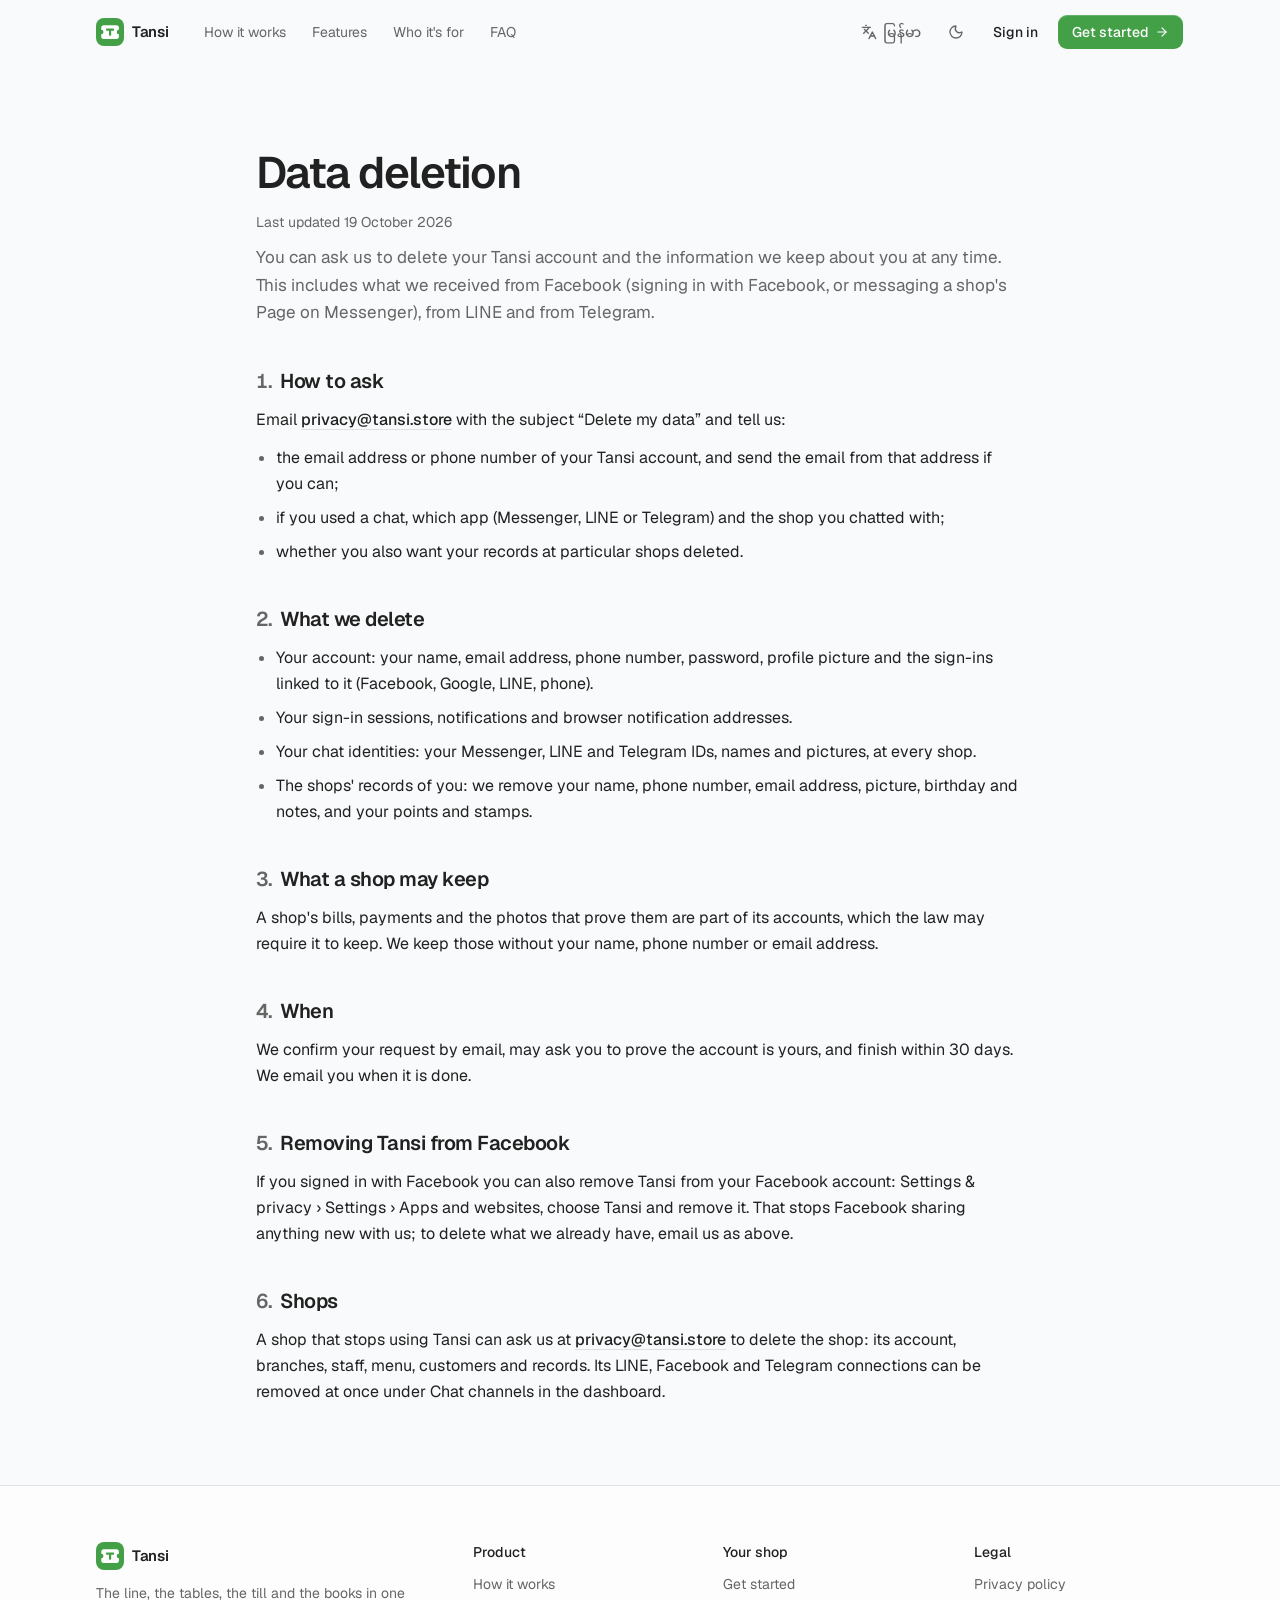
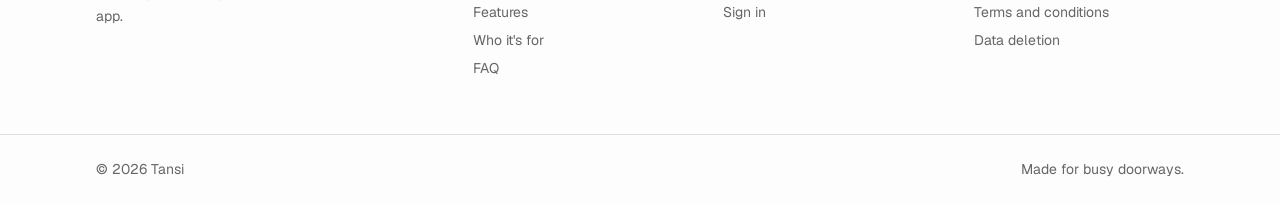
==== data-deletion/index.html @ 790dafb2 "Deploy 7ba7763 from release/production Built from the Queue monorepo. This repo holds output only; d" ====
<!doctype html>
<html lang="en" class="font-sans antialiased">
  <head>
    <meta charset="UTF-8" />
    <meta name="viewport" content="width=device-width, initial-scale=1, viewport-fit=cover" />
    <title>Data deletion · Tansi</title>
    <meta name="description" content="How to have Tansi delete your account and the information about you, including what came from Facebook, LINE or Telegram." />
    <meta name="robots" content="index, follow" />
    <link rel="canonical" href="https://tansi.store/data-deletion" />
    <link rel="alternate" hreflang="en" href="https://tansi.store/data-deletion" />
    <link rel="alternate" hreflang="my" href="https://tansi.store/my/data-deletion" />
    <link rel="alternate" hreflang="x-default" href="https://tansi.store/data-deletion" />
    <meta property="og:type" content="article" />
    <meta property="og:site_name" content="Tansi" />
    <meta property="og:locale" content="en_US" />
    <meta property="og:title" content="Data deletion · Tansi" />
    <meta property="og:description" content="How to have Tansi delete your account and the information about you, including what came from Facebook, LINE or Telegram." />
    <meta property="og:url" content="https://tansi.store/data-deletion" />
    <meta property="og:image" content="https://tansi.store/og.png" />
    <link rel="icon" href="/favicon.ico" sizes="any" />
    <link rel="icon" href="/icons/icon.svg" type="image/svg+xml" />
    <link rel="apple-touch-icon" href="/icons/apple-touch-icon.png" />
    <meta name="theme-color" content="#f3f3f3" />
    <script>
      // Before the first paint: a visitor who picked dark gets dark from the first frame. Light is the default,
      // as in the app.
      try {
        if (localStorage.getItem("queue-site-theme") === "dark") {
          document.documentElement.classList.add("dark")
          document.querySelector('meta[name="theme-color"]').setAttribute("content", "#141414")
        }
      } catch (e) {}
    </script>
    <script type="module" crossorigin src="/assets/index-BDz1uRjf.js"></script>
    <link rel="stylesheet" crossorigin href="/assets/index-Cgw68640.css">
  </head>
  <body>
    <div id="root" data-page="deletion" data-lang="en"><div id="top" class="flex min-h-svh flex-col"><a href="#main" class="sr-only z-50 rounded-md bg-foreground px-3 py-2 text-sm text-background focus:not-sr-only focus:fixed focus:top-3 focus:left-3">Skip to content</a><header class="sticky top-0 z-40 border-b border-transparent pt-[env(safe-area-inset-top)] transition-colors duration-200 data-[scrolled]:border-border data-[scrolled]:bg-background/80 data-[scrolled]:backdrop-blur-md"><div class="mx-auto flex h-16 w-full max-w-6xl items-center gap-6 px-5 sm:px-6 lg:px-8"><a href="/" class="rounded-md outline-none focus-visible:ring-3 focus-visible:ring-ring/50"><span class="flex items-center gap-2 text-[15px] font-semibold tracking-tight"><span data-slot="brand-tile" class="flex size-7 shrink-0 items-center justify-center rounded-md bg-primary text-primary-foreground"><svg data-slot="brand-mark" viewBox="8 8 32 32" fill="currentColor" aria-hidden="true" class="size-[72%]"><path fill-rule="evenodd" d="M14 13h20a4 4 0 0 1 4 4v3.5a3.5 3.5 0 0 0 0 7V31a4 4 0 0 1-4 4H14a4 4 0 0 1-4-4v-3.5a3.5 3.5 0 0 0 0-7V17a4 4 0 0 1 4-4zM18.7 18.5h10.6a1.2 1.2 0 0 1 1.2 1.2v1.1a1.2 1.2 0 0 1-1.2 1.2h-3.55v6.8a1.2 1.2 0 0 1-1.2 1.2h-1.1a1.2 1.2 0 0 1-1.2-1.2V22H18.7a1.2 1.2 0 0 1-1.2-1.2v-1.1a1.2 1.2 0 0 1 1.2-1.2z"></path></svg></span>Tansi</span></a><nav aria-label="Sections" class="hidden items-center gap-0.5 md:flex"><a href="/#how" class="rounded-md px-3 py-2 text-sm text-muted-foreground transition-colors outline-none hover:bg-muted hover:text-foreground focus-visible:ring-3 focus-visible:ring-ring/50">How it works</a><a href="/#features" class="rounded-md px-3 py-2 text-sm text-muted-foreground transition-colors outline-none hover:bg-muted hover:text-foreground focus-visible:ring-3 focus-visible:ring-ring/50">Features</a><a href="/#businesses" class="rounded-md px-3 py-2 text-sm text-muted-foreground transition-colors outline-none hover:bg-muted hover:text-foreground focus-visible:ring-3 focus-visible:ring-ring/50">Who it&#x27;s for</a><a href="/#faq" class="rounded-md px-3 py-2 text-sm text-muted-foreground transition-colors outline-none hover:bg-muted hover:text-foreground focus-visible:ring-3 focus-visible:ring-ring/50">FAQ</a></nav><div class="ml-auto flex items-center gap-1.5"><a href="/my/data-deletion" hrefLang="my" lang="my" aria-label="Language: မြန်မာ" data-slot="button" data-variant="ghost" data-size="default" class="group/button inline-flex shrink-0 items-center justify-center rounded-lg border border-transparent bg-clip-padding font-medium whitespace-nowrap transition-all outline-none select-none focus-visible:border-ring focus-visible:ring-3 focus-visible:ring-ring/50 active:not-aria-[haspopup]:translate-y-px disabled:pointer-events-none disabled:opacity-50 aria-invalid:border-destructive aria-invalid:ring-3 aria-invalid:ring-destructive/20 dark:aria-invalid:border-destructive/50 dark:aria-invalid:ring-destructive/40 [&amp;_svg]:pointer-events-none [&amp;_svg]:shrink-0 [&amp;_svg:not([class*=&#x27;size-&#x27;])]:size-4 hover:bg-muted hover:text-foreground aria-expanded:bg-muted aria-expanded:text-foreground dark:hover:bg-muted/50 has-data-[icon=inline-end]:pr-2 has-data-[icon=inline-start]:pl-2 h-9 gap-1.5 px-2.5 text-sm text-muted-foreground"><svg xmlns="http://www.w3.org/2000/svg" width="24" height="24" viewBox="0 0 24 24" fill="none" stroke="currentColor" stroke-width="2" stroke-linecap="round" stroke-linejoin="round" class="lucide lucide-languages" aria-hidden="true"><path d="m5 8 6 6"></path><path d="m4 14 6-6 2-3"></path><path d="M2 5h12"></path><path d="M7 2h1"></path><path d="m22 22-5-10-5 10"></path><path d="M14 18h6"></path></svg>မြန်မာ</a><button data-slot="button" data-variant="ghost" data-size="icon" class="group/button inline-flex shrink-0 items-center justify-center rounded-lg border border-transparent bg-clip-padding text-sm font-medium whitespace-nowrap transition-all outline-none select-none focus-visible:border-ring focus-visible:ring-3 focus-visible:ring-ring/50 active:not-aria-[haspopup]:translate-y-px disabled:pointer-events-none disabled:opacity-50 aria-invalid:border-destructive aria-invalid:ring-3 aria-invalid:ring-destructive/20 dark:aria-invalid:border-destructive/50 dark:aria-invalid:ring-destructive/40 [&amp;_svg]:pointer-events-none [&amp;_svg]:shrink-0 [&amp;_svg:not([class*=&#x27;size-&#x27;])]:size-4 hover:bg-muted hover:text-foreground aria-expanded:bg-muted aria-expanded:text-foreground dark:hover:bg-muted/50 size-9 text-muted-foreground" aria-pressed="false"><svg xmlns="http://www.w3.org/2000/svg" width="24" height="24" viewBox="0 0 24 24" fill="none" stroke="currentColor" stroke-width="2" stroke-linecap="round" stroke-linejoin="round" class="lucide lucide-moon dark:hidden" aria-hidden="true"><path d="M20.985 12.486a9 9 0 1 1-9.473-9.472c.405-.022.617.46.402.803a6 6 0 0 0 8.268 8.268c.344-.215.825-.004.803.401"></path></svg><svg xmlns="http://www.w3.org/2000/svg" width="24" height="24" viewBox="0 0 24 24" fill="none" stroke="currentColor" stroke-width="2" stroke-linecap="round" stroke-linejoin="round" class="lucide lucide-sun hidden dark:block" aria-hidden="true"><circle cx="12" cy="12" r="4"></circle><path d="M12 2v2"></path><path d="M12 20v2"></path><path d="m4.93 4.93 1.41 1.41"></path><path d="m17.66 17.66 1.41 1.41"></path><path d="M2 12h2"></path><path d="M20 12h2"></path><path d="m6.34 17.66-1.41 1.41"></path><path d="m19.07 4.93-1.41 1.41"></path></svg><span class="sr-only">Dark theme</span></button><a href="https://app.tansi.store/login?next=%2Fdashboard" data-slot="button" data-variant="ghost" data-size="default" class="group/button shrink-0 items-center justify-center rounded-lg border border-transparent bg-clip-padding font-medium whitespace-nowrap transition-all outline-none select-none focus-visible:border-ring focus-visible:ring-3 focus-visible:ring-ring/50 active:not-aria-[haspopup]:translate-y-px disabled:pointer-events-none disabled:opacity-50 aria-invalid:border-destructive aria-invalid:ring-3 aria-invalid:ring-destructive/20 dark:aria-invalid:border-destructive/50 dark:aria-invalid:ring-destructive/40 [&amp;_svg]:pointer-events-none [&amp;_svg]:shrink-0 [&amp;_svg:not([class*=&#x27;size-&#x27;])]:size-4 hover:bg-muted hover:text-foreground aria-expanded:bg-muted aria-expanded:text-foreground dark:hover:bg-muted/50 gap-1.5 has-data-[icon=inline-end]:pr-2 has-data-[icon=inline-start]:pl-2 hidden h-9 px-3 text-sm sm:inline-flex">Sign in</a><a href="https://app.tansi.store/login?next=%2Fdashboard" data-slot="button" data-variant="default" data-size="default" class="group/button shrink-0 items-center justify-center border border-transparent bg-clip-padding font-medium whitespace-nowrap transition-all outline-none select-none focus-visible:border-ring focus-visible:ring-3 focus-visible:ring-ring/50 active:not-aria-[haspopup]:translate-y-px disabled:pointer-events-none disabled:opacity-50 aria-invalid:border-destructive aria-invalid:ring-3 aria-invalid:ring-destructive/20 dark:aria-invalid:border-destructive/50 dark:aria-invalid:ring-destructive/40 [&amp;_svg]:pointer-events-none [&amp;_svg]:shrink-0 [&amp;_svg:not([class*=&#x27;size-&#x27;])]:size-4 bg-primary text-primary-foreground hover:bg-primary/80 has-data-[icon=inline-end]:pr-2 has-data-[icon=inline-start]:pl-2 gap-1.5 shadow-[inset_0_1px_0_rgb(255_255_255/0.18)] h-9 rounded-lg px-3.5 text-sm hidden sm:inline-flex">Get started<svg xmlns="http://www.w3.org/2000/svg" width="24" height="24" viewBox="0 0 24 24" fill="none" stroke="currentColor" stroke-width="2" stroke-linecap="round" stroke-linejoin="round" class="lucide lucide-arrow-right size-3.5" aria-hidden="true"><path d="M5 12h14"></path><path d="m12 5 7 7-7 7"></path></svg></a><button data-slot="sheet-trigger" data-variant="outline" data-size="icon" class="group/button inline-flex shrink-0 items-center justify-center rounded-lg border bg-clip-padding text-sm font-medium whitespace-nowrap transition-all outline-none select-none focus-visible:border-ring focus-visible:ring-3 focus-visible:ring-ring/50 active:not-aria-[haspopup]:translate-y-px disabled:pointer-events-none disabled:opacity-50 aria-invalid:border-destructive aria-invalid:ring-3 aria-invalid:ring-destructive/20 dark:aria-invalid:border-destructive/50 dark:aria-invalid:ring-destructive/40 [&amp;_svg]:pointer-events-none [&amp;_svg]:shrink-0 [&amp;_svg:not([class*=&#x27;size-&#x27;])]:size-4 border-border bg-background hover:bg-muted hover:text-foreground aria-expanded:bg-muted aria-expanded:text-foreground dark:border-input dark:bg-input/30 dark:hover:bg-input/50 size-9 md:hidden" aria-label="Menu" type="button" aria-haspopup="dialog" aria-expanded="false" data-state="closed"><svg xmlns="http://www.w3.org/2000/svg" width="24" height="24" viewBox="0 0 24 24" fill="none" stroke="currentColor" stroke-width="2" stroke-linecap="round" stroke-linejoin="round" class="lucide lucide-menu" aria-hidden="true"><path d="M4 5h16"></path><path d="M4 12h16"></path><path d="M4 19h16"></path></svg></button></div></div></header><main id="main" class="flex-1"><div class="mx-auto w-full max-w-6xl px-5 sm:px-6 lg:px-8 py-14 sm:py-20"><article class="mx-auto flex max-w-3xl flex-col gap-10"><header class="flex flex-col gap-3"><h1 class="text-[clamp(2rem,5vw,2.75rem)] leading-tight font-semibold tracking-[-0.035em] text-balance">Data deletion</h1><p class="text-sm text-muted-foreground">Last updated 19 October 2026</p><p class="text-[17px] leading-relaxed text-pretty text-muted-foreground">You can ask us to delete your Tansi account and the information we keep about you at any time. This includes what we received from Facebook (signing in with Facebook, or messaging a shop&#x27;s Page on Messenger), from LINE and from Telegram.</p></header><section class="flex flex-col gap-3"><h2 class="text-xl font-semibold tracking-tight"><span class="mr-2 text-muted-foreground tabular">1<!-- -->.</span>How to ask</h2><p class="leading-relaxed text-pretty">Email <a href="mailto:privacy@tansi.store" class="font-medium text-foreground underline underline-offset-4 decoration-border hover:decoration-foreground">privacy@tansi.store</a> with the subject “Delete my data” and tell us:</p><ul class="flex list-disc flex-col gap-2 pl-5 leading-relaxed marker:text-muted-foreground"><li class="text-pretty">the email address or phone number of your Tansi account, and send the email from that address if you can;</li><li class="text-pretty">if you used a chat, which app (Messenger, LINE or Telegram) and the shop you chatted with;</li><li class="text-pretty">whether you also want your records at particular shops deleted.</li></ul></section><section class="flex flex-col gap-3"><h2 class="text-xl font-semibold tracking-tight"><span class="mr-2 text-muted-foreground tabular">2<!-- -->.</span>What we delete</h2><ul class="flex list-disc flex-col gap-2 pl-5 leading-relaxed marker:text-muted-foreground"><li class="text-pretty">Your account: your name, email address, phone number, password, profile picture and the sign-ins linked to it (Facebook, Google, LINE, phone).</li><li class="text-pretty">Your sign-in sessions, notifications and browser notification addresses.</li><li class="text-pretty">Your chat identities: your Messenger, LINE and Telegram IDs, names and pictures, at every shop.</li><li class="text-pretty">The shops&#x27; records of you: we remove your name, phone number, email address, picture, birthday and notes, and your points and stamps.</li></ul></section><section class="flex flex-col gap-3"><h2 class="text-xl font-semibold tracking-tight"><span class="mr-2 text-muted-foreground tabular">3<!-- -->.</span>What a shop may keep</h2><p class="leading-relaxed text-pretty">A shop&#x27;s bills, payments and the photos that prove them are part of its accounts, which the law may require it to keep. We keep those without your name, phone number or email address.</p></section><section class="flex flex-col gap-3"><h2 class="text-xl font-semibold tracking-tight"><span class="mr-2 text-muted-foreground tabular">4<!-- -->.</span>When</h2><p class="leading-relaxed text-pretty">We confirm your request by email, may ask you to prove the account is yours, and finish within 30 days. We email you when it is done.</p></section><section class="flex flex-col gap-3"><h2 class="text-xl font-semibold tracking-tight"><span class="mr-2 text-muted-foreground tabular">5<!-- -->.</span>Removing Tansi from Facebook</h2><p class="leading-relaxed text-pretty">If you signed in with Facebook you can also remove Tansi from your Facebook account: Settings &amp; privacy › Settings › Apps and websites, choose Tansi and remove it. That stops Facebook sharing anything new with us; to delete what we already have, email us as above.</p></section><section class="flex flex-col gap-3"><h2 class="text-xl font-semibold tracking-tight"><span class="mr-2 text-muted-foreground tabular">6<!-- -->.</span>Shops</h2><p class="leading-relaxed text-pretty">A shop that stops using Tansi can ask us at <a href="mailto:privacy@tansi.store" class="font-medium text-foreground underline underline-offset-4 decoration-border hover:decoration-foreground">privacy@tansi.store</a> to delete the shop: its account, branches, staff, menu, customers and records. Its LINE, Facebook and Telegram connections can be removed at once under Chat channels in the dashboard.</p></section></article></div></main><footer class="border-t bg-card/60"><div class="mx-auto w-full max-w-6xl px-5 sm:px-6 lg:px-8 grid gap-10 py-14 sm:grid-cols-2 lg:grid-cols-[1.6fr_1fr_1fr_1fr]"><div class="flex flex-col gap-3"><span class="flex items-center gap-2 text-[15px] font-semibold tracking-tight"><span data-slot="brand-tile" class="flex size-7 shrink-0 items-center justify-center rounded-md bg-primary text-primary-foreground"><svg data-slot="brand-mark" viewBox="8 8 32 32" fill="currentColor" aria-hidden="true" class="size-[72%]"><path fill-rule="evenodd" d="M14 13h20a4 4 0 0 1 4 4v3.5a3.5 3.5 0 0 0 0 7V31a4 4 0 0 1-4 4H14a4 4 0 0 1-4-4v-3.5a3.5 3.5 0 0 0 0-7V17a4 4 0 0 1 4-4zM18.7 18.5h10.6a1.2 1.2 0 0 1 1.2 1.2v1.1a1.2 1.2 0 0 1-1.2 1.2h-3.55v6.8a1.2 1.2 0 0 1-1.2 1.2h-1.1a1.2 1.2 0 0 1-1.2-1.2V22H18.7a1.2 1.2 0 0 1-1.2-1.2v-1.1a1.2 1.2 0 0 1 1.2-1.2z"></path></svg></span>Tansi</span><p class="max-w-xs text-sm leading-relaxed text-muted-foreground">The line, the tables, the till and the books in one app.</p></div><div class="flex flex-col gap-3"><h3 class="text-sm font-medium">Product</h3><ul class="flex flex-col gap-2 text-sm"><li><a href="/#how" class="text-muted-foreground transition-colors hover:text-foreground">How it works</a></li><li><a href="/#features" class="text-muted-foreground transition-colors hover:text-foreground">Features</a></li><li><a href="/#businesses" class="text-muted-foreground transition-colors hover:text-foreground">Who it&#x27;s for</a></li><li><a href="/#faq" class="text-muted-foreground transition-colors hover:text-foreground">FAQ</a></li></ul></div><div class="flex flex-col gap-3"><h3 class="text-sm font-medium">Your shop</h3><ul class="flex flex-col gap-2 text-sm"><li><a href="https://app.tansi.store/login?next=%2Fdashboard" class="text-muted-foreground transition-colors hover:text-foreground">Get started</a></li><li><a href="https://app.tansi.store/login?next=%2Fdashboard" class="text-muted-foreground transition-colors hover:text-foreground">Sign in</a></li></ul></div><div class="flex flex-col gap-3"><h3 class="text-sm font-medium">Legal</h3><ul class="flex flex-col gap-2 text-sm"><li><a href="/privacy-policy" class="text-muted-foreground transition-colors hover:text-foreground">Privacy policy</a></li><li><a href="/terms-and-conditions" class="text-muted-foreground transition-colors hover:text-foreground">Terms and conditions</a></li><li><a href="/data-deletion" class="text-muted-foreground transition-colors hover:text-foreground">Data deletion</a></li></ul></div></div><div class="border-t"><div class="mx-auto w-full max-w-6xl px-5 sm:px-6 lg:px-8 flex flex-wrap items-center justify-between gap-2 py-6 text-sm text-muted-foreground"><span>© <!-- -->2026<!-- --> <!-- -->Tansi</span><span>Made for busy doorways.</span></div></div></footer></div></div>
  </body>
</html>
---- assets/index-Cgw68640.css ----
@font-face{font-family:Geist Variable;font-style:normal;font-display:swap;font-weight:100 900;src:url(/assets/geist-cyrillic-ext-wght-normal-DjL33-gN.woff2)format("woff2-variations");unicode-range:U+460-52F,U+1C80-1C8A,U+20B4,U+2DE0-2DFF,U+A640-A69F,U+FE2E-FE2F}@font-face{font-family:Geist Variable;font-style:normal;font-display:swap;font-weight:100 900;src:url(/assets/geist-cyrillic-wght-normal-BEAKL7Jp.woff2)format("woff2-variations");unicode-range:U+301,U+400-45F,U+490-491,U+4B0-4B1,U+2116}@font-face{font-family:Geist Variable;font-style:normal;font-display:swap;font-weight:100 900;src:url(/assets/geist-vietnamese-wght-normal-6IgcOCM7.woff2)format("woff2-variations");unicode-range:U+102-103,U+110-111,U+128-129,U+168-169,U+1A0-1A1,U+1AF-1B0,U+300-301,U+303-304,U+308-309,U+323,U+329,U+1EA0-1EF9,U+20AB}@font-face{font-family:Geist Variable;font-style:normal;font-display:swap;font-weight:100 900;src:url(/assets/geist-latin-ext-wght-normal-DC-KSUi6.woff2)format("woff2-variations");unicode-range:U+100-2BA,U+2BD-2C5,U+2C7-2CC,U+2CE-2D7,U+2DD-2FF,U+304,U+308,U+329,U+1D00-1DBF,U+1E00-1E9F,U+1EF2-1EFF,U+2020,U+20A0-20AB,U+20AD-20C0,U+2113,U+2C60-2C7F,U+A720-A7FF}@font-face{font-family:Geist Variable;font-style:normal;font-display:swap;font-weight:100 900;src:url(/assets/geist-latin-wght-normal-BgDaEnEv.woff2)format("woff2-variations");unicode-range:U+??,U+131,U+152-153,U+2BB-2BC,U+2C6,U+2DA,U+2DC,U+304,U+308,U+329,U+2000-206F,U+20AC,U+2122,U+2191,U+2193,U+2212,U+2215,U+FEFF,U+FFFD}@font-face{font-family:Geist Mono Variable;font-style:normal;font-display:swap;font-weight:100 900;src:url(/assets/geist-mono-cyrillic-ext-wght-normal-X_5orZeX.woff2)format("woff2-variations");unicode-range:U+460-52F,U+1C80-1C8A,U+20B4,U+2DE0-2DFF,U+A640-A69F,U+FE2E-FE2F}@font-face{font-family:Geist Mono Variable;font-style:normal;font-display:swap;font-weight:100 900;src:url(/assets/geist-mono-cyrillic-wght-normal-DiZS0aHC.woff2)format("woff2-variations");unicode-range:U+301,U+400-45F,U+490-491,U+4B0-4B1,U+2116}@font-face{font-family:Geist Mono Variable;font-style:normal;font-display:swap;font-weight:100 900;src:url(/assets/geist-mono-symbols2-wght-normal-CO5SzqOn.woff2)format("woff2-variations");unicode-range:U+2000-2001,U+2004-2008,U+200A,U+23B8-23BD,U+2500-259F}@font-face{font-family:Geist Mono Variable;font-style:normal;font-display:swap;font-weight:100 900;src:url(/assets/geist-mono-vietnamese-wght-normal-DadHysG0.woff2)format("woff2-variations");unicode-range:U+102-103,U+110-111,U+128-129,U+168-169,U+1A0-1A1,U+1AF-1B0,U+300-301,U+303-304,U+308-309,U+323,U+329,U+1EA0-1EF9,U+20AB}@font-face{font-family:Geist Mono Variable;font-style:normal;font-display:swap;font-weight:100 900;src:url(/assets/geist-mono-latin-ext-wght-normal-Bwz-egvJ.woff2)format("woff2-variations");unicode-range:U+100-2BA,U+2BD-2C5,U+2C7-2CC,U+2CE-2D7,U+2DD-2FF,U+304,U+308,U+329,U+1D00-1DBF,U+1E00-1E9F,U+1EF2-1EFF,U+2020,U+20A0-20AB,U+20AD-20C0,U+2113,U+2C60-2C7F,U+A720-A7FF}@font-face{font-family:Geist Mono Variable;font-style:normal;font-display:swap;font-weight:100 900;src:url(/assets/geist-mono-latin-wght-normal-XN7g48iV.woff2)format("woff2-variations");unicode-range:U+??,U+131,U+152-153,U+2BB-2BC,U+2C6,U+2DA,U+2DC,U+304,U+308,U+329,U+2000-206F,U+20AC,U+2122,U+2191,U+2193,U+2212,U+2215,U+FEFF,U+FFFD}@font-face{font-family:Noto Sans Myanmar;font-style:normal;font-display:swap;font-weight:400;src:url(/assets/noto-sans-myanmar-myanmar-400-normal-C_Ri2PLj.woff2)format("woff2"),url(/assets/noto-sans-myanmar-myanmar-400-normal-Di6U4opH.woff)format("woff");unicode-range:U+1000-109F,U+200C-200D,U+25CC,U+A92E,U+A9E0-A9FE,U+AA60-AA7F,U+116D0-116E3}@font-face{font-family:Noto Sans Myanmar;font-style:normal;font-display:swap;font-weight:400;src:url(/assets/noto-sans-myanmar-latin-ext-400-normal-Bh89aKMz.woff2)format("woff2"),url(/assets/noto-sans-myanmar-latin-ext-400-normal-DRGWNQyd.woff)format("woff");unicode-range:U+100-2BA,U+2BD-2C5,U+2C7-2CC,U+2CE-2D7,U+2DD-2FF,U+304,U+308,U+329,U+1D00-1DBF,U+1E00-1E9F,U+1EF2-1EFF,U+2020,U+20A0-20AB,U+20AD-20C0,U+2113,U+2C60-2C7F,U+A720-A7FF}@font-face{font-family:Noto Sans Myanmar;font-style:normal;font-display:swap;font-weight:400;src:url(/assets/noto-sans-myanmar-latin-400-normal-Dt7kQkP-.woff2)format("woff2"),url(/assets/noto-sans-myanmar-latin-400-normal-wRn4g6YM.woff)format("woff");unicode-range:U+??,U+131,U+152-153,U+2BB-2BC,U+2C6,U+2DA,U+2DC,U+304,U+308,U+329,U+2000-206F,U+20AC,U+2122,U+2191,U+2193,U+2212,U+2215,U+FEFF,U+FFFD}@font-face{font-family:Noto Sans Myanmar;font-style:normal;font-display:swap;font-weight:500;src:url(/assets/noto-sans-myanmar-myanmar-500-normal-Cg_TpY_u.woff2)format("woff2"),url(/assets/noto-sans-myanmar-myanmar-500-normal-_5y196_p.woff)format("woff");unicode-range:U+1000-109F,U+200C-200D,U+25CC,U+A92E,U+A9E0-A9FE,U+AA60-AA7F,U+116D0-116E3}@font-face{font-family:Noto Sans Myanmar;font-style:normal;font-display:swap;font-weight:500;src:url(/assets/noto-sans-myanmar-latin-ext-500-normal-B_NdMHYb.woff2)format("woff2"),url(/assets/noto-sans-myanmar-latin-ext-500-normal-Biw8ZUAO.woff)format("woff");unicode-range:U+100-2BA,U+2BD-2C5,U+2C7-2CC,U+2CE-2D7,U+2DD-2FF,U+304,U+308,U+329,U+1D00-1DBF,U+1E00-1E9F,U+1EF2-1EFF,U+2020,U+20A0-20AB,U+20AD-20C0,U+2113,U+2C60-2C7F,U+A720-A7FF}@font-face{font-family:Noto Sans Myanmar;font-style:normal;font-display:swap;font-weight:500;src:url(/assets/noto-sans-myanmar-latin-500-normal-CtEQ9t-X.woff2)format("woff2"),url(/assets/noto-sans-myanmar-latin-500-normal-DnQsXWbc.woff)format("woff");unicode-range:U+??,U+131,U+152-153,U+2BB-2BC,U+2C6,U+2DA,U+2DC,U+304,U+308,U+329,U+2000-206F,U+20AC,U+2122,U+2191,U+2193,U+2212,U+2215,U+FEFF,U+FFFD}@font-face{font-family:Noto Sans Myanmar;font-style:normal;font-display:swap;font-weight:600;src:url(/assets/noto-sans-myanmar-myanmar-600-normal-Cju0GbT9.woff2)format("woff2"),url(/assets/noto-sans-myanmar-myanmar-600-normal-DDwfN3_5.woff)format("woff");unicode-range:U+1000-109F,U+200C-200D,U+25CC,U+A92E,U+A9E0-A9FE,U+AA60-AA7F,U+116D0-116E3}@font-face{font-family:Noto Sans Myanmar;font-style:normal;font-display:swap;font-weight:600;src:url(/assets/noto-sans-myanmar-latin-ext-600-normal-CHsBsS8r.woff2)format("woff2"),url(/assets/noto-sans-myanmar-latin-ext-600-normal-Ul_FWO-3.woff)format("woff");unicode-range:U+100-2BA,U+2BD-2C5,U+2C7-2CC,U+2CE-2D7,U+2DD-2FF,U+304,U+308,U+329,U+1D00-1DBF,U+1E00-1E9F,U+1EF2-1EFF,U+2020,U+20A0-20AB,U+20AD-20C0,U+2113,U+2C60-2C7F,U+A720-A7FF}@font-face{font-family:Noto Sans Myanmar;font-style:normal;font-display:swap;font-weight:600;src:url(/assets/noto-sans-myanmar-latin-600-normal-zzKSSZfK.woff2)format("woff2"),url(/assets/noto-sans-myanmar-latin-600-normal-ZOQIvjx5.woff)format("woff");unicode-range:U+??,U+131,U+152-153,U+2BB-2BC,U+2C6,U+2DA,U+2DC,U+304,U+308,U+329,U+2000-206F,U+20AC,U+2122,U+2191,U+2193,U+2212,U+2215,U+FEFF,U+FFFD}@layer properties{@supports (((-webkit-hyphens:none)) and (not (margin-trim:inline))) or ((-moz-orient:inline) and (not (color:rgb(from red r g b)))){:root,:host{--shimmer-angle:20deg}*,:before,:after,::backdrop{--tw-translate-x:0;--tw-translate-y:0;--tw-translate-z:0;--tw-rotate-x:initial;--tw-rotate-y:initial;--tw-rotate-z:initial;--tw-skew-x:initial;--tw-skew-y:initial;--tw-space-x-reverse:0;--tw-divide-y-reverse:0;--tw-border-style:solid;--tw-gradient-position:initial;--tw-gradient-from:#0000;--tw-gradient-via:#0000;--tw-gradient-to:#0000;--tw-gradient-stops:initial;--tw-gradient-via-stops:initial;--tw-gradient-from-position:0%;--tw-gradient-via-position:50%;--tw-gradient-to-position:100%;--tw-leading:initial;--tw-font-weight:initial;--tw-tracking:initial;--tw-shadow:0 0 #0000;--tw-shadow-color:initial;--tw-shadow-alpha:100%;--tw-inset-shadow:0 0 #0000;--tw-inset-shadow-color:initial;--tw-inset-shadow-alpha:100%;--tw-ring-color:initial;--tw-ring-shadow:0 0 #0000;--tw-inset-ring-color:initial;--tw-inset-ring-shadow:0 0 #0000;--tw-ring-inset:initial;--tw-ring-offset-width:0px;--tw-ring-offset-color:#fff;--tw-ring-offset-shadow:0 0 #0000;--tw-outline-style:solid;--tw-backdrop-blur:initial;--tw-backdrop-brightness:initial;--tw-backdrop-contrast:initial;--tw-backdrop-grayscale:initial;--tw-backdrop-hue-rotate:initial;--tw-backdrop-invert:initial;--tw-backdrop-opacity:initial;--tw-backdrop-saturate:initial;--tw-backdrop-sepia:initial;--tw-duration:initial;--tw-ease:initial;--tw-content:"";--tw-animation-delay:0s;--tw-animation-direction:normal;--tw-animation-duration:initial;--tw-animation-fill-mode:none;--tw-animation-iteration-count:1;--tw-enter-blur:0;--tw-enter-opacity:1;--tw-enter-rotate:0;--tw-enter-scale:1;--tw-enter-translate-x:0;--tw-enter-translate-y:0;--tw-exit-blur:0;--tw-exit-opacity:1;--tw-exit-rotate:0;--tw-exit-scale:1;--tw-exit-translate-x:0;--tw-exit-translate-y:0;--scroll-fade-t:0px;--scroll-fade-b:0px;--scroll-fade-s:0px;--scroll-fade-e:0px;--scroll-fade-mask:initial;--shimmer-image:initial;--shimmer-text-fill:initial}}}@layer theme{:root,:host{--font-sans:var(--font-sans);--font-mono:ui-monospace, SFMono-Regular, Menlo, Monaco, Consolas, "Liberation Mono", "Courier New", monospace;--color-neutral-800:oklch(26.9% 0 none);--color-neutral-900:oklch(20.5% 0 none);--color-black:#000;--color-white:#fff;--spacing:.25rem;--container-xs:20rem;--container-sm:24rem;--container-lg:32rem;--container-xl:36rem;--container-2xl:42rem;--container-3xl:48rem;--container-6xl:72rem;--text-xs:.75rem;--text-xs--line-height:calc(1 / .75);--text-sm:.875rem;--text-sm--line-height:calc(1.25 / .875);--text-base:1rem;--text-base--line-height:calc(1.5 / 1);--text-lg:1.125rem;--text-lg--line-height:calc(1.75 / 1.125);--text-xl:1.25rem;--text-xl--line-height:calc(1.75 / 1.25);--text-2xl:1.5rem;--text-2xl--line-height:calc(2 / 1.5);--text-3xl:1.875rem;--text-3xl--line-height:calc(2.25 / 1.875);--font-weight-normal:400;--font-weight-medium:500;--font-weight-semibold:600;--font-weight-bold:700;--tracking-tight:-.025em;--tracking-wider:.05em;--tracking-widest:.1em;--leading-tight:1.25;--leading-snug:1.375;--leading-relaxed:1.625;--radius-md:calc(var(--radius) * .8);--ease-in-out:cubic-bezier(.4, 0, .2, 1);--blur-xs:4px;--blur-md:12px;--aspect-video:16 / 9;--default-transition-duration:.15s;--default-transition-timing-function:cubic-bezier(.4, 0, .2, 1);--default-font-family:var(--font-sans);--default-mono-font-family:var(--font-mono)}}@layer base{*,:after,:before,::backdrop{box-sizing:border-box;border:0 solid;margin:0;padding:0}::file-selector-button{box-sizing:border-box;border:0 solid;margin:0;padding:0}html,:host{-webkit-text-size-adjust:100%;tab-size:4;line-height:1.5;font-family:var(--default-font-family,-apple-system, BlinkMacSystemFont, "Segoe UI", Roboto, "Helvetica Neue", "Noto Sans", Arial, sans-serif, "Apple Color Emoji", "Segoe UI Emoji", "Segoe UI Symbol", "Noto Color Emoji");font-feature-settings:var(--default-font-feature-settings,normal);font-variation-settings:var(--default-font-variation-settings,normal);-webkit-tap-highlight-color:transparent}hr{height:0;color:inherit;border-top-width:1px}abbr:where([title]){-webkit-text-decoration:underline dotted;text-decoration:underline dotted}h1,h2,h3,h4,h5,h6{font-size:inherit;font-weight:inherit}a{color:inherit;-webkit-text-decoration:inherit;-webkit-text-decoration:inherit;-webkit-text-decoration:inherit;-webkit-text-decoration:inherit;text-decoration:inherit}b,strong{font-weight:bolder}code,kbd,samp,pre{font-family:var(--default-mono-font-family,ui-monospace, SFMono-Regular, Menlo, Monaco, Consolas, "Liberation Mono", "Courier New", monospace);font-feature-settings:var(--default-mono-font-feature-settings,normal);font-variation-settings:var(--default-mono-font-variation-settings,normal);font-size:1em}small{font-size:80%}sub,sup{vertical-align:baseline;font-size:75%;line-height:0;position:relative}sub{bottom:-.25em}sup{top:-.5em}table{text-indent:0;border-color:inherit;border-collapse:collapse}:-moz-focusring:where(:not(iframe)){outline:auto}progress{vertical-align:baseline}summary{display:list-item}ol,ul,menu{list-style:none}img,svg,video,canvas,audio,iframe,embed,object{vertical-align:middle;display:block}img,video{max-width:100%;height:auto}button,input,select,optgroup,textarea{font:inherit;font-feature-settings:inherit;font-variation-settings:inherit;letter-spacing:inherit;color:inherit;opacity:1;background-color:#0000;border-radius:0}::file-selector-button{font:inherit;font-feature-settings:inherit;font-variation-settings:inherit;letter-spacing:inherit;color:inherit;opacity:1;background-color:#0000;border-radius:0}:where(select:is([multiple],[size])) optgroup{font-weight:bolder}:where(select:is([multiple],[size])) optgroup option{padding-inline-start:20px}::file-selector-button{margin-inline-end:4px}::placeholder{opacity:1}@supports (not ((-webkit-appearance:-apple-pay-button))) or (contain-intrinsic-size:1px){::placeholder{color:currentColor}@supports (color:color-mix(in lab, red, red)){::placeholder{color:color-mix(in oklab, currentcolor 50%, transparent)}}}textarea{resize:vertical}::-webkit-search-decoration{-webkit-appearance:none}::-webkit-date-and-time-value{min-height:1lh;text-align:inherit}::-webkit-datetime-edit{display:inline-flex}::-webkit-datetime-edit-fields-wrapper{padding:0}::-webkit-datetime-edit{padding-block:0}::-webkit-datetime-edit-year-field{padding-block:0}::-webkit-datetime-edit-month-field{padding-block:0}::-webkit-datetime-edit-day-field{padding-block:0}::-webkit-datetime-edit-hour-field{padding-block:0}::-webkit-datetime-edit-minute-field{padding-block:0}::-webkit-datetime-edit-second-field{padding-block:0}::-webkit-datetime-edit-millisecond-field{padding-block:0}::-webkit-datetime-edit-meridiem-field{padding-block:0}::-webkit-calendar-picker-indicator{line-height:1}:-moz-ui-invalid{box-shadow:none}button,input:where([type=button],[type=reset],[type=submit]){appearance:button}::file-selector-button{appearance:button}::-webkit-inner-spin-button{height:auto}::-webkit-outer-spin-button{height:auto}[hidden]:where(:not([hidden=until-found])){display:none!important}*{border-color:var(--border);outline-color:var(--ring)}@supports (color:color-mix(in lab, red, red)){*{outline-color:color-mix(in oklab, var(--ring) 50%, transparent)}}body{background-color:var(--background);color:var(--foreground)}:root{--font-sans:var(--font-geist), var(--font-noto-thai), var(--font-noto-myanmar), ui-sans-serif, system-ui, sans-serif}}@layer components{table:has(>tbody>tr>td:last-child [data-row-actions])>tbody>tr>td:last-child:not([colspan]){z-index:1;background-color:var(--card);transition:background-color .15s cubic-bezier(.4,0,.2,1);position:sticky;right:0}table:has(>tbody>tr>td:last-child [data-row-actions])>thead>tr>th:last-child{z-index:1;background-color:var(--card);transition:background-color .15s cubic-bezier(.4,0,.2,1);position:sticky;right:0}table:has(>tbody>tr>td:last-child [data-row-actions])>tbody>tr:is(:hover,:has([aria-expanded=true]))>td:last-child:not([colspan]){background-color:var(--muted)}@supports (color:color-mix(in lab, red, red)){table:has(>tbody>tr>td:last-child [data-row-actions])>tbody>tr:is(:hover,:has([aria-expanded=true]))>td:last-child:not([colspan]){background-color:color-mix(in srgb, var(--muted) 50%, var(--card))}}table:has(>tbody>tr>td:last-child [data-row-actions])>tbody>tr[data-state=selected]>td:last-child:not([colspan]){background-color:var(--muted)}table:has(>tbody>tr>td:last-child [data-row-actions])>tbody>tr>td:last-child:not([colspan]):before{content:"";pointer-events:none;opacity:0;inset-block:0;background:linear-gradient(270deg,oklch(0% 0 0/.08),#0000);width:12px;position:absolute;left:-12px}table:has(>tbody>tr>td:last-child [data-row-actions])>thead>tr>th:last-child:before{content:"";pointer-events:none;opacity:0;inset-block:0;background:linear-gradient(270deg,oklch(0% 0 0/.08),#0000);width:12px;position:absolute;left:-12px}.dark table:has(>tbody>tr>td:last-child [data-row-actions])>tbody>tr>td:last-child:not([colspan]):before{background:linear-gradient(270deg,oklch(0% 0 0/.4),#0000)}.dark table:has(>tbody>tr>td:last-child [data-row-actions])>thead>tr>th:last-child:before{background:linear-gradient(270deg,oklch(0% 0 0/.4),#0000)}@supports (animation-timeline:scroll()){table:has(>tbody>tr>td:last-child [data-row-actions])>tbody>tr>td:last-child:not([colspan]):before{animation:linear both row-actions-float;animation-timeline:scroll(inline)}table:has(>tbody>tr>td:last-child [data-row-actions])>thead>tr>th:last-child:before{animation:linear both row-actions-float;animation-timeline:scroll(inline)}}table[data-pin-first]>:is(thead,tbody,tfoot)>tr>:first-child:not([colspan]){z-index:1;background-color:var(--card);transition:background-color .15s cubic-bezier(.4,0,.2,1);position:sticky;left:0}table[data-pin-first]>tfoot>tr>:first-child:not([colspan]),table[data-pin-first]>tbody>tr:is(:hover,:has([aria-expanded=true]))>td:first-child:not([colspan]){background-color:var(--muted)}@supports (color:color-mix(in lab, red, red)){table[data-pin-first]>tbody>tr:is(:hover,:has([aria-expanded=true]))>td:first-child:not([colspan]){background-color:color-mix(in srgb, var(--muted) 50%, var(--card))}}table[data-pin-first]>tbody>tr[data-state=selected]>td:first-child:not([colspan]){background-color:var(--muted)}table[data-pin-first]>:is(thead,tbody,tfoot)>tr>:first-child:not([colspan]):after{content:"";pointer-events:none;opacity:0;inset-block:0;background:linear-gradient(90deg,oklch(0% 0 0/.08),#0000);width:12px;position:absolute;right:-12px}.dark table[data-pin-first]>:is(thead,tbody,tfoot)>tr>:first-child:not([colspan]):after{background:linear-gradient(90deg,oklch(0% 0 0/.4),#0000)}@supports (animation-timeline:scroll()){table[data-pin-first]>:is(thead,tbody,tfoot)>tr>:first-child:not([colspan]):after{animation:linear both pin-first-float;animation-timeline:scroll(inline)}}}@layer utilities{.\@container,.\[container-type\:inline-size\]{container-type:inline-size}.pointer-events-none{pointer-events:none}.sr-only{clip-path:inset(50%);white-space:nowrap;border-width:0;width:1px;height:1px;margin:-1px;padding:0;position:absolute;overflow:hidden}.absolute{position:absolute}.fixed{position:fixed}.relative{position:relative}.static{position:static}.sticky{position:sticky}.inset-0{inset:0}.inset-x-0{inset-inline:0}.top-0{top:0}.top-3{top:calc(var(--spacing) * 3)}.top-\[15px\]{top:15px}.right-0{right:0}.right-3{right:calc(var(--spacing) * 3)}.bottom-0{bottom:0}.left-1\/2{left:50%}.z-40{z-index:40}.z-50{z-index:50}.mx-auto{margin-inline:auto}.-mt-1{margin-top:calc(var(--spacing) * -1)}.-mt-16{margin-top:calc(var(--spacing) * -16)}.mt-0\.5{margin-top:calc(var(--spacing) * .5)}.mt-1{margin-top:var(--spacing)}.mt-12{margin-top:calc(var(--spacing) * 12)}.mt-auto{margin-top:auto}.mr-2{margin-right:calc(var(--spacing) * 2)}.-mb-px{margin-bottom:-1px}.ml-0\.5{margin-left:calc(var(--spacing) * .5)}.ml-auto{margin-left:auto}.block{display:block}.flex{display:flex}.grid{display:grid}.hidden{display:none}.inline{display:inline}.inline-flex{display:inline-flex}.table{display:table}.aspect-\[9\/19\.2\]{aspect-ratio:9/19.2}.aspect-square{aspect-ratio:1}.aspect-video{aspect-ratio:var(--aspect-video)}.size-1\.5{width:calc(var(--spacing) * 1.5);height:calc(var(--spacing) * 1.5)}.size-2{width:calc(var(--spacing) * 2);height:calc(var(--spacing) * 2)}.size-2\.5{width:calc(var(--spacing) * 2.5);height:calc(var(--spacing) * 2.5)}.size-3{width:calc(var(--spacing) * 3);height:calc(var(--spacing) * 3)}.size-3\.5{width:calc(var(--spacing) * 3.5);height:calc(var(--spacing) * 3.5)}.size-4{width:calc(var(--spacing) * 4);height:calc(var(--spacing) * 4)}.size-5{width:calc(var(--spacing) * 5);height:calc(var(--spacing) * 5)}.size-6{width:calc(var(--spacing) * 6);height:calc(var(--spacing) * 6)}.size-7{width:calc(var(--spacing) * 7);height:calc(var(--spacing) * 7)}.size-8{width:calc(var(--spacing) * 8);height:calc(var(--spacing) * 8)}.size-9{width:calc(var(--spacing) * 9);height:calc(var(--spacing) * 9)}.size-10{width:calc(var(--spacing) * 10);height:calc(var(--spacing) * 10)}.size-\[4\.5em\]{width:4.5em;height:4.5em}.size-\[18px\]{width:18px;height:18px}.size-\[72\%\]{width:72%;height:72%}.size-full{width:100%;height:100%}.h-0\.5{height:calc(var(--spacing) * .5)}.h-1{height:var(--spacing)}.h-1\.5{height:calc(var(--spacing) * 1.5)}.h-4{height:calc(var(--spacing) * 4)}.h-5{height:calc(var(--spacing) * 5)}.h-6{height:calc(var(--spacing) * 6)}.h-7{height:calc(var(--spacing) * 7)}.h-8{height:calc(var(--spacing) * 8)}.h-9{height:calc(var(--spacing) * 9)}.h-10{height:calc(var(--spacing) * 10)}.h-11{height:calc(var(--spacing) * 11)}.h-12{height:calc(var(--spacing) * 12)}.h-16{height:calc(var(--spacing) * 16)}.h-\[21px\]{height:21px}.h-full{height:100%}.h-px{height:1px}.min-h-0{min-height:0}.min-h-\[60svh\]{min-height:60svh}.min-h-svh{min-height:100svh}.w-3{width:calc(var(--spacing) * 3)}.w-16{width:calc(var(--spacing) * 16)}.w-40{width:calc(var(--spacing) * 40)}.w-\[13rem\]{width:13rem}.w-\[14\.5rem\]{width:14.5rem}.w-\[15\.5rem\]{width:15.5rem}.w-\[16\.5rem\]{width:16.5rem}.w-\[17rem\]{width:17rem}.w-\[76px\]{width:76px}.w-\[85\%\]{width:85%}.w-\[90\%\]{width:90%}.w-fit{width:fit-content}.w-full{width:100%}.max-w-2xl{max-width:var(--container-2xl)}.max-w-3xl{max-width:var(--container-3xl)}.max-w-6xl{max-width:var(--container-6xl)}.max-w-\[22rem\]{max-width:22rem}.max-w-\[34rem\]{max-width:34rem}.max-w-\[38rem\]{max-width:38rem}.max-w-lg{max-width:var(--container-lg)}.max-w-sm{max-width:var(--container-sm)}.max-w-xl{max-width:var(--container-xl)}.max-w-xs{max-width:var(--container-xs)}.min-w-0{min-width:0}.flex-1{flex:1}.shrink-0{flex-shrink:0}.-translate-x-1\/2{--tw-translate-x:calc(calc(1 / 2 * 100%) * -1);translate:var(--tw-translate-x) var(--tw-translate-y)}.transform{transform:var(--tw-rotate-x,) var(--tw-rotate-y,) var(--tw-rotate-z,) var(--tw-skew-x,) var(--tw-skew-y,)}.animate-in{animation:enter var(--tw-animation-duration,var(--tw-duration,.15s))var(--tw-ease,ease)var(--tw-animation-delay,0s)var(--tw-animation-iteration-count,1)var(--tw-animation-direction,normal)var(--tw-animation-fill-mode,none)}.cursor-pointer{cursor:pointer}.\[scrollbar-width\:none\]{scrollbar-width:none}.list-disc{list-style-type:disc}.list-none{list-style-type:none}.grid-cols-1{grid-template-columns:repeat(1,minmax(0,1fr))}.grid-cols-2{grid-template-columns:repeat(2,minmax(0,1fr))}.grid-cols-3{grid-template-columns:repeat(3,minmax(0,1fr))}.grid-cols-6{grid-template-columns:repeat(6,minmax(0,1fr))}.grid-cols-10{grid-template-columns:repeat(10,minmax(0,1fr))}.grid-cols-\[1fr_1fr_1fr_0\.85fr\]{grid-template-columns:1fr 1fr 1fr .85fr}.grid-cols-\[1fr_auto\]{grid-template-columns:1fr auto}.grid-cols-\[auto_1fr_auto\]{grid-template-columns:auto 1fr auto}.flex-col{flex-direction:column}.flex-wrap{flex-wrap:wrap}.items-baseline{align-items:baseline}.items-center{align-items:center}.items-end{align-items:flex-end}.items-start{align-items:flex-start}.justify-between{justify-content:space-between}.justify-center{justify-content:center}.gap-0{gap:0}.gap-0\.5{gap:calc(var(--spacing) * .5)}.gap-1{gap:var(--spacing)}.gap-1\.5{gap:calc(var(--spacing) * 1.5)}.gap-2{gap:calc(var(--spacing) * 2)}.gap-2\.5{gap:calc(var(--spacing) * 2.5)}.gap-3{gap:calc(var(--spacing) * 3)}.gap-3\.5{gap:calc(var(--spacing) * 3.5)}.gap-4{gap:calc(var(--spacing) * 4)}.gap-5{gap:calc(var(--spacing) * 5)}.gap-6{gap:calc(var(--spacing) * 6)}.gap-7{gap:calc(var(--spacing) * 7)}.gap-8{gap:calc(var(--spacing) * 8)}.gap-10{gap:calc(var(--spacing) * 10)}.gap-14{gap:calc(var(--spacing) * 14)}.gap-16{gap:calc(var(--spacing) * 16)}.gap-\[0\.4em\]{gap:.4em}.gap-\[2\%\]{gap:2%}.gap-\[3\%\]{gap:3%}.gap-\[5\%\]{gap:5%}.gap-\[6\%\]{gap:6%}.gap-x-3{column-gap:calc(var(--spacing) * 3)}.gap-x-6{column-gap:calc(var(--spacing) * 6)}:where(.-space-x-1\.5>:not(:last-child)){--tw-space-x-reverse:0;margin-inline-start:calc(calc(var(--spacing) * -1.5) * var(--tw-space-x-reverse));margin-inline-end:calc(calc(var(--spacing) * -1.5) * calc(1 - var(--tw-space-x-reverse)))}.gap-y-1{row-gap:var(--spacing)}.gap-y-4{row-gap:calc(var(--spacing) * 4)}:where(.divide-y>:not(:last-child)){--tw-divide-y-reverse:0;border-bottom-style:var(--tw-border-style);border-top-style:var(--tw-border-style);border-top-width:calc(1px * var(--tw-divide-y-reverse));border-bottom-width:calc(1px * calc(1 - var(--tw-divide-y-reverse)))}.truncate{text-overflow:ellipsis;white-space:nowrap;overflow:hidden}.overflow-hidden{overflow:hidden}.overflow-x-auto{overflow-x:auto}.overflow-x-hidden{overflow-x:hidden}.rounded-2xl{border-radius:calc(var(--radius) * 1.8)}.rounded-3xl{border-radius:calc(var(--radius) * 2.2)}.rounded-4xl{border-radius:calc(var(--radius) * 2.6)}.rounded-\[0\.5em\]{border-radius:.5em}.rounded-\[0\.7em\]{border-radius:.7em}.rounded-\[0\.7rem\]{border-radius:.7rem}.rounded-\[0\.9em\]{border-radius:.9em}.rounded-\[2\.2rem\]{border-radius:2.2rem}.rounded-\[2\.6rem\]{border-radius:2.6rem}.rounded-\[min\(var\(--radius-md\)\,10px\)\]{border-radius:min(var(--radius-md), 10px)}.rounded-\[min\(var\(--radius-md\)\,12px\)\]{border-radius:min(var(--radius-md), 12px)}.rounded-full{border-radius:2147483647px}.rounded-lg{border-radius:var(--radius)}.rounded-md{border-radius:calc(var(--radius) * .8)}.rounded-none{border-radius:0}.rounded-sm{border-radius:calc(var(--radius) * .6)}.rounded-xl{border-radius:calc(var(--radius) * 1.4)}.rounded-br-md{border-bottom-right-radius:calc(var(--radius) * .8)}.rounded-bl-md{border-bottom-left-radius:calc(var(--radius) * .8)}.border{border-style:var(--tw-border-style);border-width:1px}.border-0{border-style:var(--tw-border-style);border-width:0}.border-y{border-block-style:var(--tw-border-style);border-block-width:1px}.border-t{border-top-style:var(--tw-border-style);border-top-width:1px}.border-r{border-right-style:var(--tw-border-style);border-right-width:1px}.border-b{border-bottom-style:var(--tw-border-style);border-bottom-width:1px}.border-b-2{border-bottom-style:var(--tw-border-style);border-bottom-width:2px}.border-dashed{--tw-border-style:dashed;border-style:dashed}.border-\[\#0084FF\]\/40{border-color:oklab(62.3562% -.0529378 -.199366/.4)}.border-border{border-color:var(--border)}.border-foreground{border-color:var(--foreground)}.border-info\/40{border-color:var(--info)}@supports (color:color-mix(in lab, red, red)){.border-info\/40{border-color:color-mix(in oklab, var(--info) 40%, transparent)}}.border-primary,.border-primary\/40{border-color:var(--primary)}@supports (color:color-mix(in lab, red, red)){.border-primary\/40{border-color:color-mix(in oklab, var(--primary) 40%, transparent)}}.border-success\/30{border-color:var(--success)}@supports (color:color-mix(in lab, red, red)){.border-success\/30{border-color:color-mix(in oklab, var(--success) 30%, transparent)}}.border-success\/50{border-color:var(--success)}@supports (color:color-mix(in lab, red, red)){.border-success\/50{border-color:color-mix(in oklab, var(--success) 50%, transparent)}}.border-transparent{border-color:#0000}.border-warning\/30{border-color:var(--warning)}@supports (color:color-mix(in lab, red, red)){.border-warning\/30{border-color:color-mix(in oklab, var(--warning) 30%, transparent)}}.border-warning\/40{border-color:var(--warning)}@supports (color:color-mix(in lab, red, red)){.border-warning\/40{border-color:color-mix(in oklab, var(--warning) 40%, transparent)}}.border-warning\/50{border-color:var(--warning)}@supports (color:color-mix(in lab, red, red)){.border-warning\/50{border-color:color-mix(in oklab, var(--warning) 50%, transparent)}}.bg-\[\#06C755\]{background-color:#06c755}.bg-\[\#0084FF\]{background-color:#0084ff}.bg-\[\#229ED9\]{background-color:#229ed9}.bg-\[\#3390EC\]{background-color:#3390ec}.bg-background{background-color:var(--background)}.bg-black\/10{background-color:#0000001a}@supports (color:color-mix(in lab, red, red)){.bg-black\/10{background-color:color-mix(in oklab, var(--color-black) 10%, transparent)}}.bg-border{background-color:var(--border)}.bg-card,.bg-card\/60{background-color:var(--card)}@supports (color:color-mix(in lab, red, red)){.bg-card\/60{background-color:color-mix(in oklab, var(--card) 60%, transparent)}}.bg-card\/70{background-color:var(--card)}@supports (color:color-mix(in lab, red, red)){.bg-card\/70{background-color:color-mix(in oklab, var(--card) 70%, transparent)}}.bg-card\/80{background-color:var(--card)}@supports (color:color-mix(in lab, red, red)){.bg-card\/80{background-color:color-mix(in oklab, var(--card) 80%, transparent)}}.bg-card\/95{background-color:var(--card)}@supports (color:color-mix(in lab, red, red)){.bg-card\/95{background-color:color-mix(in oklab, var(--card) 95%, transparent)}}.bg-chart-1\/80{background-color:var(--chart-1)}@supports (color:color-mix(in lab, red, red)){.bg-chart-1\/80{background-color:color-mix(in oklab, var(--chart-1) 80%, transparent)}}.bg-destructive\/10{background-color:var(--destructive)}@supports (color:color-mix(in lab, red, red)){.bg-destructive\/10{background-color:color-mix(in oklab, var(--destructive) 10%, transparent)}}.bg-foreground,.bg-foreground\/15{background-color:var(--foreground)}@supports (color:color-mix(in lab, red, red)){.bg-foreground\/15{background-color:color-mix(in oklab, var(--foreground) 15%, transparent)}}.bg-foreground\/40{background-color:var(--foreground)}@supports (color:color-mix(in lab, red, red)){.bg-foreground\/40{background-color:color-mix(in oklab, var(--foreground) 40%, transparent)}}.bg-info{background-color:var(--info)}.bg-muted,.bg-muted\/50{background-color:var(--muted)}@supports (color:color-mix(in lab, red, red)){.bg-muted\/50{background-color:color-mix(in oklab, var(--muted) 50%, transparent)}}.bg-muted\/60{background-color:var(--muted)}@supports (color:color-mix(in lab, red, red)){.bg-muted\/60{background-color:color-mix(in oklab, var(--muted) 60%, transparent)}}.bg-muted\/70{background-color:var(--muted)}@supports (color:color-mix(in lab, red, red)){.bg-muted\/70{background-color:color-mix(in oklab, var(--muted) 70%, transparent)}}.bg-neutral-800{background-color:var(--color-neutral-800)}.bg-neutral-900{background-color:var(--color-neutral-900)}.bg-popover{background-color:var(--popover)}.bg-primary{background-color:var(--primary)}.bg-primary-foreground{background-color:var(--primary-foreground)}.bg-primary\/10{background-color:var(--primary)}@supports (color:color-mix(in lab, red, red)){.bg-primary\/10{background-color:color-mix(in oklab, var(--primary) 10%, transparent)}}.bg-primary\/15{background-color:var(--primary)}@supports (color:color-mix(in lab, red, red)){.bg-primary\/15{background-color:color-mix(in oklab, var(--primary) 15%, transparent)}}.bg-primary\/95{background-color:var(--primary)}@supports (color:color-mix(in lab, red, red)){.bg-primary\/95{background-color:color-mix(in oklab, var(--primary) 95%, transparent)}}.bg-secondary{background-color:var(--secondary)}.bg-success\/10{background-color:var(--success)}@supports (color:color-mix(in lab, red, red)){.bg-success\/10{background-color:color-mix(in oklab, var(--success) 10%, transparent)}}.bg-warning\/5{background-color:var(--warning)}@supports (color:color-mix(in lab, red, red)){.bg-warning\/5{background-color:color-mix(in oklab, var(--warning) 5%, transparent)}}.bg-warning\/10{background-color:var(--warning)}@supports (color:color-mix(in lab, red, red)){.bg-warning\/10{background-color:color-mix(in oklab, var(--warning) 10%, transparent)}}.bg-white{background-color:var(--color-white)}.bg-gradient-to-r{--tw-gradient-position:to right in oklab;background-image:linear-gradient(var(--tw-gradient-stops))}.bg-\[radial-gradient\(var\(--border\)_1px\,transparent_1px\)\]{background-image:radial-gradient(var(--border) 1px,transparent 1px)}.from-transparent{--tw-gradient-from:transparent;--tw-gradient-stops:var(--tw-gradient-via-stops,var(--tw-gradient-position), var(--tw-gradient-from) var(--tw-gradient-from-position), var(--tw-gradient-to) var(--tw-gradient-to-position))}.via-border{--tw-gradient-via:var(--border);--tw-gradient-via-stops:var(--tw-gradient-position), var(--tw-gradient-from) var(--tw-gradient-from-position), var(--tw-gradient-via) var(--tw-gradient-via-position), var(--tw-gradient-to) var(--tw-gradient-to-position);--tw-gradient-stops:var(--tw-gradient-via-stops)}.to-transparent{--tw-gradient-to:transparent;--tw-gradient-stops:var(--tw-gradient-via-stops,var(--tw-gradient-position), var(--tw-gradient-from) var(--tw-gradient-from-position), var(--tw-gradient-to) var(--tw-gradient-to-position))}.\[mask-image\:radial-gradient\(ellipse_70\%_60\%_at_50\%_0\%\,black\,transparent\)\]{-webkit-mask-image:radial-gradient(70% 60% at 50% 0,#000,#0000);mask-image:radial-gradient(70% 60% at 50% 0,#000,#0000)}.\[background-size\:22px_22px\]{background-size:22px 22px}.bg-clip-padding{background-clip:padding-box}.p-0{padding:0}.p-1{padding:var(--spacing)}.p-1\.5{padding:calc(var(--spacing) * 1.5)}.p-2{padding:calc(var(--spacing) * 2)}.p-2\.5{padding:calc(var(--spacing) * 2.5)}.p-3{padding:calc(var(--spacing) * 3)}.p-3\.5{padding:calc(var(--spacing) * 3.5)}.p-4{padding:calc(var(--spacing) * 4)}.p-5{padding:calc(var(--spacing) * 5)}.p-6{padding:calc(var(--spacing) * 6)}.p-\[3\.5\%\]{padding:3.5%}.p-\[6\%\]{padding:6%}.p-\[7px\]{padding:7px}.p-\[8\%\]{padding:8%}.px-1{padding-inline:var(--spacing)}.px-1\.5{padding-inline:calc(var(--spacing) * 1.5)}.px-2{padding-inline:calc(var(--spacing) * 2)}.px-2\.5{padding-inline:calc(var(--spacing) * 2.5)}.px-3{padding-inline:calc(var(--spacing) * 3)}.px-3\.5{padding-inline:calc(var(--spacing) * 3.5)}.px-4{padding-inline:calc(var(--spacing) * 4)}.px-5{padding-inline:calc(var(--spacing) * 5)}.px-6{padding-inline:calc(var(--spacing) * 6)}.px-7{padding-inline:calc(var(--spacing) * 7)}.py-0\.5{padding-block:calc(var(--spacing) * .5)}.py-1{padding-block:var(--spacing)}.py-1\.5{padding-block:calc(var(--spacing) * 1.5)}.py-2{padding-block:calc(var(--spacing) * 2)}.py-2\.5{padding-block:calc(var(--spacing) * 2.5)}.py-3{padding-block:calc(var(--spacing) * 3)}.py-3\.5{padding-block:calc(var(--spacing) * 3.5)}.py-4{padding-block:calc(var(--spacing) * 4)}.py-5{padding-block:calc(var(--spacing) * 5)}.py-6{padding-block:calc(var(--spacing) * 6)}.py-14{padding-block:calc(var(--spacing) * 14)}.py-16{padding-block:calc(var(--spacing) * 16)}.py-20{padding-block:calc(var(--spacing) * 20)}.pt-0\.5{padding-top:calc(var(--spacing) * .5)}.pt-1{padding-top:var(--spacing)}.pt-2{padding-top:calc(var(--spacing) * 2)}.pt-2\.5{padding-top:calc(var(--spacing) * 2.5)}.pt-3{padding-top:calc(var(--spacing) * 3)}.pt-4{padding-top:calc(var(--spacing) * 4)}.pt-5{padding-top:calc(var(--spacing) * 5)}.pt-6{padding-top:calc(var(--spacing) * 6)}.pt-10{padding-top:calc(var(--spacing) * 10)}.pt-\[env\(safe-area-inset-top\)\]{padding-top:env(safe-area-inset-top)}.pr-3{padding-right:calc(var(--spacing) * 3)}.pr-10{padding-right:calc(var(--spacing) * 10)}.pb-0\.5{padding-bottom:calc(var(--spacing) * .5)}.pb-2{padding-bottom:calc(var(--spacing) * 2)}.pb-3\.5{padding-bottom:calc(var(--spacing) * 3.5)}.pb-4{padding-bottom:calc(var(--spacing) * 4)}.pb-6{padding-bottom:calc(var(--spacing) * 6)}.pb-20{padding-bottom:calc(var(--spacing) * 20)}.pl-1\.5{padding-left:calc(var(--spacing) * 1.5)}.pl-5{padding-left:calc(var(--spacing) * 5)}.text-center{text-align:center}.text-left{text-align:left}.text-right{text-align:right}.font-heading{font-family:var(--font-sans)}.font-mono{font-family:var(--font-mono)}.font-sans{font-family:var(--font-sans)}.text-2xl{font-size:var(--text-2xl);line-height:var(--tw-leading,var(--text-2xl--line-height))}.text-3xl{font-size:var(--text-3xl);line-height:var(--tw-leading,var(--text-3xl--line-height))}.text-base{font-size:var(--text-base);line-height:var(--tw-leading,var(--text-base--line-height))}.text-lg{font-size:var(--text-lg);line-height:var(--tw-leading,var(--text-lg--line-height))}.text-sm{font-size:var(--text-sm);line-height:var(--tw-leading,var(--text-sm--line-height))}.text-xl{font-size:var(--text-xl);line-height:var(--tw-leading,var(--text-xl--line-height))}.text-xs{font-size:var(--text-xs);line-height:var(--tw-leading,var(--text-xs--line-height))}.text-\[0\.7em\]{font-size:.7em}.text-\[0\.8em\]{font-size:.8em}.text-\[0\.8rem\]{font-size:.8rem}.text-\[0\.9em\]{font-size:.9em}.text-\[0\.85em\]{font-size:.85em}.text-\[1\.6em\]{font-size:1.6em}.text-\[1\.8em\]{font-size:1.8em}.text-\[1\.9em\]{font-size:1.9em}.text-\[1em\]{font-size:1em}.text-\[2\.6em\]{font-size:2.6em}.text-\[2em\]{font-size:2em}.text-\[3\.4rem\]{font-size:3.4rem}.text-\[9\.5px\]{font-size:9.5px}.text-\[9em\]{font-size:9em}.text-\[10\.5px\]{font-size:10.5px}.text-\[10px\]{font-size:10px}.text-\[11px\]{font-size:11px}.text-\[12px\]{font-size:12px}.text-\[13px\]{font-size:13px}.text-\[15px\]{font-size:15px}.text-\[17px\]{font-size:17px}.text-\[clamp\(1\.875rem\,3\.6vw\,2\.75rem\)\]{font-size:clamp(1.875rem,3.6vw,2.75rem)}.text-\[clamp\(1\.875rem\,4vw\,3rem\)\]{font-size:clamp(1.875rem,4vw,3rem)}.text-\[clamp\(2\.5rem\,6\.2vw\,4\.35rem\)\]{font-size:clamp(2.5rem,6.2vw,4.35rem)}.text-\[clamp\(2rem\,5vw\,2\.75rem\)\]{font-size:clamp(2rem,5vw,2.75rem)}.text-\[clamp\(2rem\,5vw\,3rem\)\]{font-size:clamp(2rem,5vw,3rem)}.text-\[clamp\(5px\,1\.6cqw\,13px\)\]{font-size:clamp(5px,1.6cqw,13px)}.leading-\[1\.02\]{--tw-leading:1.02;line-height:1.02}.leading-\[1\.05\]{--tw-leading:1.05;line-height:1.05}.leading-\[1\.08\]{--tw-leading:1.08;line-height:1.08}.leading-none{--tw-leading:1;line-height:1}.leading-relaxed{--tw-leading:var(--leading-relaxed);line-height:var(--leading-relaxed)}.leading-snug{--tw-leading:var(--leading-snug);line-height:var(--leading-snug)}.leading-tight{--tw-leading:var(--leading-tight);line-height:var(--leading-tight)}.font-bold{--tw-font-weight:var(--font-weight-bold);font-weight:var(--font-weight-bold)}.font-medium{--tw-font-weight:var(--font-weight-medium);font-weight:var(--font-weight-medium)}.font-normal{--tw-font-weight:var(--font-weight-normal);font-weight:var(--font-weight-normal)}.font-semibold{--tw-font-weight:var(--font-weight-semibold);font-weight:var(--font-weight-semibold)}.tracking-\[-0\.04em\]{--tw-tracking:-.04em;letter-spacing:-.04em}.tracking-\[-0\.035em\]{--tw-tracking:-.035em;letter-spacing:-.035em}.tracking-\[-0\.045em\]{--tw-tracking:-.045em;letter-spacing:-.045em}.tracking-tight{--tw-tracking:var(--tracking-tight);letter-spacing:var(--tracking-tight)}.tracking-wider{--tw-tracking:var(--tracking-wider);letter-spacing:var(--tracking-wider)}.tracking-widest{--tw-tracking:var(--tracking-widest);letter-spacing:var(--tracking-widest)}.text-balance{text-wrap:balance}.text-pretty{text-wrap:pretty}.text-wrap{text-wrap:wrap}.whitespace-nowrap{white-space:nowrap}.text-\[\#06C755\]{color:#06c755}.text-\[\#0084FF\]{color:#0084ff}.text-\[\#229ED9\]{color:#229ed9}.text-\[\#1877F2\]{color:#1877f2}.text-\[\#3390EC\]{color:#3390ec}.text-background{color:var(--background)}.text-destructive{color:var(--destructive)}.text-foreground{color:var(--foreground)}.text-info{color:var(--info)}.text-muted-foreground{color:var(--muted-foreground)}.text-neutral-900{color:var(--color-neutral-900)}.text-popover-foreground{color:var(--popover-foreground)}.text-primary{color:var(--primary)}.text-primary-foreground,.text-primary-foreground\/80{color:var(--primary-foreground)}@supports (color:color-mix(in lab, red, red)){.text-primary-foreground\/80{color:color-mix(in oklab, var(--primary-foreground) 80%, transparent)}}.text-primary-foreground\/85{color:var(--primary-foreground)}@supports (color:color-mix(in lab, red, red)){.text-primary-foreground\/85{color:color-mix(in oklab, var(--primary-foreground) 85%, transparent)}}.text-secondary-foreground{color:var(--secondary-foreground)}.text-success{color:var(--success)}.text-warning{color:var(--warning)}.text-white{color:var(--color-white)}.uppercase{text-transform:uppercase}.tabular{font-variant-numeric:tabular-nums}.line-through{text-decoration-line:line-through}.underline{text-decoration-line:underline}.decoration-border{-webkit-text-decoration-color:var(--border);-webkit-text-decoration-color:var(--border);-webkit-text-decoration-color:var(--border);text-decoration-color:var(--border)}.decoration-success\/60{-webkit-text-decoration-color:var(--success);-webkit-text-decoration-color:var(--success);-webkit-text-decoration-color:var(--success);text-decoration-color:var(--success)}@supports (color:color-mix(in lab, red, red)){.decoration-success\/60{-webkit-text-decoration-color:color-mix(in oklab, var(--success) 60%, transparent);-webkit-text-decoration-color:color-mix(in oklab, var(--success) 60%, transparent);-webkit-text-decoration-color:color-mix(in oklab, var(--success) 60%, transparent);text-decoration-color:color-mix(in oklab, var(--success) 60%, transparent)}}.underline-offset-4{text-underline-offset:4px}.antialiased{-webkit-font-smoothing:antialiased;-moz-osx-font-smoothing:grayscale}.opacity-60{opacity:.6}.opacity-75{opacity:.75}.opacity-80{opacity:.8}.shadow-\[0_18px_40px_-14px_rgb\(0_0_0\/0\.35\)\]{--tw-shadow:0 18px 40px -14px var(--tw-shadow-color,#00000059);box-shadow:var(--tw-inset-shadow), var(--tw-inset-ring-shadow), var(--tw-ring-offset-shadow), var(--tw-ring-shadow), var(--tw-shadow)}.shadow-\[0_40px_80px_-36px_rgb\(0_0_0\/0\.45\)\]{--tw-shadow:0 40px 80px -36px var(--tw-shadow-color,#00000073);box-shadow:var(--tw-inset-shadow), var(--tw-inset-ring-shadow), var(--tw-ring-offset-shadow), var(--tw-ring-shadow), var(--tw-shadow)}.shadow-\[inset_0_1px_0_rgb\(255_255_255\/0\.18\)\]{--tw-shadow:inset 0 1px 0 var(--tw-shadow-color,#ffffff2e);box-shadow:var(--tw-inset-shadow), var(--tw-inset-ring-shadow), var(--tw-ring-offset-shadow), var(--tw-ring-shadow), var(--tw-shadow)}.shadow-lg{--tw-shadow:0 10px 15px -3px var(--tw-shadow-color,#0000001a), 0 4px 6px -4px var(--tw-shadow-color,#0000001a);box-shadow:var(--tw-inset-shadow), var(--tw-inset-ring-shadow), var(--tw-ring-offset-shadow), var(--tw-ring-shadow), var(--tw-shadow)}.shadow-xs{--tw-shadow:0 1px 2px 0 var(--tw-shadow-color,#0000000d);box-shadow:var(--tw-inset-shadow), var(--tw-inset-ring-shadow), var(--tw-ring-offset-shadow), var(--tw-ring-shadow), var(--tw-shadow)}.ring-0{--tw-ring-shadow:var(--tw-ring-inset,) 0 0 0 calc(0px + var(--tw-ring-offset-width)) var(--tw-ring-color,currentcolor);box-shadow:var(--tw-inset-shadow), var(--tw-inset-ring-shadow), var(--tw-ring-offset-shadow), var(--tw-ring-shadow), var(--tw-shadow)}.ring-1{--tw-ring-shadow:var(--tw-ring-inset,) 0 0 0 calc(1px + var(--tw-ring-offset-width)) var(--tw-ring-color,currentcolor);box-shadow:var(--tw-inset-shadow), var(--tw-inset-ring-shadow), var(--tw-ring-offset-shadow), var(--tw-ring-shadow), var(--tw-shadow)}.ring-2{--tw-ring-shadow:var(--tw-ring-inset,) 0 0 0 calc(2px + var(--tw-ring-offset-width)) var(--tw-ring-color,currentcolor);box-shadow:var(--tw-inset-shadow), var(--tw-inset-ring-shadow), var(--tw-ring-offset-shadow), var(--tw-ring-shadow), var(--tw-shadow)}.ring-black\/10{--tw-ring-color:#0000001a}@supports (color:color-mix(in lab, red, red)){.ring-black\/10{--tw-ring-color:color-mix(in oklab, var(--color-black) 10%, transparent)}}.ring-card{--tw-ring-color:var(--card)}.outline{outline-style:var(--tw-outline-style);outline-width:1px}.backdrop-blur{--tw-backdrop-blur:blur(8px);-webkit-backdrop-filter:var(--tw-backdrop-blur,) var(--tw-backdrop-brightness,) var(--tw-backdrop-contrast,) var(--tw-backdrop-grayscale,) var(--tw-backdrop-hue-rotate,) var(--tw-backdrop-invert,) var(--tw-backdrop-opacity,) var(--tw-backdrop-saturate,) var(--tw-backdrop-sepia,);backdrop-filter:var(--tw-backdrop-blur,) var(--tw-backdrop-brightness,) var(--tw-backdrop-contrast,) var(--tw-backdrop-grayscale,) var(--tw-backdrop-hue-rotate,) var(--tw-backdrop-invert,) var(--tw-backdrop-opacity,) var(--tw-backdrop-saturate,) var(--tw-backdrop-sepia,)}.transition{transition-property:color,background-color,border-color,outline-color,text-decoration-color,fill,stroke,--tw-gradient-from,--tw-gradient-via,--tw-gradient-to,opacity,box-shadow,transform,translate,scale,rotate,filter,-webkit-backdrop-filter,backdrop-filter,display,content-visibility,overlay,pointer-events;transition-timing-function:var(--tw-ease,var(--default-transition-timing-function));transition-duration:var(--tw-duration,var(--default-transition-duration))}.transition-all{transition-property:all;transition-timing-function:var(--tw-ease,var(--default-transition-timing-function));transition-duration:var(--tw-duration,var(--default-transition-duration))}.transition-colors{transition-property:color,background-color,border-color,outline-color,text-decoration-color,fill,stroke,--tw-gradient-from,--tw-gradient-via,--tw-gradient-to;transition-timing-function:var(--tw-ease,var(--default-transition-timing-function));transition-duration:var(--tw-duration,var(--default-transition-duration))}.transition-transform{transition-property:transform,translate,scale,rotate;transition-timing-function:var(--tw-ease,var(--default-transition-timing-function));transition-duration:var(--tw-duration,var(--default-transition-duration))}.duration-100{--tw-duration:.1s;transition-duration:.1s}.duration-200{--tw-duration:.2s;transition-duration:.2s}.duration-500{--tw-duration:.5s;transition-duration:.5s}.duration-700{--tw-duration:.7s;transition-duration:.7s}.ease-in-out{--tw-ease:var(--ease-in-out);transition-timing-function:var(--ease-in-out)}.fade-in-0{--tw-enter-opacity:0}.outline-none{--tw-outline-style:none;outline-style:none}.select-none{-webkit-user-select:none;user-select:none}.paused{animation-play-state:paused}.running{animation-play-state:running}.slide-in-from-bottom-1{--tw-enter-translate-y:calc(1*var(--spacing))}.slide-in-from-bottom-2{--tw-enter-translate-y:calc(2*var(--spacing))}.group-open\:rotate-45:is(:where(.group):is([open],:popover-open,:open) *){rotate:45deg}.group-has-\[\:focus-visible\]\/field-label\:border-transparent:is(:where(.group\/field-label):has(:focus-visible) *){border-color:#0000}.group-has-\[\:focus-visible\]\/field-label\:ring-0:is(:where(.group\/field-label):has(:focus-visible) *){--tw-ring-shadow:var(--tw-ring-inset,) 0 0 0 calc(0px + var(--tw-ring-offset-width)) var(--tw-ring-color,currentcolor);box-shadow:var(--tw-inset-shadow), var(--tw-inset-ring-shadow), var(--tw-ring-offset-shadow), var(--tw-ring-shadow), var(--tw-shadow)}.group-data-\[size\=default\]\/switch\:size-4:is(:where(.group\/switch)[data-size=default] *){width:calc(var(--spacing) * 4);height:calc(var(--spacing) * 4)}.group-data-\[size\=sm\]\/switch\:size-3:is(:where(.group\/switch)[data-size=sm] *){width:calc(var(--spacing) * 3);height:calc(var(--spacing) * 3)}.marker\:text-muted-foreground ::marker{color:var(--muted-foreground)}.marker\:text-muted-foreground::marker{color:var(--muted-foreground)}.marker\:text-muted-foreground ::-webkit-details-marker{color:var(--muted-foreground)}.marker\:text-muted-foreground::-webkit-details-marker{color:var(--muted-foreground)}.after\:absolute:after{content:var(--tw-content);position:absolute}.after\:-inset-x-3:after{content:var(--tw-content);inset-inline:calc(var(--spacing) * -3)}.after\:-inset-y-2:after{content:var(--tw-content);inset-block:calc(var(--spacing) * -2)}.last\:border-0:last-child{border-style:var(--tw-border-style);border-width:0}@media (hover:hover){.hover\:bg-\[color-mix\(in_oklch\,var\(--secondary\)\,var\(--foreground\)_5\%\)\]:hover{background-color:var(--secondary)}@supports (color:color-mix(in lab, red, red)){.hover\:bg-\[color-mix\(in_oklch\,var\(--secondary\)\,var\(--foreground\)_5\%\)\]:hover{background-color:color-mix(in oklch,var(--secondary),var(--foreground) 5%)}}.hover\:bg-destructive\/20:hover{background-color:var(--destructive)}@supports (color:color-mix(in lab, red, red)){.hover\:bg-destructive\/20:hover{background-color:color-mix(in oklab, var(--destructive) 20%, transparent)}}.hover\:bg-muted:hover{background-color:var(--muted)}.hover\:bg-primary\/10:hover{background-color:var(--primary)}@supports (color:color-mix(in lab, red, red)){.hover\:bg-primary\/10:hover{background-color:color-mix(in oklab, var(--primary) 10%, transparent)}}.hover\:bg-primary\/80:hover{background-color:var(--primary)}@supports (color:color-mix(in lab, red, red)){.hover\:bg-primary\/80:hover{background-color:color-mix(in oklab, var(--primary) 80%, transparent)}}.hover\:text-foreground:hover{color:var(--foreground)}.hover\:text-muted-foreground:hover{color:var(--muted-foreground)}.hover\:underline:hover{text-decoration-line:underline}.hover\:decoration-foreground:hover{-webkit-text-decoration-color:var(--foreground);-webkit-text-decoration-color:var(--foreground);-webkit-text-decoration-color:var(--foreground);text-decoration-color:var(--foreground)}}.focus\:not-sr-only:focus{clip-path:none;white-space:normal;width:auto;height:auto;margin:0;padding:0;position:static;overflow:visible}.focus\:fixed:focus{position:fixed}.focus\:top-3:focus{top:calc(var(--spacing) * 3)}.focus\:left-3:focus{left:calc(var(--spacing) * 3)}.focus-visible\:border-destructive\/40:focus-visible{border-color:var(--destructive)}@supports (color:color-mix(in lab, red, red)){.focus-visible\:border-destructive\/40:focus-visible{border-color:color-mix(in oklab, var(--destructive) 40%, transparent)}}.focus-visible\:border-ring:focus-visible{border-color:var(--ring)}.focus-visible\:bg-muted:focus-visible{background-color:var(--muted)}.focus-visible\:underline:focus-visible{text-decoration-line:underline}.focus-visible\:ring-3:focus-visible,.focus-visible\:ring-\[3px\]:focus-visible{--tw-ring-shadow:var(--tw-ring-inset,) 0 0 0 calc(3px + var(--tw-ring-offset-width)) var(--tw-ring-color,currentcolor);box-shadow:var(--tw-inset-shadow), var(--tw-inset-ring-shadow), var(--tw-ring-offset-shadow), var(--tw-ring-shadow), var(--tw-shadow)}.focus-visible\:ring-destructive\/20:focus-visible{--tw-ring-color:var(--destructive)}@supports (color:color-mix(in lab, red, red)){.focus-visible\:ring-destructive\/20:focus-visible{--tw-ring-color:color-mix(in oklab, var(--destructive) 20%, transparent)}}.focus-visible\:ring-ring\/50:focus-visible{--tw-ring-color:var(--ring)}@supports (color:color-mix(in lab, red, red)){.focus-visible\:ring-ring\/50:focus-visible{--tw-ring-color:color-mix(in oklab, var(--ring) 50%, transparent)}}.active\:not-aria-\[haspopup\]\:translate-y-px:active:not([aria-haspopup]){--tw-translate-y:1px;translate:var(--tw-translate-x) var(--tw-translate-y)}.disabled\:pointer-events-none:disabled{pointer-events:none}.disabled\:opacity-50:disabled{opacity:.5}:where([data-slot=button-group]) .in-data-\[slot\=button-group\]\:rounded-lg{border-radius:var(--radius)}.has-data-\[icon\=inline-end\]\:pr-1\.5:has([data-icon=inline-end]){padding-right:calc(var(--spacing) * 1.5)}.has-data-\[icon\=inline-end\]\:pr-2:has([data-icon=inline-end]){padding-right:calc(var(--spacing) * 2)}.has-data-\[icon\=inline-start\]\:pl-1\.5:has([data-icon=inline-start]){padding-left:calc(var(--spacing) * 1.5)}.has-data-\[icon\=inline-start\]\:pl-2:has([data-icon=inline-start]){padding-left:calc(var(--spacing) * 2)}.aria-expanded\:bg-muted[aria-expanded=true]{background-color:var(--muted)}.aria-expanded\:bg-secondary[aria-expanded=true]{background-color:var(--secondary)}.aria-expanded\:text-foreground[aria-expanded=true]{color:var(--foreground)}.aria-expanded\:text-secondary-foreground[aria-expanded=true]{color:var(--secondary-foreground)}.aria-invalid\:border-destructive[aria-invalid=true]{border-color:var(--destructive)}.aria-invalid\:ring-3[aria-invalid=true]{--tw-ring-shadow:var(--tw-ring-inset,) 0 0 0 calc(3px + var(--tw-ring-offset-width)) var(--tw-ring-color,currentcolor);box-shadow:var(--tw-inset-shadow), var(--tw-inset-ring-shadow), var(--tw-ring-offset-shadow), var(--tw-ring-shadow), var(--tw-shadow)}.aria-invalid\:ring-destructive\/20[aria-invalid=true]{--tw-ring-color:var(--destructive)}@supports (color:color-mix(in lab, red, red)){.aria-invalid\:ring-destructive\/20[aria-invalid=true]{--tw-ring-color:color-mix(in oklab, var(--destructive) 20%, transparent)}}.data-\[scrolled\]\:border-border[data-scrolled]{border-color:var(--border)}.data-\[scrolled\]\:bg-background\/80[data-scrolled]{background-color:var(--background)}@supports (color:color-mix(in lab, red, red)){.data-\[scrolled\]\:bg-background\/80[data-scrolled]{background-color:color-mix(in oklab, var(--background) 80%, transparent)}}.data-\[scrolled\]\:backdrop-blur-md[data-scrolled]{--tw-backdrop-blur:blur(var(--blur-md));-webkit-backdrop-filter:var(--tw-backdrop-blur,) var(--tw-backdrop-brightness,) var(--tw-backdrop-contrast,) var(--tw-backdrop-grayscale,) var(--tw-backdrop-hue-rotate,) var(--tw-backdrop-invert,) var(--tw-backdrop-opacity,) var(--tw-backdrop-saturate,) var(--tw-backdrop-sepia,);backdrop-filter:var(--tw-backdrop-blur,) var(--tw-backdrop-brightness,) var(--tw-backdrop-contrast,) var(--tw-backdrop-grayscale,) var(--tw-backdrop-hue-rotate,) var(--tw-backdrop-invert,) var(--tw-backdrop-opacity,) var(--tw-backdrop-saturate,) var(--tw-backdrop-sepia,)}.data-\[side\=bottom\]\:inset-x-0[data-side=bottom]{inset-inline:0}.data-\[side\=bottom\]\:bottom-0[data-side=bottom]{bottom:0}.data-\[side\=bottom\]\:h-auto[data-side=bottom]{height:auto}.data-\[side\=bottom\]\:border-t[data-side=bottom]{border-top-style:var(--tw-border-style);border-top-width:1px}.data-\[side\=left\]\:inset-y-0[data-side=left]{inset-block:0}.data-\[side\=left\]\:left-0[data-side=left]{left:0}.data-\[side\=left\]\:h-full[data-side=left]{height:100%}.data-\[side\=left\]\:w-3\/4[data-side=left]{width:75%}.data-\[side\=left\]\:border-r[data-side=left]{border-right-style:var(--tw-border-style);border-right-width:1px}.data-\[side\=right\]\:inset-y-0[data-side=right]{inset-block:0}.data-\[side\=right\]\:right-0[data-side=right]{right:0}.data-\[side\=right\]\:h-full[data-side=right]{height:100%}.data-\[side\=right\]\:w-3\/4[data-side=right]{width:75%}.data-\[side\=right\]\:border-l[data-side=right]{border-left-style:var(--tw-border-style);border-left-width:1px}.data-\[side\=top\]\:inset-x-0[data-side=top]{inset-inline:0}.data-\[side\=top\]\:top-0[data-side=top]{top:0}.data-\[side\=top\]\:h-auto[data-side=top]{height:auto}.data-\[side\=top\]\:border-b[data-side=top]{border-bottom-style:var(--tw-border-style);border-bottom-width:1px}.data-\[size\=default\]\:h-\[18\.4px\][data-size=default]{height:18.4px}.data-\[size\=default\]\:w-\[32px\][data-size=default]{width:32px}.data-\[size\=sm\]\:h-\[14px\][data-size=sm]{height:14px}.data-\[size\=sm\]\:w-\[24px\][data-size=sm]{width:24px}@supports ((-webkit-backdrop-filter:var(--tw)) or (backdrop-filter:var(--tw))){.supports-backdrop-filter\:backdrop-blur-xs{--tw-backdrop-blur:blur(var(--blur-xs));-webkit-backdrop-filter:var(--tw-backdrop-blur,) var(--tw-backdrop-brightness,) var(--tw-backdrop-contrast,) var(--tw-backdrop-grayscale,) var(--tw-backdrop-hue-rotate,) var(--tw-backdrop-invert,) var(--tw-backdrop-opacity,) var(--tw-backdrop-saturate,) var(--tw-backdrop-sepia,);backdrop-filter:var(--tw-backdrop-blur,) var(--tw-backdrop-brightness,) var(--tw-backdrop-contrast,) var(--tw-backdrop-grayscale,) var(--tw-backdrop-hue-rotate,) var(--tw-backdrop-invert,) var(--tw-backdrop-opacity,) var(--tw-backdrop-saturate,) var(--tw-backdrop-sepia,)}}@media (width>=40rem){.sm\:absolute{position:absolute}.sm\:right-0{right:0}.sm\:bottom-0{bottom:0}.sm\:bottom-10{bottom:calc(var(--spacing) * 10)}.sm\:left-0{left:0}.sm\:col-span-2{grid-column:span 2/span 2}.sm\:mt-0{margin-top:0}.sm\:block{display:block}.sm\:flex{display:flex}.sm\:inline{display:inline}.sm\:inline-flex{display:inline-flex}.sm\:h-\[37rem\]{height:37rem}.sm\:w-\[13\.5rem\]{width:13.5rem}.sm\:w-\[14rem\]{width:14rem}.sm\:w-\[16\.5rem\]{width:16.5rem}.sm\:grid-cols-2{grid-template-columns:repeat(2,minmax(0,1fr))}.sm\:grid-cols-3{grid-template-columns:repeat(3,minmax(0,1fr))}.sm\:grid-cols-\[1\.25fr_1fr\]{grid-template-columns:1.25fr 1fr}.sm\:p-4{padding:calc(var(--spacing) * 4)}.sm\:p-8{padding:calc(var(--spacing) * 8)}.sm\:px-5{padding-inline:calc(var(--spacing) * 5)}.sm\:px-6{padding-inline:calc(var(--spacing) * 6)}.sm\:px-12{padding-inline:calc(var(--spacing) * 12)}.sm\:py-20{padding-block:calc(var(--spacing) * 20)}.sm\:py-24{padding-block:calc(var(--spacing) * 24)}.sm\:pt-14{padding-top:calc(var(--spacing) * 14)}.sm\:text-lg{font-size:var(--text-lg);line-height:var(--tw-leading,var(--text-lg--line-height))}.data-\[side\=left\]\:sm\:max-w-sm[data-side=left],.data-\[side\=right\]\:sm\:max-w-sm[data-side=right]{max-width:var(--container-sm)}}@media (width>=48rem){.md\:flex{display:flex}.md\:hidden{display:none}.md\:inline-flex{display:inline-flex}}@media (width>=64rem){.lg\:sticky{position:sticky}.lg\:top-28{top:calc(var(--spacing) * 28)}.lg\:-right-4{right:calc(var(--spacing) * -4)}.lg\:-left-6{left:calc(var(--spacing) * -6)}.lg\:row-span-2{grid-row:span 2/span 2}.lg\:mx-0{margin-inline:0}.lg\:min-h-\[40rem\]{min-height:40rem}.lg\:max-w-none{max-width:none}.lg\:grid-cols-4{grid-template-columns:repeat(4,minmax(0,1fr))}.lg\:grid-cols-\[1\.6fr_1fr_1fr_1fr\]{grid-template-columns:1.6fr 1fr 1fr 1fr}.lg\:grid-cols-\[minmax\(0\,0\.8fr\)_minmax\(0\,1\.2fr\)\]{grid-template-columns:minmax(0,.8fr) minmax(0,1.2fr)}.lg\:grid-cols-\[minmax\(0\,0\.85fr\)_minmax\(0\,1\.15fr\)\]{grid-template-columns:minmax(0,.85fr) minmax(0,1.15fr)}.lg\:grid-cols-\[minmax\(0\,1fr\)_minmax\(0\,0\.9fr\)\]{grid-template-columns:minmax(0,1fr) minmax(0,.9fr)}.lg\:grid-cols-\[minmax\(0\,1fr\)_minmax\(0\,1\.1fr\)\]{grid-template-columns:minmax(0,1fr) minmax(0,1.1fr)}.lg\:items-start{align-items:flex-start}.lg\:gap-10{gap:calc(var(--spacing) * 10)}.lg\:gap-12{gap:calc(var(--spacing) * 12)}.lg\:gap-16{gap:calc(var(--spacing) * 16)}.lg\:self-start{align-self:flex-start}.lg\:p-12{padding:calc(var(--spacing) * 12)}.lg\:px-8{padding-inline:calc(var(--spacing) * 8)}.lg\:py-28{padding-block:calc(var(--spacing) * 28)}.lg\:pt-20{padding-top:calc(var(--spacing) * 20)}.lg\:pb-28{padding-bottom:calc(var(--spacing) * 28)}}@container (width>=28rem){.\@\[28rem\]\:flex{display:flex}.\@\[28rem\]\:grid-cols-2{grid-template-columns:repeat(2,minmax(0,1fr))}}.dark\:block:is(.dark *){display:block}.dark\:hidden:is(.dark *){display:none}.dark\:border-input:is(.dark *){border-color:var(--input)}.dark\:bg-card:is(.dark *){background-color:var(--card)}.dark\:bg-destructive\/20:is(.dark *){background-color:var(--destructive)}@supports (color:color-mix(in lab, red, red)){.dark\:bg-destructive\/20:is(.dark *){background-color:color-mix(in oklab, var(--destructive) 20%, transparent)}}.dark\:bg-input\/30:is(.dark *){background-color:var(--input)}@supports (color:color-mix(in lab, red, red)){.dark\:bg-input\/30:is(.dark *){background-color:color-mix(in oklab, var(--input) 30%, transparent)}}.dark\:shadow-\[0_40px_80px_-36px_rgb\(0_0_0\/0\.9\)\]:is(.dark *){--tw-shadow:0 40px 80px -36px var(--tw-shadow-color,#000000e6);box-shadow:var(--tw-inset-shadow), var(--tw-inset-ring-shadow), var(--tw-ring-offset-shadow), var(--tw-ring-shadow), var(--tw-shadow)}.dark\:ring-white\/12:is(.dark *){--tw-ring-color:#ffffff1f}@supports (color:color-mix(in lab, red, red)){.dark\:ring-white\/12:is(.dark *){--tw-ring-color:color-mix(in oklab, var(--color-white) 12%, transparent)}}@media (hover:hover){.dark\:hover\:bg-destructive\/30:is(.dark *):hover{background-color:var(--destructive)}@supports (color:color-mix(in lab, red, red)){.dark\:hover\:bg-destructive\/30:is(.dark *):hover{background-color:color-mix(in oklab, var(--destructive) 30%, transparent)}}.dark\:hover\:bg-input\/50:is(.dark *):hover{background-color:var(--input)}@supports (color:color-mix(in lab, red, red)){.dark\:hover\:bg-input\/50:is(.dark *):hover{background-color:color-mix(in oklab, var(--input) 50%, transparent)}}.dark\:hover\:bg-muted\/50:is(.dark *):hover{background-color:var(--muted)}@supports (color:color-mix(in lab, red, red)){.dark\:hover\:bg-muted\/50:is(.dark *):hover{background-color:color-mix(in oklab, var(--muted) 50%, transparent)}}}.dark\:focus-visible\:ring-destructive\/40:is(.dark *):focus-visible{--tw-ring-color:var(--destructive)}@supports (color:color-mix(in lab, red, red)){.dark\:focus-visible\:ring-destructive\/40:is(.dark *):focus-visible{--tw-ring-color:color-mix(in oklab, var(--destructive) 40%, transparent)}}.dark\:aria-invalid\:border-destructive\/50:is(.dark *)[aria-invalid=true]{border-color:var(--destructive)}@supports (color:color-mix(in lab, red, red)){.dark\:aria-invalid\:border-destructive\/50:is(.dark *)[aria-invalid=true]{border-color:color-mix(in oklab, var(--destructive) 50%, transparent)}}.dark\:aria-invalid\:ring-destructive\/40:is(.dark *)[aria-invalid=true]{--tw-ring-color:var(--destructive)}@supports (color:color-mix(in lab, red, red)){.dark\:aria-invalid\:ring-destructive\/40:is(.dark *)[aria-invalid=true]{--tw-ring-color:color-mix(in oklab, var(--destructive) 40%, transparent)}}.data-open\:animate-in:where([data-state=open]),.data-open\:animate-in:where([data-open]:not([data-open=false])){animation:enter var(--tw-animation-duration,var(--tw-duration,.15s))var(--tw-ease,ease)var(--tw-animation-delay,0s)var(--tw-animation-iteration-count,1)var(--tw-animation-direction,normal)var(--tw-animation-fill-mode,none)}.data-open\:fade-in-0:where([data-state=open]),.data-open\:fade-in-0:where([data-open]:not([data-open=false])){--tw-enter-opacity:0}.data-\[side\=bottom\]\:data-open\:slide-in-from-bottom-10[data-side=bottom]:where([data-state=open]),.data-\[side\=bottom\]\:data-open\:slide-in-from-bottom-10[data-side=bottom]:where([data-open]:not([data-open=false])){--tw-enter-translate-y:calc(.1*100%)}.data-\[side\=left\]\:data-open\:slide-in-from-left-10[data-side=left]:where([data-state=open]),.data-\[side\=left\]\:data-open\:slide-in-from-left-10[data-side=left]:where([data-open]:not([data-open=false])){--tw-enter-translate-x:calc(.1*-100%)}.data-\[side\=right\]\:data-open\:slide-in-from-right-10[data-side=right]:where([data-state=open]),.data-\[side\=right\]\:data-open\:slide-in-from-right-10[data-side=right]:where([data-open]:not([data-open=false])){--tw-enter-translate-x:calc(.1*100%)}.data-\[side\=top\]\:data-open\:slide-in-from-top-10[data-side=top]:where([data-state=open]),.data-\[side\=top\]\:data-open\:slide-in-from-top-10[data-side=top]:where([data-open]:not([data-open=false])){--tw-enter-translate-y:calc(.1*-100%)}.data-closed\:animate-out:where([data-state=closed]),.data-closed\:animate-out:where([data-closed]:not([data-closed=false])){animation:exit var(--tw-animation-duration,var(--tw-duration,.15s))var(--tw-ease,ease)var(--tw-animation-delay,0s)var(--tw-animation-iteration-count,1)var(--tw-animation-direction,normal)var(--tw-animation-fill-mode,none)}.data-closed\:fade-out-0:where([data-state=closed]),.data-closed\:fade-out-0:where([data-closed]:not([data-closed=false])){--tw-exit-opacity:0}.data-\[side\=bottom\]\:data-closed\:slide-out-to-bottom-10[data-side=bottom]:where([data-state=closed]),.data-\[side\=bottom\]\:data-closed\:slide-out-to-bottom-10[data-side=bottom]:where([data-closed]:not([data-closed=false])){--tw-exit-translate-y:calc(.1*100%)}.data-\[side\=left\]\:data-closed\:slide-out-to-left-10[data-side=left]:where([data-state=closed]),.data-\[side\=left\]\:data-closed\:slide-out-to-left-10[data-side=left]:where([data-closed]:not([data-closed=false])){--tw-exit-translate-x:calc(.1*-100%)}.data-\[side\=right\]\:data-closed\:slide-out-to-right-10[data-side=right]:where([data-state=closed]),.data-\[side\=right\]\:data-closed\:slide-out-to-right-10[data-side=right]:where([data-closed]:not([data-closed=false])){--tw-exit-translate-x:calc(.1*100%)}.data-\[side\=top\]\:data-closed\:slide-out-to-top-10[data-side=top]:where([data-state=closed]),.data-\[side\=top\]\:data-closed\:slide-out-to-top-10[data-side=top]:where([data-closed]:not([data-closed=false])){--tw-exit-translate-y:calc(.1*-100%)}.data-checked\:bg-primary:where([data-state=checked]),.data-checked\:bg-primary:where([data-checked]:not([data-checked=false])){background-color:var(--primary)}.group-data-\[size\=default\]\/switch\:data-checked\:translate-x-\[calc\(100\%-2px\)\]:is(:where(.group\/switch)[data-size=default] *):where([data-state=checked]),.group-data-\[size\=default\]\/switch\:data-checked\:translate-x-\[calc\(100\%-2px\)\]:is(:where(.group\/switch)[data-size=default] *):where([data-checked]:not([data-checked=false])),.group-data-\[size\=sm\]\/switch\:data-checked\:translate-x-\[calc\(100\%-2px\)\]:is(:where(.group\/switch)[data-size=sm] *):where([data-state=checked]),.group-data-\[size\=sm\]\/switch\:data-checked\:translate-x-\[calc\(100\%-2px\)\]:is(:where(.group\/switch)[data-size=sm] *):where([data-checked]:not([data-checked=false])){--tw-translate-x:calc(100% - 2px);translate:var(--tw-translate-x) var(--tw-translate-y)}.dark\:data-checked\:bg-primary-foreground:is(.dark *):where([data-state=checked]),.dark\:data-checked\:bg-primary-foreground:is(.dark *):where([data-checked]:not([data-checked=false])){background-color:var(--primary-foreground)}.data-unchecked\:bg-input:where([data-state=unchecked]),.data-unchecked\:bg-input:where([data-unchecked]:not([data-unchecked=false])){background-color:var(--input)}.group-data-\[size\=default\]\/switch\:data-unchecked\:translate-x-0:is(:where(.group\/switch)[data-size=default] *):where([data-state=unchecked]),.group-data-\[size\=default\]\/switch\:data-unchecked\:translate-x-0:is(:where(.group\/switch)[data-size=default] *):where([data-unchecked]:not([data-unchecked=false])),.group-data-\[size\=sm\]\/switch\:data-unchecked\:translate-x-0:is(:where(.group\/switch)[data-size=sm] *):where([data-state=unchecked]),.group-data-\[size\=sm\]\/switch\:data-unchecked\:translate-x-0:is(:where(.group\/switch)[data-size=sm] *):where([data-unchecked]:not([data-unchecked=false])){--tw-translate-x:0px;translate:var(--tw-translate-x) var(--tw-translate-y)}.dark\:data-unchecked\:bg-foreground:is(.dark *):where([data-state=unchecked]),.dark\:data-unchecked\:bg-foreground:is(.dark *):where([data-unchecked]:not([data-unchecked=false])){background-color:var(--foreground)}.dark\:data-unchecked\:bg-input\/80:is(.dark *):where([data-state=unchecked]),.dark\:data-unchecked\:bg-input\/80:is(.dark *):where([data-unchecked]:not([data-unchecked=false])){background-color:var(--input)}@supports (color:color-mix(in lab, red, red)){.dark\:data-unchecked\:bg-input\/80:is(.dark *):where([data-state=unchecked]),.dark\:data-unchecked\:bg-input\/80:is(.dark *):where([data-unchecked]:not([data-unchecked=false])){background-color:color-mix(in oklab, var(--input) 80%, transparent)}}.data-disabled\:cursor-not-allowed:where([data-disabled=true]),.data-disabled\:cursor-not-allowed:where([data-disabled]:not([data-disabled=false])){cursor:not-allowed}.data-disabled\:opacity-50:where([data-disabled=true]),.data-disabled\:opacity-50:where([data-disabled]:not([data-disabled=false])){opacity:.5}.\[\&_svg\]\:pointer-events-none svg{pointer-events:none}.\[\&_svg\]\:shrink-0 svg{flex-shrink:0}.\[\&_svg\:not\(\[class\*\=\'size-\'\]\)\]\:size-3 svg:not([class*=size-]){width:calc(var(--spacing) * 3);height:calc(var(--spacing) * 3)}.\[\&_svg\:not\(\[class\*\=\'size-\'\]\)\]\:size-3\.5 svg:not([class*=size-]){width:calc(var(--spacing) * 3.5);height:calc(var(--spacing) * 3.5)}.\[\&_svg\:not\(\[class\*\=\'size-\'\]\)\]\:size-4 svg:not([class*=size-]){width:calc(var(--spacing) * 4);height:calc(var(--spacing) * 4)}.\[\&\:\:-webkit-details-marker\]\:hidden::-webkit-details-marker{display:none}@media (hover:hover){.\[a\]\:hover\:bg-destructive\/20:is(a):hover{background-color:var(--destructive)}@supports (color:color-mix(in lab, red, red)){.\[a\]\:hover\:bg-destructive\/20:is(a):hover{background-color:color-mix(in oklab, var(--destructive) 20%, transparent)}}.\[a\]\:hover\:bg-muted:is(a):hover{background-color:var(--muted)}.\[a\]\:hover\:bg-primary\/80:is(a):hover{background-color:var(--primary)}@supports (color:color-mix(in lab, red, red)){.\[a\]\:hover\:bg-primary\/80:is(a):hover{background-color:color-mix(in oklab, var(--primary) 80%, transparent)}}.\[a\]\:hover\:bg-secondary\/80:is(a):hover{background-color:var(--secondary)}@supports (color:color-mix(in lab, red, red)){.\[a\]\:hover\:bg-secondary\/80:is(a):hover{background-color:color-mix(in oklab, var(--secondary) 80%, transparent)}}.\[a\]\:hover\:text-muted-foreground:is(a):hover{color:var(--muted-foreground)}}.\[\&\>svg\]\:pointer-events-none>svg{pointer-events:none}.\[\&\>svg\]\:size-3\!>svg{width:calc(var(--spacing) * 3)!important;height:calc(var(--spacing) * 3)!important}}@property --tw-animation-delay{syntax:"*";inherits:false;initial-value:0s}@property --tw-animation-direction{syntax:"*";inherits:false;initial-value:normal}@property --tw-animation-duration{syntax:"*";inherits:false}@property --tw-animation-fill-mode{syntax:"*";inherits:false;initial-value:none}@property --tw-animation-iteration-count{syntax:"*";inherits:false;initial-value:1}@property --tw-enter-blur{syntax:"*";inherits:false;initial-value:0}@property --tw-enter-opacity{syntax:"*";inherits:false;initial-value:1}@property --tw-enter-rotate{syntax:"*";inherits:false;initial-value:0}@property --tw-enter-scale{syntax:"*";inherits:false;initial-value:1}@property --tw-enter-translate-x{syntax:"*";inherits:false;initial-value:0}@property --tw-enter-translate-y{syntax:"*";inherits:false;initial-value:0}@property --tw-exit-blur{syntax:"*";inherits:false;initial-value:0}@property --tw-exit-opacity{syntax:"*";inherits:false;initial-value:1}@property --tw-exit-rotate{syntax:"*";inherits:false;initial-value:0}@property --tw-exit-scale{syntax:"*";inherits:false;initial-value:1}@property --tw-exit-translate-x{syntax:"*";inherits:false;initial-value:0}@property --tw-exit-translate-y{syntax:"*";inherits:false;initial-value:0}@property --scroll-fade-t{syntax:"<length-percentage>";inherits:false;initial-value:0}@property --scroll-fade-b{syntax:"<length-percentage>";inherits:false;initial-value:0}@property --scroll-fade-s{syntax:"<length-percentage>";inherits:false;initial-value:0}@property --scroll-fade-e{syntax:"<length-percentage>";inherits:false;initial-value:0}@property --scroll-fade-mask{syntax:"*";inherits:false}@property --shimmer-angle{syntax:"<angle>";inherits:true;initial-value:20deg}@property --shimmer-image{syntax:"*";inherits:false}@property --shimmer-text-fill{syntax:"*";inherits:false}@media (prefers-reduced-motion:reduce){.shimmer{-webkit-text-fill-color:currentColor;background-image:none;animation:none}}:root{--background:oklch(98.5% .002 247.8);--foreground:oklch(24.8% 0 0);--card:oklch(100% 0 0);--card-foreground:oklch(24.8% 0 0);--popover:oklch(100% 0 0);--popover-foreground:oklch(24.8% 0 0);--primary:oklch(62.9% .154 144.2);--primary-foreground:oklch(100% 0 0);--secondary:oklch(94.9% 0 0);--secondary-foreground:oklch(24.8% 0 0);--muted:oklch(94.9% 0 0);--muted-foreground:oklch(51% 0 0);--accent:oklch(94.9% 0 0);--accent-foreground:oklch(24.8% 0 0);--destructive:oklch(55% .2 26.4);--success:oklch(50% .13 144.2);--success-foreground:oklch(100% 0 0);--warning:oklch(52.5% .12 60);--warning-foreground:oklch(99% .01 75);--info:oklch(51.3% .16 255.7);--info-foreground:oklch(100% 0 0);--border:oklch(90.7% 0 0);--input:oklch(86% 0 0);--ring:oklch(62.9% .154 144.2/.55);--chart-1:oklch(62.9% .154 144.2);--chart-2:oklch(61.8% .167 250.9);--chart-3:oklch(81.8% .171 77.9);--chart-4:oklch(49% .208 318);--chart-5:oklch(56.2% 0 0);--radius:.625rem;--sidebar:oklch(100% 0 0);--sidebar-foreground:oklch(24.8% 0 0);--sidebar-primary:oklch(62.9% .154 144.2);--sidebar-primary-foreground:oklch(100% 0 0);--sidebar-accent:oklch(94.9% 0 0);--sidebar-accent-foreground:oklch(24.8% 0 0);--sidebar-border:oklch(90.7% 0 0);--sidebar-ring:oklch(62.9% .154 144.2/.55)}.dark{--background:oklch(19% 0 0);--foreground:oklch(93% 0 0);--card:oklch(22.5% 0 0);--card-foreground:oklch(93% 0 0);--popover:oklch(24.5% 0 0);--popover-foreground:oklch(93% 0 0);--primary:oklch(71.8% .142 144.9);--primary-foreground:oklch(20% .04 145);--secondary:oklch(27% 0 0);--secondary-foreground:oklch(93% 0 0);--muted:oklch(26% 0 0);--muted-foreground:oklch(71% 0 0);--accent:oklch(28% 0 0);--accent-foreground:oklch(93% 0 0);--destructive:oklch(69% .17 24);--success:oklch(76.6% .118 145.3);--success-foreground:oklch(20% .04 145);--warning:oklch(80% .115 78);--warning-foreground:oklch(24% .04 70);--info:oklch(74.8% .123 244.7);--info-foreground:oklch(20% .035 245);--border:oklch(100% 0 0/.1);--input:oklch(100% 0 0/.15);--ring:oklch(71.8% .142 144.9/.5);--chart-1:oklch(71.8% .142 144.9);--chart-2:oklch(72% .12 245);--chart-3:oklch(82% .15 78);--chart-4:oklch(70% .15 318);--chart-5:oklch(70% 0 0);--sidebar:oklch(22.5% 0 0);--sidebar-foreground:oklch(93% 0 0);--sidebar-primary:oklch(71.8% .142 144.9);--sidebar-primary-foreground:oklch(20% .04 145);--sidebar-accent:oklch(28% 0 0);--sidebar-accent-foreground:oklch(93% 0 0);--sidebar-border:oklch(100% 0 0/.1);--sidebar-ring:oklch(71.8% .142 144.9/.5)}@keyframes row-actions-float{0%,96%{opacity:1}to{opacity:0}}@keyframes pin-first-float{0%{opacity:0}4%,to{opacity:1}}:root{--font-geist:"Geist Variable";--font-mono:"Geist Mono Variable", ui-monospace, SFMono-Regular, Menlo, monospace;--font-noto-thai:"Noto Sans Thai";--font-noto-myanmar:"Noto Sans Myanmar"}:root:lang(my){--text-xs--line-height:1.75;--text-sm--line-height:1.75;--text-base--line-height:1.75;--text-lg--line-height:1.7;--text-xl--line-height:1.65;--text-2xl--line-height:1.6}:lang(my) :is(h1,h2,h3,summary){line-height:1.45}:lang(my) h1{font-size:clamp(2rem,4.8vw,3.25rem)}:lang(my) h2{font-size:clamp(1.6rem,3vw,2.25rem)}:lang(my) :is(h1,h2,h3,summary,.leading-snug,.leading-tight){letter-spacing:normal}:lang(my) :is(.leading-snug,.leading-tight){line-height:1.6}:lang(my) [class*=tracking-]{letter-spacing:normal}html{scroll-behavior:smooth;scroll-padding-top:5rem}@media (prefers-reduced-motion:reduce){html{scroll-behavior:auto}}@keyframes tour-progress{0%{transform:scaleX(0)}to{transform:scaleX(1)}}.tour-progress{transform-origin:0;animation:6.5s linear forwards tour-progress}@media (prefers-reduced-motion:reduce){.tour-progress{animation:none;transform:scaleX(1)}}@keyframes rise-in{0%{opacity:0;transform:translateY(6px)}to{opacity:1;transform:none}}.rise-in{animation:.52s cubic-bezier(.16,1,.3,1) both rise-in}@media (prefers-reduced-motion:reduce){.rise-in{animation:none}}@keyframes called-pulse{0%,to{opacity:1}50%{opacity:.55}}.called-pulse{animation:1.6s ease-in-out infinite called-pulse}@media (prefers-reduced-motion:reduce){.called-pulse{animation:none}}@property --tw-translate-x{syntax:"*";inherits:false;initial-value:0}@property --tw-translate-y{syntax:"*";inherits:false;initial-value:0}@property --tw-translate-z{syntax:"*";inherits:false;initial-value:0}@property --tw-rotate-x{syntax:"*";inherits:false}@property --tw-rotate-y{syntax:"*";inherits:false}@property --tw-rotate-z{syntax:"*";inherits:false}@property --tw-skew-x{syntax:"*";inherits:false}@property --tw-skew-y{syntax:"*";inherits:false}@property --tw-space-x-reverse{syntax:"*";inherits:false;initial-value:0}@property --tw-divide-y-reverse{syntax:"*";inherits:false;initial-value:0}@property --tw-border-style{syntax:"*";inherits:false;initial-value:solid}@property --tw-gradient-position{syntax:"*";inherits:false}@property --tw-gradient-from{syntax:"<color>";inherits:false;initial-value:#0000}@property --tw-gradient-via{syntax:"<color>";inherits:false;initial-value:#0000}@property --tw-gradient-to{syntax:"<color>";inherits:false;initial-value:#0000}@property --tw-gradient-stops{syntax:"*";inherits:false}@property --tw-gradient-via-stops{syntax:"*";inherits:false}@property --tw-gradient-from-position{syntax:"<length-percentage>";inherits:false;initial-value:0%}@property --tw-gradient-via-position{syntax:"<length-percentage>";inherits:false;initial-value:50%}@property --tw-gradient-to-position{syntax:"<length-percentage>";inherits:false;initial-value:100%}@property --tw-leading{syntax:"*";inherits:false}@property --tw-font-weight{syntax:"*";inherits:false}@property --tw-tracking{syntax:"*";inherits:false}@property --tw-shadow{syntax:"*";inherits:false;initial-value:0 0 #0000}@property --tw-shadow-color{syntax:"*";inherits:false}@property --tw-shadow-alpha{syntax:"<percentage>";inherits:false;initial-value:100%}@property --tw-inset-shadow{syntax:"*";inherits:false;initial-value:0 0 #0000}@property --tw-inset-shadow-color{syntax:"*";inherits:false}@property --tw-inset-shadow-alpha{syntax:"<percentage>";inherits:false;initial-value:100%}@property --tw-ring-color{syntax:"*";inherits:false}@property --tw-ring-shadow{syntax:"*";inherits:false;initial-value:0 0 #0000}@property --tw-inset-ring-color{syntax:"*";inherits:false}@property --tw-inset-ring-shadow{syntax:"*";inherits:false;initial-value:0 0 #0000}@property --tw-ring-inset{syntax:"*";inherits:false}@property --tw-ring-offset-width{syntax:"<length>";inherits:false;initial-value:0}@property --tw-ring-offset-color{syntax:"*";inherits:false;initial-value:#fff}@property --tw-ring-offset-shadow{syntax:"*";inherits:false;initial-value:0 0 #0000}@property --tw-outline-style{syntax:"*";inherits:false;initial-value:solid}@property --tw-backdrop-blur{syntax:"*";inherits:false}@property --tw-backdrop-brightness{syntax:"*";inherits:false}@property --tw-backdrop-contrast{syntax:"*";inherits:false}@property --tw-backdrop-grayscale{syntax:"*";inherits:false}@property --tw-backdrop-hue-rotate{syntax:"*";inherits:false}@property --tw-backdrop-invert{syntax:"*";inherits:false}@property --tw-backdrop-opacity{syntax:"*";inherits:false}@property --tw-backdrop-saturate{syntax:"*";inherits:false}@property --tw-backdrop-sepia{syntax:"*";inherits:false}@property --tw-duration{syntax:"*";inherits:false}@property --tw-ease{syntax:"*";inherits:false}@property --tw-content{syntax:"*";inherits:false;initial-value:""}@keyframes enter{0%{opacity:var(--tw-enter-opacity,1);transform:translate3d(var(--tw-enter-translate-x,0),var(--tw-enter-translate-y,0),0)scale3d(var(--tw-enter-scale,1),var(--tw-enter-scale,1),var(--tw-enter-scale,1))rotate(var(--tw-enter-rotate,0));filter:blur(var(--tw-enter-blur,0))}}@keyframes exit{to{opacity:var(--tw-exit-opacity,1);transform:translate3d(var(--tw-exit-translate-x,0),var(--tw-exit-translate-y,0),0)scale3d(var(--tw-exit-scale,1),var(--tw-exit-scale,1),var(--tw-exit-scale,1))rotate(var(--tw-exit-rotate,0));filter:blur(var(--tw-exit-blur,0))}}
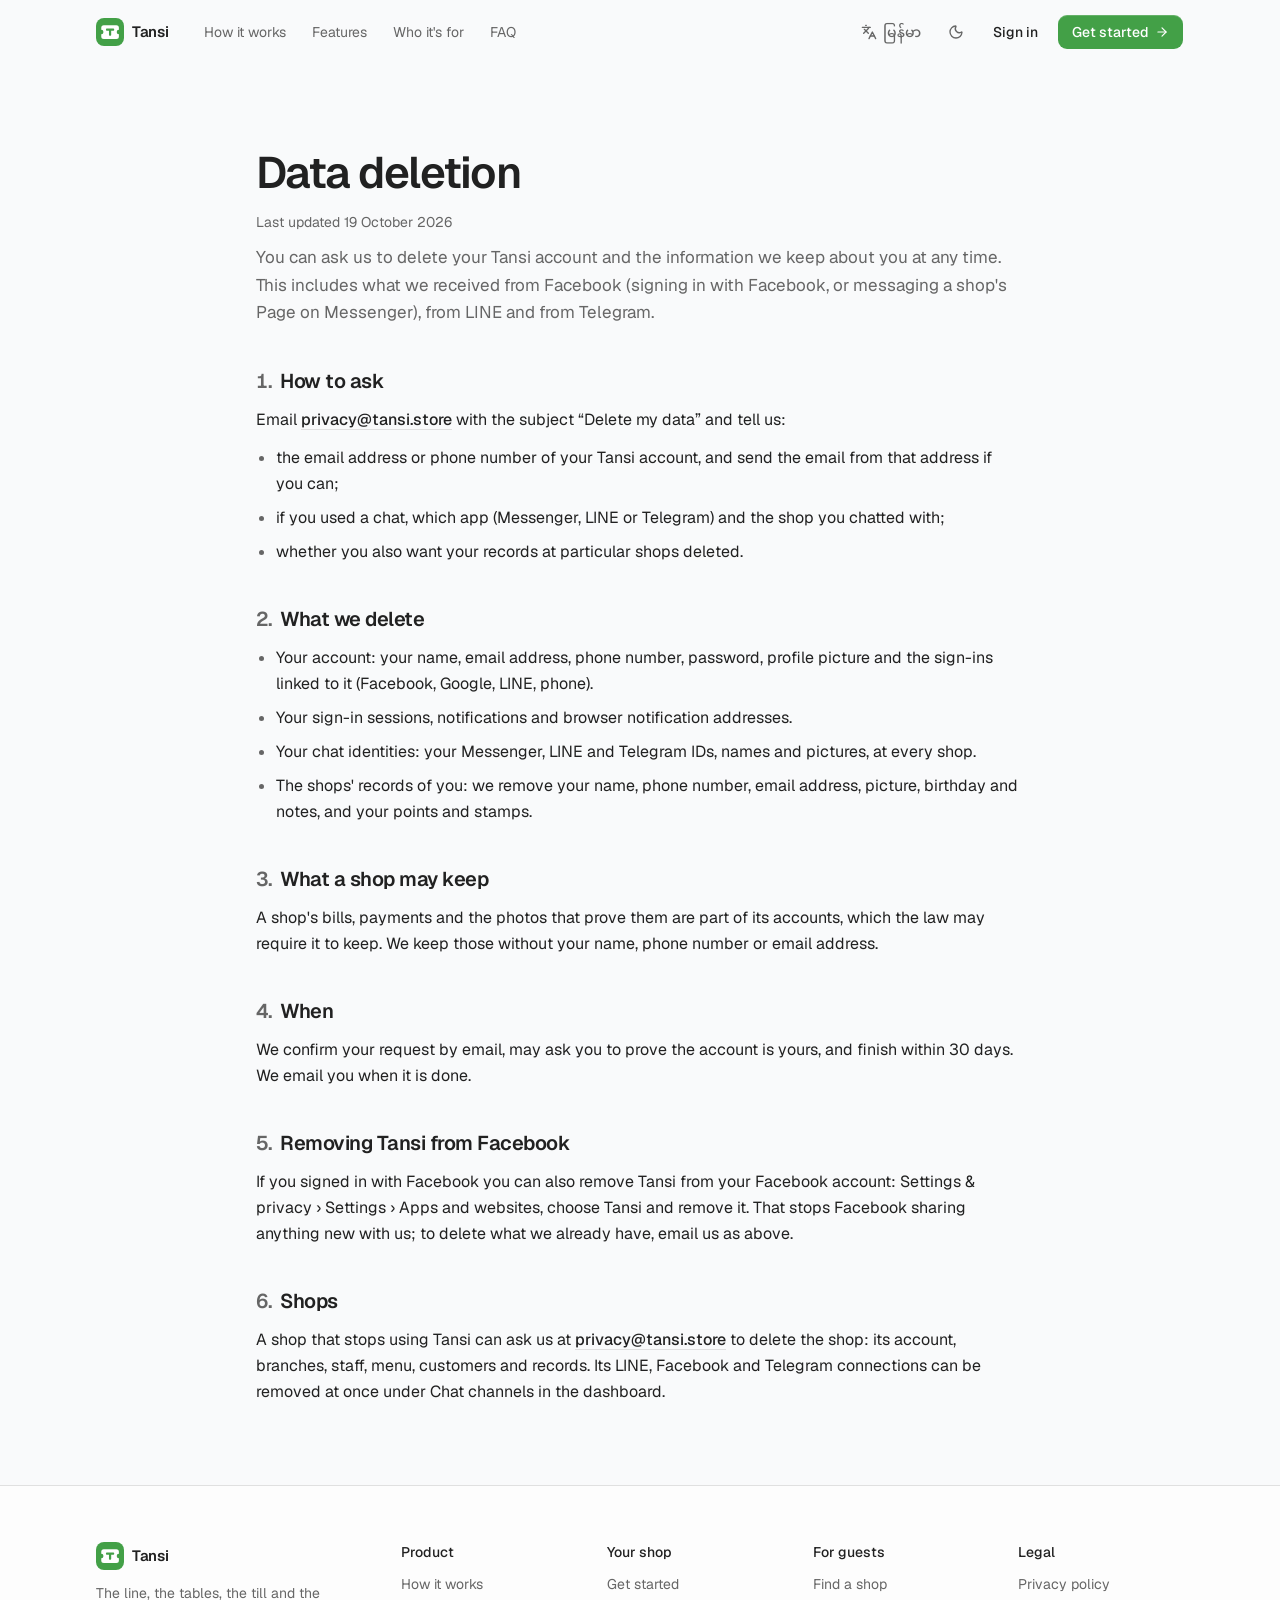
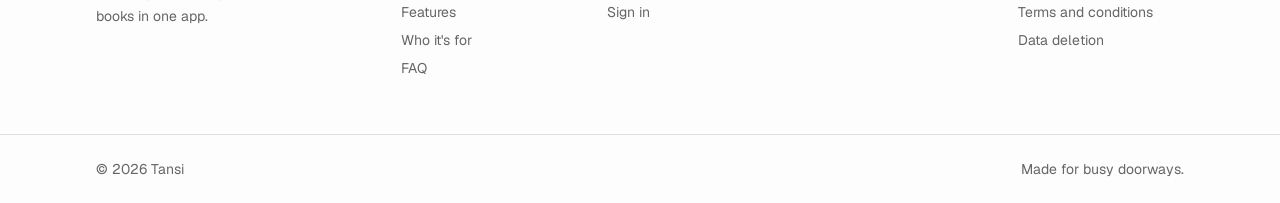
==== commit 9aa663cb: "Deploy 49e581e from release/production Built from the Queue monorepo. This repo holds output only; d" ====
--- a/data-deletion/index.html
+++ b/data-deletion/index.html
@@ -31,10 +31,10 @@
         }
       } catch (e) {}
     </script>
-    <script type="module" crossorigin src="/assets/index-BDz1uRjf.js"></script>
-    <link rel="stylesheet" crossorigin href="/assets/index-Cgw68640.css">
+    <script type="module" crossorigin src="/assets/index-BoCJ6wQr.js"></script>
+    <link rel="stylesheet" crossorigin href="/assets/index-B7bVwHia.css">
   </head>
   <body>
-    <div id="root" data-page="deletion" data-lang="en"><div id="top" class="flex min-h-svh flex-col"><a href="#main" class="sr-only z-50 rounded-md bg-foreground px-3 py-2 text-sm text-background focus:not-sr-only focus:fixed focus:top-3 focus:left-3">Skip to content</a><header class="sticky top-0 z-40 border-b border-transparent pt-[env(safe-area-inset-top)] transition-colors duration-200 data-[scrolled]:border-border data-[scrolled]:bg-background/80 data-[scrolled]:backdrop-blur-md"><div class="mx-auto flex h-16 w-full max-w-6xl items-center gap-6 px-5 sm:px-6 lg:px-8"><a href="/" class="rounded-md outline-none focus-visible:ring-3 focus-visible:ring-ring/50"><span class="flex items-center gap-2 text-[15px] font-semibold tracking-tight"><span data-slot="brand-tile" class="flex size-7 shrink-0 items-center justify-center rounded-md bg-primary text-primary-foreground"><svg data-slot="brand-mark" viewBox="8 8 32 32" fill="currentColor" aria-hidden="true" class="size-[72%]"><path fill-rule="evenodd" d="M14 13h20a4 4 0 0 1 4 4v3.5a3.5 3.5 0 0 0 0 7V31a4 4 0 0 1-4 4H14a4 4 0 0 1-4-4v-3.5a3.5 3.5 0 0 0 0-7V17a4 4 0 0 1 4-4zM18.7 18.5h10.6a1.2 1.2 0 0 1 1.2 1.2v1.1a1.2 1.2 0 0 1-1.2 1.2h-3.55v6.8a1.2 1.2 0 0 1-1.2 1.2h-1.1a1.2 1.2 0 0 1-1.2-1.2V22H18.7a1.2 1.2 0 0 1-1.2-1.2v-1.1a1.2 1.2 0 0 1 1.2-1.2z"></path></svg></span>Tansi</span></a><nav aria-label="Sections" class="hidden items-center gap-0.5 md:flex"><a href="/#how" class="rounded-md px-3 py-2 text-sm text-muted-foreground transition-colors outline-none hover:bg-muted hover:text-foreground focus-visible:ring-3 focus-visible:ring-ring/50">How it works</a><a href="/#features" class="rounded-md px-3 py-2 text-sm text-muted-foreground transition-colors outline-none hover:bg-muted hover:text-foreground focus-visible:ring-3 focus-visible:ring-ring/50">Features</a><a href="/#businesses" class="rounded-md px-3 py-2 text-sm text-muted-foreground transition-colors outline-none hover:bg-muted hover:text-foreground focus-visible:ring-3 focus-visible:ring-ring/50">Who it&#x27;s for</a><a href="/#faq" class="rounded-md px-3 py-2 text-sm text-muted-foreground transition-colors outline-none hover:bg-muted hover:text-foreground focus-visible:ring-3 focus-visible:ring-ring/50">FAQ</a></nav><div class="ml-auto flex items-center gap-1.5"><a href="/my/data-deletion" hrefLang="my" lang="my" aria-label="Language: မြန်မာ" data-slot="button" data-variant="ghost" data-size="default" class="group/button inline-flex shrink-0 items-center justify-center rounded-lg border border-transparent bg-clip-padding font-medium whitespace-nowrap transition-all outline-none select-none focus-visible:border-ring focus-visible:ring-3 focus-visible:ring-ring/50 active:not-aria-[haspopup]:translate-y-px disabled:pointer-events-none disabled:opacity-50 aria-invalid:border-destructive aria-invalid:ring-3 aria-invalid:ring-destructive/20 dark:aria-invalid:border-destructive/50 dark:aria-invalid:ring-destructive/40 [&amp;_svg]:pointer-events-none [&amp;_svg]:shrink-0 [&amp;_svg:not([class*=&#x27;size-&#x27;])]:size-4 hover:bg-muted hover:text-foreground aria-expanded:bg-muted aria-expanded:text-foreground dark:hover:bg-muted/50 has-data-[icon=inline-end]:pr-2 has-data-[icon=inline-start]:pl-2 h-9 gap-1.5 px-2.5 text-sm text-muted-foreground"><svg xmlns="http://www.w3.org/2000/svg" width="24" height="24" viewBox="0 0 24 24" fill="none" stroke="currentColor" stroke-width="2" stroke-linecap="round" stroke-linejoin="round" class="lucide lucide-languages" aria-hidden="true"><path d="m5 8 6 6"></path><path d="m4 14 6-6 2-3"></path><path d="M2 5h12"></path><path d="M7 2h1"></path><path d="m22 22-5-10-5 10"></path><path d="M14 18h6"></path></svg>မြန်မာ</a><button data-slot="button" data-variant="ghost" data-size="icon" class="group/button inline-flex shrink-0 items-center justify-center rounded-lg border border-transparent bg-clip-padding text-sm font-medium whitespace-nowrap transition-all outline-none select-none focus-visible:border-ring focus-visible:ring-3 focus-visible:ring-ring/50 active:not-aria-[haspopup]:translate-y-px disabled:pointer-events-none disabled:opacity-50 aria-invalid:border-destructive aria-invalid:ring-3 aria-invalid:ring-destructive/20 dark:aria-invalid:border-destructive/50 dark:aria-invalid:ring-destructive/40 [&amp;_svg]:pointer-events-none [&amp;_svg]:shrink-0 [&amp;_svg:not([class*=&#x27;size-&#x27;])]:size-4 hover:bg-muted hover:text-foreground aria-expanded:bg-muted aria-expanded:text-foreground dark:hover:bg-muted/50 size-9 text-muted-foreground" aria-pressed="false"><svg xmlns="http://www.w3.org/2000/svg" width="24" height="24" viewBox="0 0 24 24" fill="none" stroke="currentColor" stroke-width="2" stroke-linecap="round" stroke-linejoin="round" class="lucide lucide-moon dark:hidden" aria-hidden="true"><path d="M20.985 12.486a9 9 0 1 1-9.473-9.472c.405-.022.617.46.402.803a6 6 0 0 0 8.268 8.268c.344-.215.825-.004.803.401"></path></svg><svg xmlns="http://www.w3.org/2000/svg" width="24" height="24" viewBox="0 0 24 24" fill="none" stroke="currentColor" stroke-width="2" stroke-linecap="round" stroke-linejoin="round" class="lucide lucide-sun hidden dark:block" aria-hidden="true"><circle cx="12" cy="12" r="4"></circle><path d="M12 2v2"></path><path d="M12 20v2"></path><path d="m4.93 4.93 1.41 1.41"></path><path d="m17.66 17.66 1.41 1.41"></path><path d="M2 12h2"></path><path d="M20 12h2"></path><path d="m6.34 17.66-1.41 1.41"></path><path d="m19.07 4.93-1.41 1.41"></path></svg><span class="sr-only">Dark theme</span></button><a href="https://app.tansi.store/login?next=%2Fdashboard" data-slot="button" data-variant="ghost" data-size="default" class="group/button shrink-0 items-center justify-center rounded-lg border border-transparent bg-clip-padding font-medium whitespace-nowrap transition-all outline-none select-none focus-visible:border-ring focus-visible:ring-3 focus-visible:ring-ring/50 active:not-aria-[haspopup]:translate-y-px disabled:pointer-events-none disabled:opacity-50 aria-invalid:border-destructive aria-invalid:ring-3 aria-invalid:ring-destructive/20 dark:aria-invalid:border-destructive/50 dark:aria-invalid:ring-destructive/40 [&amp;_svg]:pointer-events-none [&amp;_svg]:shrink-0 [&amp;_svg:not([class*=&#x27;size-&#x27;])]:size-4 hover:bg-muted hover:text-foreground aria-expanded:bg-muted aria-expanded:text-foreground dark:hover:bg-muted/50 gap-1.5 has-data-[icon=inline-end]:pr-2 has-data-[icon=inline-start]:pl-2 hidden h-9 px-3 text-sm sm:inline-flex">Sign in</a><a href="https://app.tansi.store/login?next=%2Fdashboard" data-slot="button" data-variant="default" data-size="default" class="group/button shrink-0 items-center justify-center border border-transparent bg-clip-padding font-medium whitespace-nowrap transition-all outline-none select-none focus-visible:border-ring focus-visible:ring-3 focus-visible:ring-ring/50 active:not-aria-[haspopup]:translate-y-px disabled:pointer-events-none disabled:opacity-50 aria-invalid:border-destructive aria-invalid:ring-3 aria-invalid:ring-destructive/20 dark:aria-invalid:border-destructive/50 dark:aria-invalid:ring-destructive/40 [&amp;_svg]:pointer-events-none [&amp;_svg]:shrink-0 [&amp;_svg:not([class*=&#x27;size-&#x27;])]:size-4 bg-primary text-primary-foreground hover:bg-primary/80 has-data-[icon=inline-end]:pr-2 has-data-[icon=inline-start]:pl-2 gap-1.5 shadow-[inset_0_1px_0_rgb(255_255_255/0.18)] h-9 rounded-lg px-3.5 text-sm hidden sm:inline-flex">Get started<svg xmlns="http://www.w3.org/2000/svg" width="24" height="24" viewBox="0 0 24 24" fill="none" stroke="currentColor" stroke-width="2" stroke-linecap="round" stroke-linejoin="round" class="lucide lucide-arrow-right size-3.5" aria-hidden="true"><path d="M5 12h14"></path><path d="m12 5 7 7-7 7"></path></svg></a><button data-slot="sheet-trigger" data-variant="outline" data-size="icon" class="group/button inline-flex shrink-0 items-center justify-center rounded-lg border bg-clip-padding text-sm font-medium whitespace-nowrap transition-all outline-none select-none focus-visible:border-ring focus-visible:ring-3 focus-visible:ring-ring/50 active:not-aria-[haspopup]:translate-y-px disabled:pointer-events-none disabled:opacity-50 aria-invalid:border-destructive aria-invalid:ring-3 aria-invalid:ring-destructive/20 dark:aria-invalid:border-destructive/50 dark:aria-invalid:ring-destructive/40 [&amp;_svg]:pointer-events-none [&amp;_svg]:shrink-0 [&amp;_svg:not([class*=&#x27;size-&#x27;])]:size-4 border-border bg-background hover:bg-muted hover:text-foreground aria-expanded:bg-muted aria-expanded:text-foreground dark:border-input dark:bg-input/30 dark:hover:bg-input/50 size-9 md:hidden" aria-label="Menu" type="button" aria-haspopup="dialog" aria-expanded="false" data-state="closed"><svg xmlns="http://www.w3.org/2000/svg" width="24" height="24" viewBox="0 0 24 24" fill="none" stroke="currentColor" stroke-width="2" stroke-linecap="round" stroke-linejoin="round" class="lucide lucide-menu" aria-hidden="true"><path d="M4 5h16"></path><path d="M4 12h16"></path><path d="M4 19h16"></path></svg></button></div></div></header><main id="main" class="flex-1"><div class="mx-auto w-full max-w-6xl px-5 sm:px-6 lg:px-8 py-14 sm:py-20"><article class="mx-auto flex max-w-3xl flex-col gap-10"><header class="flex flex-col gap-3"><h1 class="text-[clamp(2rem,5vw,2.75rem)] leading-tight font-semibold tracking-[-0.035em] text-balance">Data deletion</h1><p class="text-sm text-muted-foreground">Last updated 19 October 2026</p><p class="text-[17px] leading-relaxed text-pretty text-muted-foreground">You can ask us to delete your Tansi account and the information we keep about you at any time. This includes what we received from Facebook (signing in with Facebook, or messaging a shop&#x27;s Page on Messenger), from LINE and from Telegram.</p></header><section class="flex flex-col gap-3"><h2 class="text-xl font-semibold tracking-tight"><span class="mr-2 text-muted-foreground tabular">1<!-- -->.</span>How to ask</h2><p class="leading-relaxed text-pretty">Email <a href="mailto:privacy@tansi.store" class="font-medium text-foreground underline underline-offset-4 decoration-border hover:decoration-foreground">privacy@tansi.store</a> with the subject “Delete my data” and tell us:</p><ul class="flex list-disc flex-col gap-2 pl-5 leading-relaxed marker:text-muted-foreground"><li class="text-pretty">the email address or phone number of your Tansi account, and send the email from that address if you can;</li><li class="text-pretty">if you used a chat, which app (Messenger, LINE or Telegram) and the shop you chatted with;</li><li class="text-pretty">whether you also want your records at particular shops deleted.</li></ul></section><section class="flex flex-col gap-3"><h2 class="text-xl font-semibold tracking-tight"><span class="mr-2 text-muted-foreground tabular">2<!-- -->.</span>What we delete</h2><ul class="flex list-disc flex-col gap-2 pl-5 leading-relaxed marker:text-muted-foreground"><li class="text-pretty">Your account: your name, email address, phone number, password, profile picture and the sign-ins linked to it (Facebook, Google, LINE, phone).</li><li class="text-pretty">Your sign-in sessions, notifications and browser notification addresses.</li><li class="text-pretty">Your chat identities: your Messenger, LINE and Telegram IDs, names and pictures, at every shop.</li><li class="text-pretty">The shops&#x27; records of you: we remove your name, phone number, email address, picture, birthday and notes, and your points and stamps.</li></ul></section><section class="flex flex-col gap-3"><h2 class="text-xl font-semibold tracking-tight"><span class="mr-2 text-muted-foreground tabular">3<!-- -->.</span>What a shop may keep</h2><p class="leading-relaxed text-pretty">A shop&#x27;s bills, payments and the photos that prove them are part of its accounts, which the law may require it to keep. We keep those without your name, phone number or email address.</p></section><section class="flex flex-col gap-3"><h2 class="text-xl font-semibold tracking-tight"><span class="mr-2 text-muted-foreground tabular">4<!-- -->.</span>When</h2><p class="leading-relaxed text-pretty">We confirm your request by email, may ask you to prove the account is yours, and finish within 30 days. We email you when it is done.</p></section><section class="flex flex-col gap-3"><h2 class="text-xl font-semibold tracking-tight"><span class="mr-2 text-muted-foreground tabular">5<!-- -->.</span>Removing Tansi from Facebook</h2><p class="leading-relaxed text-pretty">If you signed in with Facebook you can also remove Tansi from your Facebook account: Settings &amp; privacy › Settings › Apps and websites, choose Tansi and remove it. That stops Facebook sharing anything new with us; to delete what we already have, email us as above.</p></section><section class="flex flex-col gap-3"><h2 class="text-xl font-semibold tracking-tight"><span class="mr-2 text-muted-foreground tabular">6<!-- -->.</span>Shops</h2><p class="leading-relaxed text-pretty">A shop that stops using Tansi can ask us at <a href="mailto:privacy@tansi.store" class="font-medium text-foreground underline underline-offset-4 decoration-border hover:decoration-foreground">privacy@tansi.store</a> to delete the shop: its account, branches, staff, menu, customers and records. Its LINE, Facebook and Telegram connections can be removed at once under Chat channels in the dashboard.</p></section></article></div></main><footer class="border-t bg-card/60"><div class="mx-auto w-full max-w-6xl px-5 sm:px-6 lg:px-8 grid gap-10 py-14 sm:grid-cols-2 lg:grid-cols-[1.6fr_1fr_1fr_1fr]"><div class="flex flex-col gap-3"><span class="flex items-center gap-2 text-[15px] font-semibold tracking-tight"><span data-slot="brand-tile" class="flex size-7 shrink-0 items-center justify-center rounded-md bg-primary text-primary-foreground"><svg data-slot="brand-mark" viewBox="8 8 32 32" fill="currentColor" aria-hidden="true" class="size-[72%]"><path fill-rule="evenodd" d="M14 13h20a4 4 0 0 1 4 4v3.5a3.5 3.5 0 0 0 0 7V31a4 4 0 0 1-4 4H14a4 4 0 0 1-4-4v-3.5a3.5 3.5 0 0 0 0-7V17a4 4 0 0 1 4-4zM18.7 18.5h10.6a1.2 1.2 0 0 1 1.2 1.2v1.1a1.2 1.2 0 0 1-1.2 1.2h-3.55v6.8a1.2 1.2 0 0 1-1.2 1.2h-1.1a1.2 1.2 0 0 1-1.2-1.2V22H18.7a1.2 1.2 0 0 1-1.2-1.2v-1.1a1.2 1.2 0 0 1 1.2-1.2z"></path></svg></span>Tansi</span><p class="max-w-xs text-sm leading-relaxed text-muted-foreground">The line, the tables, the till and the books in one app.</p></div><div class="flex flex-col gap-3"><h3 class="text-sm font-medium">Product</h3><ul class="flex flex-col gap-2 text-sm"><li><a href="/#how" class="text-muted-foreground transition-colors hover:text-foreground">How it works</a></li><li><a href="/#features" class="text-muted-foreground transition-colors hover:text-foreground">Features</a></li><li><a href="/#businesses" class="text-muted-foreground transition-colors hover:text-foreground">Who it&#x27;s for</a></li><li><a href="/#faq" class="text-muted-foreground transition-colors hover:text-foreground">FAQ</a></li></ul></div><div class="flex flex-col gap-3"><h3 class="text-sm font-medium">Your shop</h3><ul class="flex flex-col gap-2 text-sm"><li><a href="https://app.tansi.store/login?next=%2Fdashboard" class="text-muted-foreground transition-colors hover:text-foreground">Get started</a></li><li><a href="https://app.tansi.store/login?next=%2Fdashboard" class="text-muted-foreground transition-colors hover:text-foreground">Sign in</a></li></ul></div><div class="flex flex-col gap-3"><h3 class="text-sm font-medium">Legal</h3><ul class="flex flex-col gap-2 text-sm"><li><a href="/privacy-policy" class="text-muted-foreground transition-colors hover:text-foreground">Privacy policy</a></li><li><a href="/terms-and-conditions" class="text-muted-foreground transition-colors hover:text-foreground">Terms and conditions</a></li><li><a href="/data-deletion" class="text-muted-foreground transition-colors hover:text-foreground">Data deletion</a></li></ul></div></div><div class="border-t"><div class="mx-auto w-full max-w-6xl px-5 sm:px-6 lg:px-8 flex flex-wrap items-center justify-between gap-2 py-6 text-sm text-muted-foreground"><span>© <!-- -->2026<!-- --> <!-- -->Tansi</span><span>Made for busy doorways.</span></div></div></footer></div></div>
+    <div id="root" data-page="deletion" data-lang="en"><div id="top" class="flex min-h-svh flex-col"><a href="#main" class="sr-only z-50 rounded-md bg-foreground px-3 py-2 text-sm text-background focus:not-sr-only focus:fixed focus:top-3 focus:left-3">Skip to content</a><header class="sticky top-0 z-40 border-b border-transparent pt-[env(safe-area-inset-top)] transition-colors duration-200 data-[scrolled]:border-border data-[scrolled]:bg-background/80 data-[scrolled]:backdrop-blur-md"><div class="mx-auto flex h-16 w-full max-w-6xl items-center gap-6 px-5 sm:px-6 lg:px-8"><a href="/" class="rounded-md outline-none focus-visible:ring-3 focus-visible:ring-ring/50"><span class="flex items-center gap-2 text-[15px] font-semibold tracking-tight"><span data-slot="brand-tile" class="flex size-7 shrink-0 items-center justify-center rounded-md bg-primary text-primary-foreground"><svg data-slot="brand-mark" viewBox="8 8 32 32" fill="currentColor" aria-hidden="true" class="size-[72%]"><path fill-rule="evenodd" d="M14 13h20a4 4 0 0 1 4 4v3.5a3.5 3.5 0 0 0 0 7V31a4 4 0 0 1-4 4H14a4 4 0 0 1-4-4v-3.5a3.5 3.5 0 0 0 0-7V17a4 4 0 0 1 4-4zM18.7 18.5h10.6a1.2 1.2 0 0 1 1.2 1.2v1.1a1.2 1.2 0 0 1-1.2 1.2h-3.55v6.8a1.2 1.2 0 0 1-1.2 1.2h-1.1a1.2 1.2 0 0 1-1.2-1.2V22H18.7a1.2 1.2 0 0 1-1.2-1.2v-1.1a1.2 1.2 0 0 1 1.2-1.2z"></path></svg></span>Tansi</span></a><nav aria-label="Sections" class="hidden items-center gap-0.5 lg:flex"><a href="/#how" class="rounded-md px-3 py-2 text-sm whitespace-nowrap text-muted-foreground transition-colors outline-none hover:bg-muted hover:text-foreground focus-visible:ring-3 focus-visible:ring-ring/50">How it works</a><a href="/#features" class="rounded-md px-3 py-2 text-sm whitespace-nowrap text-muted-foreground transition-colors outline-none hover:bg-muted hover:text-foreground focus-visible:ring-3 focus-visible:ring-ring/50">Features</a><a href="/#businesses" class="rounded-md px-3 py-2 text-sm whitespace-nowrap text-muted-foreground transition-colors outline-none hover:bg-muted hover:text-foreground focus-visible:ring-3 focus-visible:ring-ring/50">Who it&#x27;s for</a><a href="/#faq" class="rounded-md px-3 py-2 text-sm whitespace-nowrap text-muted-foreground transition-colors outline-none hover:bg-muted hover:text-foreground focus-visible:ring-3 focus-visible:ring-ring/50">FAQ</a></nav><div class="ml-auto flex items-center gap-1.5"><a href="/my/data-deletion" hrefLang="my" lang="my" aria-label="Language: မြန်မာ" data-slot="button" data-variant="ghost" data-size="default" class="group/button inline-flex shrink-0 items-center justify-center rounded-lg border border-transparent bg-clip-padding font-medium whitespace-nowrap transition-all outline-none select-none focus-visible:border-ring focus-visible:ring-3 focus-visible:ring-ring/50 active:not-aria-[haspopup]:translate-y-px disabled:pointer-events-none disabled:opacity-50 aria-invalid:border-destructive aria-invalid:ring-3 aria-invalid:ring-destructive/20 dark:aria-invalid:border-destructive/50 dark:aria-invalid:ring-destructive/40 [&amp;_svg]:pointer-events-none [&amp;_svg]:shrink-0 [&amp;_svg:not([class*=&#x27;size-&#x27;])]:size-4 hover:bg-muted hover:text-foreground aria-expanded:bg-muted aria-expanded:text-foreground dark:hover:bg-muted/50 has-data-[icon=inline-end]:pr-2 has-data-[icon=inline-start]:pl-2 h-9 gap-1.5 px-2.5 text-sm text-muted-foreground"><svg xmlns="http://www.w3.org/2000/svg" width="24" height="24" viewBox="0 0 24 24" fill="none" stroke="currentColor" stroke-width="2" stroke-linecap="round" stroke-linejoin="round" class="lucide lucide-languages" aria-hidden="true"><path d="m5 8 6 6"></path><path d="m4 14 6-6 2-3"></path><path d="M2 5h12"></path><path d="M7 2h1"></path><path d="m22 22-5-10-5 10"></path><path d="M14 18h6"></path></svg>မြန်မာ</a><button data-slot="button" data-variant="ghost" data-size="icon" class="group/button inline-flex shrink-0 items-center justify-center rounded-lg border border-transparent bg-clip-padding text-sm font-medium whitespace-nowrap transition-all outline-none select-none focus-visible:border-ring focus-visible:ring-3 focus-visible:ring-ring/50 active:not-aria-[haspopup]:translate-y-px disabled:pointer-events-none disabled:opacity-50 aria-invalid:border-destructive aria-invalid:ring-3 aria-invalid:ring-destructive/20 dark:aria-invalid:border-destructive/50 dark:aria-invalid:ring-destructive/40 [&amp;_svg]:pointer-events-none [&amp;_svg]:shrink-0 [&amp;_svg:not([class*=&#x27;size-&#x27;])]:size-4 hover:bg-muted hover:text-foreground aria-expanded:bg-muted aria-expanded:text-foreground dark:hover:bg-muted/50 size-9 text-muted-foreground" aria-pressed="false"><svg xmlns="http://www.w3.org/2000/svg" width="24" height="24" viewBox="0 0 24 24" fill="none" stroke="currentColor" stroke-width="2" stroke-linecap="round" stroke-linejoin="round" class="lucide lucide-moon dark:hidden" aria-hidden="true"><path d="M20.985 12.486a9 9 0 1 1-9.473-9.472c.405-.022.617.46.402.803a6 6 0 0 0 8.268 8.268c.344-.215.825-.004.803.401"></path></svg><svg xmlns="http://www.w3.org/2000/svg" width="24" height="24" viewBox="0 0 24 24" fill="none" stroke="currentColor" stroke-width="2" stroke-linecap="round" stroke-linejoin="round" class="lucide lucide-sun hidden dark:block" aria-hidden="true"><circle cx="12" cy="12" r="4"></circle><path d="M12 2v2"></path><path d="M12 20v2"></path><path d="m4.93 4.93 1.41 1.41"></path><path d="m17.66 17.66 1.41 1.41"></path><path d="M2 12h2"></path><path d="M20 12h2"></path><path d="m6.34 17.66-1.41 1.41"></path><path d="m19.07 4.93-1.41 1.41"></path></svg><span class="sr-only">Dark theme</span></button><a href="https://app.tansi.store/login?next=%2Fdashboard" data-slot="button" data-variant="ghost" data-size="default" class="group/button shrink-0 items-center justify-center rounded-lg border border-transparent bg-clip-padding font-medium whitespace-nowrap transition-all outline-none select-none focus-visible:border-ring focus-visible:ring-3 focus-visible:ring-ring/50 active:not-aria-[haspopup]:translate-y-px disabled:pointer-events-none disabled:opacity-50 aria-invalid:border-destructive aria-invalid:ring-3 aria-invalid:ring-destructive/20 dark:aria-invalid:border-destructive/50 dark:aria-invalid:ring-destructive/40 [&amp;_svg]:pointer-events-none [&amp;_svg]:shrink-0 [&amp;_svg:not([class*=&#x27;size-&#x27;])]:size-4 hover:bg-muted hover:text-foreground aria-expanded:bg-muted aria-expanded:text-foreground dark:hover:bg-muted/50 gap-1.5 has-data-[icon=inline-end]:pr-2 has-data-[icon=inline-start]:pl-2 hidden h-9 px-3 text-sm sm:inline-flex">Sign in</a><a href="https://app.tansi.store/login?next=%2Fdashboard" data-slot="button" data-variant="default" data-size="default" class="group/button shrink-0 items-center justify-center border border-transparent bg-clip-padding font-medium whitespace-nowrap transition-all outline-none select-none focus-visible:border-ring focus-visible:ring-3 focus-visible:ring-ring/50 active:not-aria-[haspopup]:translate-y-px disabled:pointer-events-none disabled:opacity-50 aria-invalid:border-destructive aria-invalid:ring-3 aria-invalid:ring-destructive/20 dark:aria-invalid:border-destructive/50 dark:aria-invalid:ring-destructive/40 [&amp;_svg]:pointer-events-none [&amp;_svg]:shrink-0 [&amp;_svg:not([class*=&#x27;size-&#x27;])]:size-4 bg-primary text-primary-foreground hover:bg-primary/80 has-data-[icon=inline-end]:pr-2 has-data-[icon=inline-start]:pl-2 gap-1.5 shadow-[inset_0_1px_0_rgb(255_255_255/0.18)] h-9 rounded-lg px-3.5 text-sm hidden sm:inline-flex">Get started<svg xmlns="http://www.w3.org/2000/svg" width="24" height="24" viewBox="0 0 24 24" fill="none" stroke="currentColor" stroke-width="2" stroke-linecap="round" stroke-linejoin="round" class="lucide lucide-arrow-right size-3.5" aria-hidden="true"><path d="M5 12h14"></path><path d="m12 5 7 7-7 7"></path></svg></a><button data-slot="sheet-trigger" data-variant="outline" data-size="icon" class="group/button inline-flex shrink-0 items-center justify-center rounded-lg border bg-clip-padding text-sm font-medium whitespace-nowrap transition-all outline-none select-none focus-visible:border-ring focus-visible:ring-3 focus-visible:ring-ring/50 active:not-aria-[haspopup]:translate-y-px disabled:pointer-events-none disabled:opacity-50 aria-invalid:border-destructive aria-invalid:ring-3 aria-invalid:ring-destructive/20 dark:aria-invalid:border-destructive/50 dark:aria-invalid:ring-destructive/40 [&amp;_svg]:pointer-events-none [&amp;_svg]:shrink-0 [&amp;_svg:not([class*=&#x27;size-&#x27;])]:size-4 border-border bg-background hover:bg-muted hover:text-foreground aria-expanded:bg-muted aria-expanded:text-foreground dark:border-input dark:bg-input/30 dark:hover:bg-input/50 size-9 lg:hidden" aria-label="Menu" type="button" aria-haspopup="dialog" aria-expanded="false" data-state="closed"><svg xmlns="http://www.w3.org/2000/svg" width="24" height="24" viewBox="0 0 24 24" fill="none" stroke="currentColor" stroke-width="2" stroke-linecap="round" stroke-linejoin="round" class="lucide lucide-menu" aria-hidden="true"><path d="M4 5h16"></path><path d="M4 12h16"></path><path d="M4 19h16"></path></svg></button></div></div></header><main id="main" class="flex-1"><div class="mx-auto w-full max-w-6xl px-5 sm:px-6 lg:px-8 py-14 sm:py-20"><article class="mx-auto flex max-w-3xl flex-col gap-10"><header class="flex flex-col gap-3"><h1 class="text-[clamp(2rem,5vw,2.75rem)] leading-tight font-semibold tracking-[-0.035em] text-balance">Data deletion</h1><p class="text-sm text-muted-foreground">Last updated 19 October 2026</p><p class="text-[17px] leading-relaxed text-pretty text-muted-foreground">You can ask us to delete your Tansi account and the information we keep about you at any time. This includes what we received from Facebook (signing in with Facebook, or messaging a shop&#x27;s Page on Messenger), from LINE and from Telegram.</p></header><section class="flex flex-col gap-3"><h2 class="text-xl font-semibold tracking-tight"><span class="mr-2 text-muted-foreground tabular">1<!-- -->.</span>How to ask</h2><p class="leading-relaxed text-pretty">Email <a href="mailto:privacy@tansi.store" class="font-medium text-foreground underline underline-offset-4 decoration-border hover:decoration-foreground">privacy@tansi.store</a> with the subject “Delete my data” and tell us:</p><ul class="flex list-disc flex-col gap-2 pl-5 leading-relaxed marker:text-muted-foreground"><li class="text-pretty">the email address or phone number of your Tansi account, and send the email from that address if you can;</li><li class="text-pretty">if you used a chat, which app (Messenger, LINE or Telegram) and the shop you chatted with;</li><li class="text-pretty">whether you also want your records at particular shops deleted.</li></ul></section><section class="flex flex-col gap-3"><h2 class="text-xl font-semibold tracking-tight"><span class="mr-2 text-muted-foreground tabular">2<!-- -->.</span>What we delete</h2><ul class="flex list-disc flex-col gap-2 pl-5 leading-relaxed marker:text-muted-foreground"><li class="text-pretty">Your account: your name, email address, phone number, password, profile picture and the sign-ins linked to it (Facebook, Google, LINE, phone).</li><li class="text-pretty">Your sign-in sessions, notifications and browser notification addresses.</li><li class="text-pretty">Your chat identities: your Messenger, LINE and Telegram IDs, names and pictures, at every shop.</li><li class="text-pretty">The shops&#x27; records of you: we remove your name, phone number, email address, picture, birthday and notes, and your points and stamps.</li></ul></section><section class="flex flex-col gap-3"><h2 class="text-xl font-semibold tracking-tight"><span class="mr-2 text-muted-foreground tabular">3<!-- -->.</span>What a shop may keep</h2><p class="leading-relaxed text-pretty">A shop&#x27;s bills, payments and the photos that prove them are part of its accounts, which the law may require it to keep. We keep those without your name, phone number or email address.</p></section><section class="flex flex-col gap-3"><h2 class="text-xl font-semibold tracking-tight"><span class="mr-2 text-muted-foreground tabular">4<!-- -->.</span>When</h2><p class="leading-relaxed text-pretty">We confirm your request by email, may ask you to prove the account is yours, and finish within 30 days. We email you when it is done.</p></section><section class="flex flex-col gap-3"><h2 class="text-xl font-semibold tracking-tight"><span class="mr-2 text-muted-foreground tabular">5<!-- -->.</span>Removing Tansi from Facebook</h2><p class="leading-relaxed text-pretty">If you signed in with Facebook you can also remove Tansi from your Facebook account: Settings &amp; privacy › Settings › Apps and websites, choose Tansi and remove it. That stops Facebook sharing anything new with us; to delete what we already have, email us as above.</p></section><section class="flex flex-col gap-3"><h2 class="text-xl font-semibold tracking-tight"><span class="mr-2 text-muted-foreground tabular">6<!-- -->.</span>Shops</h2><p class="leading-relaxed text-pretty">A shop that stops using Tansi can ask us at <a href="mailto:privacy@tansi.store" class="font-medium text-foreground underline underline-offset-4 decoration-border hover:decoration-foreground">privacy@tansi.store</a> to delete the shop: its account, branches, staff, menu, customers and records. Its LINE, Facebook and Telegram connections can be removed at once under Chat channels in the dashboard.</p></section></article></div></main><footer class="border-t bg-card/60"><div class="mx-auto w-full max-w-6xl px-5 sm:px-6 lg:px-8 grid gap-10 py-14 sm:grid-cols-2 md:grid-cols-4 lg:grid-cols-[1.6fr_repeat(4,1fr)]"><div class="flex flex-col gap-3 sm:col-span-2 md:col-span-4 lg:col-span-1"><span class="flex items-center gap-2 text-[15px] font-semibold tracking-tight"><span data-slot="brand-tile" class="flex size-7 shrink-0 items-center justify-center rounded-md bg-primary text-primary-foreground"><svg data-slot="brand-mark" viewBox="8 8 32 32" fill="currentColor" aria-hidden="true" class="size-[72%]"><path fill-rule="evenodd" d="M14 13h20a4 4 0 0 1 4 4v3.5a3.5 3.5 0 0 0 0 7V31a4 4 0 0 1-4 4H14a4 4 0 0 1-4-4v-3.5a3.5 3.5 0 0 0 0-7V17a4 4 0 0 1 4-4zM18.7 18.5h10.6a1.2 1.2 0 0 1 1.2 1.2v1.1a1.2 1.2 0 0 1-1.2 1.2h-3.55v6.8a1.2 1.2 0 0 1-1.2 1.2h-1.1a1.2 1.2 0 0 1-1.2-1.2V22H18.7a1.2 1.2 0 0 1-1.2-1.2v-1.1a1.2 1.2 0 0 1 1.2-1.2z"></path></svg></span>Tansi</span><p class="max-w-xs text-sm leading-relaxed text-muted-foreground">The line, the tables, the till and the books in one app.</p></div><div class="flex flex-col gap-3"><h3 class="text-sm font-medium">Product</h3><ul class="flex flex-col gap-2 text-sm"><li><a href="/#how" class="text-muted-foreground transition-colors hover:text-foreground">How it works</a></li><li><a href="/#features" class="text-muted-foreground transition-colors hover:text-foreground">Features</a></li><li><a href="/#businesses" class="text-muted-foreground transition-colors hover:text-foreground">Who it&#x27;s for</a></li><li><a href="/#faq" class="text-muted-foreground transition-colors hover:text-foreground">FAQ</a></li></ul></div><div class="flex flex-col gap-3"><h3 class="text-sm font-medium">Your shop</h3><ul class="flex flex-col gap-2 text-sm"><li><a href="https://app.tansi.store/login?next=%2Fdashboard" class="text-muted-foreground transition-colors hover:text-foreground">Get started</a></li><li><a href="https://app.tansi.store/login?next=%2Fdashboard" class="text-muted-foreground transition-colors hover:text-foreground">Sign in</a></li></ul></div><div class="flex flex-col gap-3"><h3 class="text-sm font-medium">For guests</h3><ul class="flex flex-col gap-2 text-sm"><li><a href="https://app.tansi.store/" class="text-muted-foreground transition-colors hover:text-foreground">Find a shop</a></li></ul></div><div class="flex flex-col gap-3"><h3 class="text-sm font-medium">Legal</h3><ul class="flex flex-col gap-2 text-sm"><li><a href="/privacy-policy" class="text-muted-foreground transition-colors hover:text-foreground">Privacy policy</a></li><li><a href="/terms-and-conditions" class="text-muted-foreground transition-colors hover:text-foreground">Terms and conditions</a></li><li><a href="/data-deletion" class="text-muted-foreground transition-colors hover:text-foreground">Data deletion</a></li></ul></div></div><div class="border-t"><div class="mx-auto w-full max-w-6xl px-5 sm:px-6 lg:px-8 flex flex-wrap items-center justify-between gap-2 py-6 text-sm text-muted-foreground"><span>© <!-- -->2026<!-- --> <!-- -->Tansi</span><span>Made for busy doorways.</span></div></div></footer></div></div>
   </body>
 </html>
--- a/assets/index-B7bVwHia.css
+++ b/assets/index-B7bVwHia.css
@@ -0,0 +1 @@
+@font-face{font-family:Geist Variable;font-style:normal;font-display:swap;font-weight:100 900;src:url(/assets/geist-cyrillic-ext-wght-normal-DjL33-gN.woff2)format("woff2-variations");unicode-range:U+460-52F,U+1C80-1C8A,U+20B4,U+2DE0-2DFF,U+A640-A69F,U+FE2E-FE2F}@font-face{font-family:Geist Variable;font-style:normal;font-display:swap;font-weight:100 900;src:url(/assets/geist-cyrillic-wght-normal-BEAKL7Jp.woff2)format("woff2-variations");unicode-range:U+301,U+400-45F,U+490-491,U+4B0-4B1,U+2116}@font-face{font-family:Geist Variable;font-style:normal;font-display:swap;font-weight:100 900;src:url(/assets/geist-vietnamese-wght-normal-6IgcOCM7.woff2)format("woff2-variations");unicode-range:U+102-103,U+110-111,U+128-129,U+168-169,U+1A0-1A1,U+1AF-1B0,U+300-301,U+303-304,U+308-309,U+323,U+329,U+1EA0-1EF9,U+20AB}@font-face{font-family:Geist Variable;font-style:normal;font-display:swap;font-weight:100 900;src:url(/assets/geist-latin-ext-wght-normal-DC-KSUi6.woff2)format("woff2-variations");unicode-range:U+100-2BA,U+2BD-2C5,U+2C7-2CC,U+2CE-2D7,U+2DD-2FF,U+304,U+308,U+329,U+1D00-1DBF,U+1E00-1E9F,U+1EF2-1EFF,U+2020,U+20A0-20AB,U+20AD-20C0,U+2113,U+2C60-2C7F,U+A720-A7FF}@font-face{font-family:Geist Variable;font-style:normal;font-display:swap;font-weight:100 900;src:url(/assets/geist-latin-wght-normal-BgDaEnEv.woff2)format("woff2-variations");unicode-range:U+??,U+131,U+152-153,U+2BB-2BC,U+2C6,U+2DA,U+2DC,U+304,U+308,U+329,U+2000-206F,U+20AC,U+2122,U+2191,U+2193,U+2212,U+2215,U+FEFF,U+FFFD}@font-face{font-family:Geist Mono Variable;font-style:normal;font-display:swap;font-weight:100 900;src:url(/assets/geist-mono-cyrillic-ext-wght-normal-X_5orZeX.woff2)format("woff2-variations");unicode-range:U+460-52F,U+1C80-1C8A,U+20B4,U+2DE0-2DFF,U+A640-A69F,U+FE2E-FE2F}@font-face{font-family:Geist Mono Variable;font-style:normal;font-display:swap;font-weight:100 900;src:url(/assets/geist-mono-cyrillic-wght-normal-DiZS0aHC.woff2)format("woff2-variations");unicode-range:U+301,U+400-45F,U+490-491,U+4B0-4B1,U+2116}@font-face{font-family:Geist Mono Variable;font-style:normal;font-display:swap;font-weight:100 900;src:url(/assets/geist-mono-symbols2-wght-normal-CO5SzqOn.woff2)format("woff2-variations");unicode-range:U+2000-2001,U+2004-2008,U+200A,U+23B8-23BD,U+2500-259F}@font-face{font-family:Geist Mono Variable;font-style:normal;font-display:swap;font-weight:100 900;src:url(/assets/geist-mono-vietnamese-wght-normal-DadHysG0.woff2)format("woff2-variations");unicode-range:U+102-103,U+110-111,U+128-129,U+168-169,U+1A0-1A1,U+1AF-1B0,U+300-301,U+303-304,U+308-309,U+323,U+329,U+1EA0-1EF9,U+20AB}@font-face{font-family:Geist Mono Variable;font-style:normal;font-display:swap;font-weight:100 900;src:url(/assets/geist-mono-latin-ext-wght-normal-Bwz-egvJ.woff2)format("woff2-variations");unicode-range:U+100-2BA,U+2BD-2C5,U+2C7-2CC,U+2CE-2D7,U+2DD-2FF,U+304,U+308,U+329,U+1D00-1DBF,U+1E00-1E9F,U+1EF2-1EFF,U+2020,U+20A0-20AB,U+20AD-20C0,U+2113,U+2C60-2C7F,U+A720-A7FF}@font-face{font-family:Geist Mono Variable;font-style:normal;font-display:swap;font-weight:100 900;src:url(/assets/geist-mono-latin-wght-normal-XN7g48iV.woff2)format("woff2-variations");unicode-range:U+??,U+131,U+152-153,U+2BB-2BC,U+2C6,U+2DA,U+2DC,U+304,U+308,U+329,U+2000-206F,U+20AC,U+2122,U+2191,U+2193,U+2212,U+2215,U+FEFF,U+FFFD}@font-face{font-family:Noto Sans Myanmar;font-style:normal;font-display:swap;font-weight:400;src:url(/assets/noto-sans-myanmar-myanmar-400-normal-C_Ri2PLj.woff2)format("woff2"),url(/assets/noto-sans-myanmar-myanmar-400-normal-Di6U4opH.woff)format("woff");unicode-range:U+1000-109F,U+200C-200D,U+25CC,U+A92E,U+A9E0-A9FE,U+AA60-AA7F,U+116D0-116E3}@font-face{font-family:Noto Sans Myanmar;font-style:normal;font-display:swap;font-weight:400;src:url(/assets/noto-sans-myanmar-latin-ext-400-normal-Bh89aKMz.woff2)format("woff2"),url(/assets/noto-sans-myanmar-latin-ext-400-normal-DRGWNQyd.woff)format("woff");unicode-range:U+100-2BA,U+2BD-2C5,U+2C7-2CC,U+2CE-2D7,U+2DD-2FF,U+304,U+308,U+329,U+1D00-1DBF,U+1E00-1E9F,U+1EF2-1EFF,U+2020,U+20A0-20AB,U+20AD-20C0,U+2113,U+2C60-2C7F,U+A720-A7FF}@font-face{font-family:Noto Sans Myanmar;font-style:normal;font-display:swap;font-weight:400;src:url(/assets/noto-sans-myanmar-latin-400-normal-Dt7kQkP-.woff2)format("woff2"),url(/assets/noto-sans-myanmar-latin-400-normal-wRn4g6YM.woff)format("woff");unicode-range:U+??,U+131,U+152-153,U+2BB-2BC,U+2C6,U+2DA,U+2DC,U+304,U+308,U+329,U+2000-206F,U+20AC,U+2122,U+2191,U+2193,U+2212,U+2215,U+FEFF,U+FFFD}@font-face{font-family:Noto Sans Myanmar;font-style:normal;font-display:swap;font-weight:500;src:url(/assets/noto-sans-myanmar-myanmar-500-normal-Cg_TpY_u.woff2)format("woff2"),url(/assets/noto-sans-myanmar-myanmar-500-normal-_5y196_p.woff)format("woff");unicode-range:U+1000-109F,U+200C-200D,U+25CC,U+A92E,U+A9E0-A9FE,U+AA60-AA7F,U+116D0-116E3}@font-face{font-family:Noto Sans Myanmar;font-style:normal;font-display:swap;font-weight:500;src:url(/assets/noto-sans-myanmar-latin-ext-500-normal-B_NdMHYb.woff2)format("woff2"),url(/assets/noto-sans-myanmar-latin-ext-500-normal-Biw8ZUAO.woff)format("woff");unicode-range:U+100-2BA,U+2BD-2C5,U+2C7-2CC,U+2CE-2D7,U+2DD-2FF,U+304,U+308,U+329,U+1D00-1DBF,U+1E00-1E9F,U+1EF2-1EFF,U+2020,U+20A0-20AB,U+20AD-20C0,U+2113,U+2C60-2C7F,U+A720-A7FF}@font-face{font-family:Noto Sans Myanmar;font-style:normal;font-display:swap;font-weight:500;src:url(/assets/noto-sans-myanmar-latin-500-normal-CtEQ9t-X.woff2)format("woff2"),url(/assets/noto-sans-myanmar-latin-500-normal-DnQsXWbc.woff)format("woff");unicode-range:U+??,U+131,U+152-153,U+2BB-2BC,U+2C6,U+2DA,U+2DC,U+304,U+308,U+329,U+2000-206F,U+20AC,U+2122,U+2191,U+2193,U+2212,U+2215,U+FEFF,U+FFFD}@font-face{font-family:Noto Sans Myanmar;font-style:normal;font-display:swap;font-weight:600;src:url(/assets/noto-sans-myanmar-myanmar-600-normal-Cju0GbT9.woff2)format("woff2"),url(/assets/noto-sans-myanmar-myanmar-600-normal-DDwfN3_5.woff)format("woff");unicode-range:U+1000-109F,U+200C-200D,U+25CC,U+A92E,U+A9E0-A9FE,U+AA60-AA7F,U+116D0-116E3}@font-face{font-family:Noto Sans Myanmar;font-style:normal;font-display:swap;font-weight:600;src:url(/assets/noto-sans-myanmar-latin-ext-600-normal-CHsBsS8r.woff2)format("woff2"),url(/assets/noto-sans-myanmar-latin-ext-600-normal-Ul_FWO-3.woff)format("woff");unicode-range:U+100-2BA,U+2BD-2C5,U+2C7-2CC,U+2CE-2D7,U+2DD-2FF,U+304,U+308,U+329,U+1D00-1DBF,U+1E00-1E9F,U+1EF2-1EFF,U+2020,U+20A0-20AB,U+20AD-20C0,U+2113,U+2C60-2C7F,U+A720-A7FF}@font-face{font-family:Noto Sans Myanmar;font-style:normal;font-display:swap;font-weight:600;src:url(/assets/noto-sans-myanmar-latin-600-normal-zzKSSZfK.woff2)format("woff2"),url(/assets/noto-sans-myanmar-latin-600-normal-ZOQIvjx5.woff)format("woff");unicode-range:U+??,U+131,U+152-153,U+2BB-2BC,U+2C6,U+2DA,U+2DC,U+304,U+308,U+329,U+2000-206F,U+20AC,U+2122,U+2191,U+2193,U+2212,U+2215,U+FEFF,U+FFFD}@layer properties{@supports (((-webkit-hyphens:none)) and (not (margin-trim:inline))) or ((-moz-orient:inline) and (not (color:rgb(from red r g b)))){:root,:host{--shimmer-angle:20deg}*,:before,:after,::backdrop{--tw-translate-x:0;--tw-translate-y:0;--tw-translate-z:0;--tw-rotate-x:initial;--tw-rotate-y:initial;--tw-rotate-z:initial;--tw-skew-x:initial;--tw-skew-y:initial;--tw-space-x-reverse:0;--tw-divide-y-reverse:0;--tw-border-style:solid;--tw-gradient-position:initial;--tw-gradient-from:#0000;--tw-gradient-via:#0000;--tw-gradient-to:#0000;--tw-gradient-stops:initial;--tw-gradient-via-stops:initial;--tw-gradient-from-position:0%;--tw-gradient-via-position:50%;--tw-gradient-to-position:100%;--tw-leading:initial;--tw-font-weight:initial;--tw-tracking:initial;--tw-shadow:0 0 #0000;--tw-shadow-color:initial;--tw-shadow-alpha:100%;--tw-inset-shadow:0 0 #0000;--tw-inset-shadow-color:initial;--tw-inset-shadow-alpha:100%;--tw-ring-color:initial;--tw-ring-shadow:0 0 #0000;--tw-inset-ring-color:initial;--tw-inset-ring-shadow:0 0 #0000;--tw-ring-inset:initial;--tw-ring-offset-width:0px;--tw-ring-offset-color:#fff;--tw-ring-offset-shadow:0 0 #0000;--tw-outline-style:solid;--tw-backdrop-blur:initial;--tw-backdrop-brightness:initial;--tw-backdrop-contrast:initial;--tw-backdrop-grayscale:initial;--tw-backdrop-hue-rotate:initial;--tw-backdrop-invert:initial;--tw-backdrop-opacity:initial;--tw-backdrop-saturate:initial;--tw-backdrop-sepia:initial;--tw-duration:initial;--tw-ease:initial;--tw-content:"";--tw-animation-delay:0s;--tw-animation-direction:normal;--tw-animation-duration:initial;--tw-animation-fill-mode:none;--tw-animation-iteration-count:1;--tw-enter-blur:0;--tw-enter-opacity:1;--tw-enter-rotate:0;--tw-enter-scale:1;--tw-enter-translate-x:0;--tw-enter-translate-y:0;--tw-exit-blur:0;--tw-exit-opacity:1;--tw-exit-rotate:0;--tw-exit-scale:1;--tw-exit-translate-x:0;--tw-exit-translate-y:0;--scroll-fade-t:0px;--scroll-fade-b:0px;--scroll-fade-s:0px;--scroll-fade-e:0px;--scroll-fade-mask:initial;--shimmer-image:initial;--shimmer-text-fill:initial}}}@layer theme{:root,:host{--font-sans:var(--font-sans);--font-mono:ui-monospace, SFMono-Regular, Menlo, Monaco, Consolas, "Liberation Mono", "Courier New", monospace;--color-neutral-800:oklch(26.9% 0 none);--color-neutral-900:oklch(20.5% 0 none);--color-black:#000;--color-white:#fff;--spacing:.25rem;--container-xs:20rem;--container-sm:24rem;--container-lg:32rem;--container-xl:36rem;--container-2xl:42rem;--container-3xl:48rem;--container-6xl:72rem;--text-xs:.75rem;--text-xs--line-height:calc(1 / .75);--text-sm:.875rem;--text-sm--line-height:calc(1.25 / .875);--text-base:1rem;--text-base--line-height:calc(1.5 / 1);--text-lg:1.125rem;--text-lg--line-height:calc(1.75 / 1.125);--text-xl:1.25rem;--text-xl--line-height:calc(1.75 / 1.25);--text-2xl:1.5rem;--text-2xl--line-height:calc(2 / 1.5);--text-3xl:1.875rem;--text-3xl--line-height:calc(2.25 / 1.875);--font-weight-normal:400;--font-weight-medium:500;--font-weight-semibold:600;--font-weight-bold:700;--tracking-tight:-.025em;--tracking-wider:.05em;--tracking-widest:.1em;--leading-tight:1.25;--leading-snug:1.375;--leading-relaxed:1.625;--radius-md:calc(var(--radius) * .8);--ease-in-out:cubic-bezier(.4, 0, .2, 1);--blur-xs:4px;--blur-md:12px;--aspect-video:16 / 9;--default-transition-duration:.15s;--default-transition-timing-function:cubic-bezier(.4, 0, .2, 1);--default-font-family:var(--font-sans);--default-mono-font-family:var(--font-mono)}}@layer base{*,:after,:before,::backdrop{box-sizing:border-box;border:0 solid;margin:0;padding:0}::file-selector-button{box-sizing:border-box;border:0 solid;margin:0;padding:0}html,:host{-webkit-text-size-adjust:100%;tab-size:4;line-height:1.5;font-family:var(--default-font-family,-apple-system, BlinkMacSystemFont, "Segoe UI", Roboto, "Helvetica Neue", "Noto Sans", Arial, sans-serif, "Apple Color Emoji", "Segoe UI Emoji", "Segoe UI Symbol", "Noto Color Emoji");font-feature-settings:var(--default-font-feature-settings,normal);font-variation-settings:var(--default-font-variation-settings,normal);-webkit-tap-highlight-color:transparent}hr{height:0;color:inherit;border-top-width:1px}abbr:where([title]){-webkit-text-decoration:underline dotted;text-decoration:underline dotted}h1,h2,h3,h4,h5,h6{font-size:inherit;font-weight:inherit}a{color:inherit;-webkit-text-decoration:inherit;-webkit-text-decoration:inherit;-webkit-text-decoration:inherit;-webkit-text-decoration:inherit;text-decoration:inherit}b,strong{font-weight:bolder}code,kbd,samp,pre{font-family:var(--default-mono-font-family,ui-monospace, SFMono-Regular, Menlo, Monaco, Consolas, "Liberation Mono", "Courier New", monospace);font-feature-settings:var(--default-mono-font-feature-settings,normal);font-variation-settings:var(--default-mono-font-variation-settings,normal);font-size:1em}small{font-size:80%}sub,sup{vertical-align:baseline;font-size:75%;line-height:0;position:relative}sub{bottom:-.25em}sup{top:-.5em}table{text-indent:0;border-color:inherit;border-collapse:collapse}:-moz-focusring:where(:not(iframe)){outline:auto}progress{vertical-align:baseline}summary{display:list-item}ol,ul,menu{list-style:none}img,svg,video,canvas,audio,iframe,embed,object{vertical-align:middle;display:block}img,video{max-width:100%;height:auto}button,input,select,optgroup,textarea{font:inherit;font-feature-settings:inherit;font-variation-settings:inherit;letter-spacing:inherit;color:inherit;opacity:1;background-color:#0000;border-radius:0}::file-selector-button{font:inherit;font-feature-settings:inherit;font-variation-settings:inherit;letter-spacing:inherit;color:inherit;opacity:1;background-color:#0000;border-radius:0}:where(select:is([multiple],[size])) optgroup{font-weight:bolder}:where(select:is([multiple],[size])) optgroup option{padding-inline-start:20px}::file-selector-button{margin-inline-end:4px}::placeholder{opacity:1}@supports (not ((-webkit-appearance:-apple-pay-button))) or (contain-intrinsic-size:1px){::placeholder{color:currentColor}@supports (color:color-mix(in lab, red, red)){::placeholder{color:color-mix(in oklab, currentcolor 50%, transparent)}}}textarea{resize:vertical}::-webkit-search-decoration{-webkit-appearance:none}::-webkit-date-and-time-value{min-height:1lh;text-align:inherit}::-webkit-datetime-edit{display:inline-flex}::-webkit-datetime-edit-fields-wrapper{padding:0}::-webkit-datetime-edit{padding-block:0}::-webkit-datetime-edit-year-field{padding-block:0}::-webkit-datetime-edit-month-field{padding-block:0}::-webkit-datetime-edit-day-field{padding-block:0}::-webkit-datetime-edit-hour-field{padding-block:0}::-webkit-datetime-edit-minute-field{padding-block:0}::-webkit-datetime-edit-second-field{padding-block:0}::-webkit-datetime-edit-millisecond-field{padding-block:0}::-webkit-datetime-edit-meridiem-field{padding-block:0}::-webkit-calendar-picker-indicator{line-height:1}:-moz-ui-invalid{box-shadow:none}button,input:where([type=button],[type=reset],[type=submit]){appearance:button}::file-selector-button{appearance:button}::-webkit-inner-spin-button{height:auto}::-webkit-outer-spin-button{height:auto}[hidden]:where(:not([hidden=until-found])){display:none!important}*{border-color:var(--border);outline-color:var(--ring)}@supports (color:color-mix(in lab, red, red)){*{outline-color:color-mix(in oklab, var(--ring) 50%, transparent)}}body{background-color:var(--background);color:var(--foreground)}:root{--font-sans:var(--font-geist), var(--font-noto-thai), var(--font-noto-myanmar), ui-sans-serif, system-ui, sans-serif}}@layer components{table:has(>tbody>tr>td:last-child [data-row-actions])>tbody>tr>td:last-child:not([colspan]){z-index:1;background-color:var(--card);transition:background-color .15s cubic-bezier(.4,0,.2,1);position:sticky;right:0}table:has(>tbody>tr>td:last-child [data-row-actions])>thead>tr>th:last-child{z-index:1;background-color:var(--card);transition:background-color .15s cubic-bezier(.4,0,.2,1);position:sticky;right:0}table:has(>tbody>tr>td:last-child [data-row-actions])>tbody>tr:is(:hover,:has([aria-expanded=true]))>td:last-child:not([colspan]){background-color:var(--muted)}@supports (color:color-mix(in lab, red, red)){table:has(>tbody>tr>td:last-child [data-row-actions])>tbody>tr:is(:hover,:has([aria-expanded=true]))>td:last-child:not([colspan]){background-color:color-mix(in srgb, var(--muted) 50%, var(--card))}}table:has(>tbody>tr>td:last-child [data-row-actions])>tbody>tr[data-state=selected]>td:last-child:not([colspan]){background-color:var(--muted)}table:has(>tbody>tr>td:last-child [data-row-actions])>tbody>tr>td:last-child:not([colspan]):before{content:"";pointer-events:none;opacity:0;inset-block:0;background:linear-gradient(270deg,oklch(0% 0 0/.08),#0000);width:12px;position:absolute;left:-12px}table:has(>tbody>tr>td:last-child [data-row-actions])>thead>tr>th:last-child:before{content:"";pointer-events:none;opacity:0;inset-block:0;background:linear-gradient(270deg,oklch(0% 0 0/.08),#0000);width:12px;position:absolute;left:-12px}.dark table:has(>tbody>tr>td:last-child [data-row-actions])>tbody>tr>td:last-child:not([colspan]):before{background:linear-gradient(270deg,oklch(0% 0 0/.4),#0000)}.dark table:has(>tbody>tr>td:last-child [data-row-actions])>thead>tr>th:last-child:before{background:linear-gradient(270deg,oklch(0% 0 0/.4),#0000)}@supports (animation-timeline:scroll()){table:has(>tbody>tr>td:last-child [data-row-actions])>tbody>tr>td:last-child:not([colspan]):before{animation:linear both row-actions-float;animation-timeline:scroll(inline)}table:has(>tbody>tr>td:last-child [data-row-actions])>thead>tr>th:last-child:before{animation:linear both row-actions-float;animation-timeline:scroll(inline)}}table[data-pin-first]>:is(thead,tbody,tfoot)>tr>:first-child:not([colspan]){z-index:1;background-color:var(--card);transition:background-color .15s cubic-bezier(.4,0,.2,1);position:sticky;left:0}table[data-pin-first]>tfoot>tr>:first-child:not([colspan]),table[data-pin-first]>tbody>tr:is(:hover,:has([aria-expanded=true]))>td:first-child:not([colspan]){background-color:var(--muted)}@supports (color:color-mix(in lab, red, red)){table[data-pin-first]>tbody>tr:is(:hover,:has([aria-expanded=true]))>td:first-child:not([colspan]){background-color:color-mix(in srgb, var(--muted) 50%, var(--card))}}table[data-pin-first]>tbody>tr[data-state=selected]>td:first-child:not([colspan]){background-color:var(--muted)}table[data-pin-first]>:is(thead,tbody,tfoot)>tr>:first-child:not([colspan]):after{content:"";pointer-events:none;opacity:0;inset-block:0;background:linear-gradient(90deg,oklch(0% 0 0/.08),#0000);width:12px;position:absolute;right:-12px}.dark table[data-pin-first]>:is(thead,tbody,tfoot)>tr>:first-child:not([colspan]):after{background:linear-gradient(90deg,oklch(0% 0 0/.4),#0000)}@supports (animation-timeline:scroll()){table[data-pin-first]>:is(thead,tbody,tfoot)>tr>:first-child:not([colspan]):after{animation:linear both pin-first-float;animation-timeline:scroll(inline)}}}@layer utilities{.\@container,.\[container-type\:inline-size\]{container-type:inline-size}.pointer-events-none{pointer-events:none}.sr-only{clip-path:inset(50%);white-space:nowrap;border-width:0;width:1px;height:1px;margin:-1px;padding:0;position:absolute;overflow:hidden}.absolute{position:absolute}.fixed{position:fixed}.relative{position:relative}.static{position:static}.sticky{position:sticky}.inset-0{inset:0}.inset-x-0{inset-inline:0}.top-0{top:0}.top-3{top:calc(var(--spacing) * 3)}.top-\[15px\]{top:15px}.right-0{right:0}.right-3{right:calc(var(--spacing) * 3)}.bottom-0{bottom:0}.left-1\/2{left:50%}.z-10{z-index:10}.z-40{z-index:40}.z-50{z-index:50}.mx-auto{margin-inline:auto}.-mt-1{margin-top:calc(var(--spacing) * -1)}.-mt-16{margin-top:calc(var(--spacing) * -16)}.mt-0\.5{margin-top:calc(var(--spacing) * .5)}.mt-1{margin-top:var(--spacing)}.mt-12{margin-top:calc(var(--spacing) * 12)}.mt-auto{margin-top:auto}.mr-2{margin-right:calc(var(--spacing) * 2)}.-mb-px{margin-bottom:-1px}.ml-0\.5{margin-left:calc(var(--spacing) * .5)}.ml-auto{margin-left:auto}.block{display:block}.flex{display:flex}.grid{display:grid}.hidden{display:none}.inline{display:inline}.inline-flex{display:inline-flex}.table{display:table}.aspect-\[9\/19\.2\]{aspect-ratio:9/19.2}.aspect-square{aspect-ratio:1}.aspect-video{aspect-ratio:var(--aspect-video)}.size-1\.5{width:calc(var(--spacing) * 1.5);height:calc(var(--spacing) * 1.5)}.size-2{width:calc(var(--spacing) * 2);height:calc(var(--spacing) * 2)}.size-2\.5{width:calc(var(--spacing) * 2.5);height:calc(var(--spacing) * 2.5)}.size-3{width:calc(var(--spacing) * 3);height:calc(var(--spacing) * 3)}.size-3\.5{width:calc(var(--spacing) * 3.5);height:calc(var(--spacing) * 3.5)}.size-4{width:calc(var(--spacing) * 4);height:calc(var(--spacing) * 4)}.size-5{width:calc(var(--spacing) * 5);height:calc(var(--spacing) * 5)}.size-6{width:calc(var(--spacing) * 6);height:calc(var(--spacing) * 6)}.size-7{width:calc(var(--spacing) * 7);height:calc(var(--spacing) * 7)}.size-8{width:calc(var(--spacing) * 8);height:calc(var(--spacing) * 8)}.size-9{width:calc(var(--spacing) * 9);height:calc(var(--spacing) * 9)}.size-10{width:calc(var(--spacing) * 10);height:calc(var(--spacing) * 10)}.size-\[4\.5em\]{width:4.5em;height:4.5em}.size-\[18px\]{width:18px;height:18px}.size-\[72\%\]{width:72%;height:72%}.size-full{width:100%;height:100%}.h-0\.5{height:calc(var(--spacing) * .5)}.h-1{height:var(--spacing)}.h-1\.5{height:calc(var(--spacing) * 1.5)}.h-4{height:calc(var(--spacing) * 4)}.h-5{height:calc(var(--spacing) * 5)}.h-6{height:calc(var(--spacing) * 6)}.h-7{height:calc(var(--spacing) * 7)}.h-8{height:calc(var(--spacing) * 8)}.h-9{height:calc(var(--spacing) * 9)}.h-10{height:calc(var(--spacing) * 10)}.h-11{height:calc(var(--spacing) * 11)}.h-12{height:calc(var(--spacing) * 12)}.h-16{height:calc(var(--spacing) * 16)}.h-\[21px\]{height:21px}.h-full{height:100%}.h-px{height:1px}.min-h-0{min-height:0}.min-h-\[60svh\]{min-height:60svh}.min-h-svh{min-height:100svh}.w-3{width:calc(var(--spacing) * 3)}.w-16{width:calc(var(--spacing) * 16)}.w-40{width:calc(var(--spacing) * 40)}.w-\[13rem\]{width:13rem}.w-\[14\.5rem\]{width:14.5rem}.w-\[15\.5rem\]{width:15.5rem}.w-\[16\.5rem\]{width:16.5rem}.w-\[17rem\]{width:17rem}.w-\[76px\]{width:76px}.w-\[85\%\]{width:85%}.w-\[90\%\]{width:90%}.w-fit{width:fit-content}.w-full{width:100%}.max-w-2xl{max-width:var(--container-2xl)}.max-w-3xl{max-width:var(--container-3xl)}.max-w-6xl{max-width:var(--container-6xl)}.max-w-\[22rem\]{max-width:22rem}.max-w-\[34rem\]{max-width:34rem}.max-w-\[38rem\]{max-width:38rem}.max-w-lg{max-width:var(--container-lg)}.max-w-sm{max-width:var(--container-sm)}.max-w-xl{max-width:var(--container-xl)}.max-w-xs{max-width:var(--container-xs)}.min-w-0{min-width:0}.flex-1{flex:1}.shrink-0{flex-shrink:0}.-translate-x-1\/2{--tw-translate-x:calc(calc(1 / 2 * 100%) * -1);translate:var(--tw-translate-x) var(--tw-translate-y)}.transform{transform:var(--tw-rotate-x,) var(--tw-rotate-y,) var(--tw-rotate-z,) var(--tw-skew-x,) var(--tw-skew-y,)}.animate-in{animation:enter var(--tw-animation-duration,var(--tw-duration,.15s))var(--tw-ease,ease)var(--tw-animation-delay,0s)var(--tw-animation-iteration-count,1)var(--tw-animation-direction,normal)var(--tw-animation-fill-mode,none)}.cursor-pointer{cursor:pointer}.\[scrollbar-width\:none\]{scrollbar-width:none}.list-disc{list-style-type:disc}.list-none{list-style-type:none}.grid-cols-1{grid-template-columns:repeat(1,minmax(0,1fr))}.grid-cols-2{grid-template-columns:repeat(2,minmax(0,1fr))}.grid-cols-3{grid-template-columns:repeat(3,minmax(0,1fr))}.grid-cols-6{grid-template-columns:repeat(6,minmax(0,1fr))}.grid-cols-10{grid-template-columns:repeat(10,minmax(0,1fr))}.grid-cols-\[1fr_1fr_1fr_0\.85fr\]{grid-template-columns:1fr 1fr 1fr .85fr}.grid-cols-\[1fr_auto\]{grid-template-columns:1fr auto}.grid-cols-\[auto_1fr_auto\]{grid-template-columns:auto 1fr auto}.flex-col{flex-direction:column}.flex-wrap{flex-wrap:wrap}.items-baseline{align-items:baseline}.items-center{align-items:center}.items-end{align-items:flex-end}.items-start{align-items:flex-start}.justify-between{justify-content:space-between}.justify-center{justify-content:center}.gap-0{gap:0}.gap-0\.5{gap:calc(var(--spacing) * .5)}.gap-1{gap:var(--spacing)}.gap-1\.5{gap:calc(var(--spacing) * 1.5)}.gap-2{gap:calc(var(--spacing) * 2)}.gap-2\.5{gap:calc(var(--spacing) * 2.5)}.gap-3{gap:calc(var(--spacing) * 3)}.gap-3\.5{gap:calc(var(--spacing) * 3.5)}.gap-4{gap:calc(var(--spacing) * 4)}.gap-5{gap:calc(var(--spacing) * 5)}.gap-6{gap:calc(var(--spacing) * 6)}.gap-7{gap:calc(var(--spacing) * 7)}.gap-8{gap:calc(var(--spacing) * 8)}.gap-10{gap:calc(var(--spacing) * 10)}.gap-14{gap:calc(var(--spacing) * 14)}.gap-16{gap:calc(var(--spacing) * 16)}.gap-\[0\.4em\]{gap:.4em}.gap-\[2\%\]{gap:2%}.gap-\[3\%\]{gap:3%}.gap-\[5\%\]{gap:5%}.gap-\[6\%\]{gap:6%}.gap-x-1\.5{column-gap:calc(var(--spacing) * 1.5)}.gap-x-3{column-gap:calc(var(--spacing) * 3)}.gap-x-6{column-gap:calc(var(--spacing) * 6)}:where(.-space-x-1\.5>:not(:last-child)){--tw-space-x-reverse:0;margin-inline-start:calc(calc(var(--spacing) * -1.5) * var(--tw-space-x-reverse));margin-inline-end:calc(calc(var(--spacing) * -1.5) * calc(1 - var(--tw-space-x-reverse)))}.gap-y-1{row-gap:var(--spacing)}.gap-y-4{row-gap:calc(var(--spacing) * 4)}:where(.divide-y>:not(:last-child)){--tw-divide-y-reverse:0;border-bottom-style:var(--tw-border-style);border-top-style:var(--tw-border-style);border-top-width:calc(1px * var(--tw-divide-y-reverse));border-bottom-width:calc(1px * calc(1 - var(--tw-divide-y-reverse)))}.self-center{align-self:center}.truncate{text-overflow:ellipsis;white-space:nowrap;overflow:hidden}.overflow-hidden{overflow:hidden}.overflow-x-auto{overflow-x:auto}.overflow-x-hidden{overflow-x:hidden}.rounded-2xl{border-radius:calc(var(--radius) * 1.8)}.rounded-3xl{border-radius:calc(var(--radius) * 2.2)}.rounded-4xl{border-radius:calc(var(--radius) * 2.6)}.rounded-\[0\.5em\]{border-radius:.5em}.rounded-\[0\.7em\]{border-radius:.7em}.rounded-\[0\.7rem\]{border-radius:.7rem}.rounded-\[0\.9em\]{border-radius:.9em}.rounded-\[2\.2rem\]{border-radius:2.2rem}.rounded-\[2\.6rem\]{border-radius:2.6rem}.rounded-\[min\(var\(--radius-md\)\,10px\)\]{border-radius:min(var(--radius-md), 10px)}.rounded-\[min\(var\(--radius-md\)\,12px\)\]{border-radius:min(var(--radius-md), 12px)}.rounded-full{border-radius:2147483647px}.rounded-lg{border-radius:var(--radius)}.rounded-md{border-radius:calc(var(--radius) * .8)}.rounded-none{border-radius:0}.rounded-sm{border-radius:calc(var(--radius) * .6)}.rounded-xl{border-radius:calc(var(--radius) * 1.4)}.rounded-br-md{border-bottom-right-radius:calc(var(--radius) * .8)}.rounded-bl-md{border-bottom-left-radius:calc(var(--radius) * .8)}.border{border-style:var(--tw-border-style);border-width:1px}.border-0{border-style:var(--tw-border-style);border-width:0}.border-y{border-block-style:var(--tw-border-style);border-block-width:1px}.border-t{border-top-style:var(--tw-border-style);border-top-width:1px}.border-r{border-right-style:var(--tw-border-style);border-right-width:1px}.border-b{border-bottom-style:var(--tw-border-style);border-bottom-width:1px}.border-b-2{border-bottom-style:var(--tw-border-style);border-bottom-width:2px}.border-dashed{--tw-border-style:dashed;border-style:dashed}.border-\[\#0084FF\]\/40{border-color:oklab(62.3562% -.0529378 -.199366/.4)}.border-border{border-color:var(--border)}.border-foreground{border-color:var(--foreground)}.border-info\/40{border-color:var(--info)}@supports (color:color-mix(in lab, red, red)){.border-info\/40{border-color:color-mix(in oklab, var(--info) 40%, transparent)}}.border-primary,.border-primary\/40{border-color:var(--primary)}@supports (color:color-mix(in lab, red, red)){.border-primary\/40{border-color:color-mix(in oklab, var(--primary) 40%, transparent)}}.border-success\/30{border-color:var(--success)}@supports (color:color-mix(in lab, red, red)){.border-success\/30{border-color:color-mix(in oklab, var(--success) 30%, transparent)}}.border-success\/50{border-color:var(--success)}@supports (color:color-mix(in lab, red, red)){.border-success\/50{border-color:color-mix(in oklab, var(--success) 50%, transparent)}}.border-transparent{border-color:#0000}.border-warning\/30{border-color:var(--warning)}@supports (color:color-mix(in lab, red, red)){.border-warning\/30{border-color:color-mix(in oklab, var(--warning) 30%, transparent)}}.border-warning\/40{border-color:var(--warning)}@supports (color:color-mix(in lab, red, red)){.border-warning\/40{border-color:color-mix(in oklab, var(--warning) 40%, transparent)}}.border-warning\/50{border-color:var(--warning)}@supports (color:color-mix(in lab, red, red)){.border-warning\/50{border-color:color-mix(in oklab, var(--warning) 50%, transparent)}}.bg-\[\#06C755\]{background-color:#06c755}.bg-\[\#0084FF\]{background-color:#0084ff}.bg-\[\#229ED9\]{background-color:#229ed9}.bg-\[\#3390EC\]{background-color:#3390ec}.bg-background{background-color:var(--background)}.bg-black\/10{background-color:#0000001a}@supports (color:color-mix(in lab, red, red)){.bg-black\/10{background-color:color-mix(in oklab, var(--color-black) 10%, transparent)}}.bg-border{background-color:var(--border)}.bg-card,.bg-card\/60{background-color:var(--card)}@supports (color:color-mix(in lab, red, red)){.bg-card\/60{background-color:color-mix(in oklab, var(--card) 60%, transparent)}}.bg-card\/70{background-color:var(--card)}@supports (color:color-mix(in lab, red, red)){.bg-card\/70{background-color:color-mix(in oklab, var(--card) 70%, transparent)}}.bg-card\/80{background-color:var(--card)}@supports (color:color-mix(in lab, red, red)){.bg-card\/80{background-color:color-mix(in oklab, var(--card) 80%, transparent)}}.bg-card\/95{background-color:var(--card)}@supports (color:color-mix(in lab, red, red)){.bg-card\/95{background-color:color-mix(in oklab, var(--card) 95%, transparent)}}.bg-chart-1\/80{background-color:var(--chart-1)}@supports (color:color-mix(in lab, red, red)){.bg-chart-1\/80{background-color:color-mix(in oklab, var(--chart-1) 80%, transparent)}}.bg-current{background-color:currentColor}.bg-destructive\/10{background-color:var(--destructive)}@supports (color:color-mix(in lab, red, red)){.bg-destructive\/10{background-color:color-mix(in oklab, var(--destructive) 10%, transparent)}}.bg-foreground,.bg-foreground\/15{background-color:var(--foreground)}@supports (color:color-mix(in lab, red, red)){.bg-foreground\/15{background-color:color-mix(in oklab, var(--foreground) 15%, transparent)}}.bg-foreground\/40{background-color:var(--foreground)}@supports (color:color-mix(in lab, red, red)){.bg-foreground\/40{background-color:color-mix(in oklab, var(--foreground) 40%, transparent)}}.bg-info{background-color:var(--info)}.bg-muted,.bg-muted\/50{background-color:var(--muted)}@supports (color:color-mix(in lab, red, red)){.bg-muted\/50{background-color:color-mix(in oklab, var(--muted) 50%, transparent)}}.bg-muted\/60{background-color:var(--muted)}@supports (color:color-mix(in lab, red, red)){.bg-muted\/60{background-color:color-mix(in oklab, var(--muted) 60%, transparent)}}.bg-muted\/70{background-color:var(--muted)}@supports (color:color-mix(in lab, red, red)){.bg-muted\/70{background-color:color-mix(in oklab, var(--muted) 70%, transparent)}}.bg-neutral-800{background-color:var(--color-neutral-800)}.bg-neutral-900{background-color:var(--color-neutral-900)}.bg-popover{background-color:var(--popover)}.bg-primary{background-color:var(--primary)}.bg-primary-foreground{background-color:var(--primary-foreground)}.bg-primary\/10{background-color:var(--primary)}@supports (color:color-mix(in lab, red, red)){.bg-primary\/10{background-color:color-mix(in oklab, var(--primary) 10%, transparent)}}.bg-primary\/15{background-color:var(--primary)}@supports (color:color-mix(in lab, red, red)){.bg-primary\/15{background-color:color-mix(in oklab, var(--primary) 15%, transparent)}}.bg-primary\/95{background-color:var(--primary)}@supports (color:color-mix(in lab, red, red)){.bg-primary\/95{background-color:color-mix(in oklab, var(--primary) 95%, transparent)}}.bg-secondary{background-color:var(--secondary)}.bg-success\/10{background-color:var(--success)}@supports (color:color-mix(in lab, red, red)){.bg-success\/10{background-color:color-mix(in oklab, var(--success) 10%, transparent)}}.bg-success\/15{background-color:var(--success)}@supports (color:color-mix(in lab, red, red)){.bg-success\/15{background-color:color-mix(in oklab, var(--success) 15%, transparent)}}.bg-warning\/5{background-color:var(--warning)}@supports (color:color-mix(in lab, red, red)){.bg-warning\/5{background-color:color-mix(in oklab, var(--warning) 5%, transparent)}}.bg-warning\/10{background-color:var(--warning)}@supports (color:color-mix(in lab, red, red)){.bg-warning\/10{background-color:color-mix(in oklab, var(--warning) 10%, transparent)}}.bg-warning\/15{background-color:var(--warning)}@supports (color:color-mix(in lab, red, red)){.bg-warning\/15{background-color:color-mix(in oklab, var(--warning) 15%, transparent)}}.bg-white{background-color:var(--color-white)}.bg-gradient-to-r{--tw-gradient-position:to right in oklab;background-image:linear-gradient(var(--tw-gradient-stops))}.bg-gradient-to-t{--tw-gradient-position:to top in oklab;background-image:linear-gradient(var(--tw-gradient-stops))}.bg-\[radial-gradient\(var\(--border\)_1px\,transparent_1px\)\]{background-image:radial-gradient(var(--border) 1px,transparent 1px)}.from-background{--tw-gradient-from:var(--background);--tw-gradient-stops:var(--tw-gradient-via-stops,var(--tw-gradient-position), var(--tw-gradient-from) var(--tw-gradient-from-position), var(--tw-gradient-to) var(--tw-gradient-to-position))}.from-transparent{--tw-gradient-from:transparent;--tw-gradient-stops:var(--tw-gradient-via-stops,var(--tw-gradient-position), var(--tw-gradient-from) var(--tw-gradient-from-position), var(--tw-gradient-to) var(--tw-gradient-to-position))}.via-border{--tw-gradient-via:var(--border);--tw-gradient-via-stops:var(--tw-gradient-position), var(--tw-gradient-from) var(--tw-gradient-from-position), var(--tw-gradient-via) var(--tw-gradient-via-position), var(--tw-gradient-to) var(--tw-gradient-to-position);--tw-gradient-stops:var(--tw-gradient-via-stops)}.to-transparent{--tw-gradient-to:transparent;--tw-gradient-stops:var(--tw-gradient-via-stops,var(--tw-gradient-position), var(--tw-gradient-from) var(--tw-gradient-from-position), var(--tw-gradient-to) var(--tw-gradient-to-position))}.\[mask-image\:radial-gradient\(ellipse_70\%_60\%_at_50\%_0\%\,black\,transparent\)\]{-webkit-mask-image:radial-gradient(70% 60% at 50% 0,#000,#0000);mask-image:radial-gradient(70% 60% at 50% 0,#000,#0000)}.\[background-size\:22px_22px\]{background-size:22px 22px}.bg-clip-padding{background-clip:padding-box}.p-0{padding:0}.p-1{padding:var(--spacing)}.p-1\.5{padding:calc(var(--spacing) * 1.5)}.p-2{padding:calc(var(--spacing) * 2)}.p-2\.5{padding:calc(var(--spacing) * 2.5)}.p-3{padding:calc(var(--spacing) * 3)}.p-3\.5{padding:calc(var(--spacing) * 3.5)}.p-4{padding:calc(var(--spacing) * 4)}.p-5{padding:calc(var(--spacing) * 5)}.p-6{padding:calc(var(--spacing) * 6)}.p-\[3\.5\%\]{padding:3.5%}.p-\[6\%\]{padding:6%}.p-\[7px\]{padding:7px}.p-\[8\%\]{padding:8%}.px-1{padding-inline:var(--spacing)}.px-1\.5{padding-inline:calc(var(--spacing) * 1.5)}.px-2{padding-inline:calc(var(--spacing) * 2)}.px-2\.5{padding-inline:calc(var(--spacing) * 2.5)}.px-3{padding-inline:calc(var(--spacing) * 3)}.px-3\.5{padding-inline:calc(var(--spacing) * 3.5)}.px-4{padding-inline:calc(var(--spacing) * 4)}.px-5{padding-inline:calc(var(--spacing) * 5)}.px-6{padding-inline:calc(var(--spacing) * 6)}.px-7{padding-inline:calc(var(--spacing) * 7)}.py-0\.5{padding-block:calc(var(--spacing) * .5)}.py-1{padding-block:var(--spacing)}.py-1\.5{padding-block:calc(var(--spacing) * 1.5)}.py-2{padding-block:calc(var(--spacing) * 2)}.py-2\.5{padding-block:calc(var(--spacing) * 2.5)}.py-3{padding-block:calc(var(--spacing) * 3)}.py-3\.5{padding-block:calc(var(--spacing) * 3.5)}.py-4{padding-block:calc(var(--spacing) * 4)}.py-5{padding-block:calc(var(--spacing) * 5)}.py-6{padding-block:calc(var(--spacing) * 6)}.py-14{padding-block:calc(var(--spacing) * 14)}.py-16{padding-block:calc(var(--spacing) * 16)}.py-20{padding-block:calc(var(--spacing) * 20)}.pt-0\.5{padding-top:calc(var(--spacing) * .5)}.pt-1{padding-top:var(--spacing)}.pt-2{padding-top:calc(var(--spacing) * 2)}.pt-2\.5{padding-top:calc(var(--spacing) * 2.5)}.pt-3{padding-top:calc(var(--spacing) * 3)}.pt-4{padding-top:calc(var(--spacing) * 4)}.pt-5{padding-top:calc(var(--spacing) * 5)}.pt-6{padding-top:calc(var(--spacing) * 6)}.pt-10{padding-top:calc(var(--spacing) * 10)}.pt-\[env\(safe-area-inset-top\)\]{padding-top:env(safe-area-inset-top)}.pr-3{padding-right:calc(var(--spacing) * 3)}.pr-10{padding-right:calc(var(--spacing) * 10)}.pb-0\.5{padding-bottom:calc(var(--spacing) * .5)}.pb-2{padding-bottom:calc(var(--spacing) * 2)}.pb-3\.5{padding-bottom:calc(var(--spacing) * 3.5)}.pb-4{padding-bottom:calc(var(--spacing) * 4)}.pb-6{padding-bottom:calc(var(--spacing) * 6)}.pb-20{padding-bottom:calc(var(--spacing) * 20)}.pl-1\.5{padding-left:calc(var(--spacing) * 1.5)}.pl-5{padding-left:calc(var(--spacing) * 5)}.text-center{text-align:center}.text-left{text-align:left}.text-right{text-align:right}.font-heading{font-family:var(--font-sans)}.font-mono{font-family:var(--font-mono)}.font-sans{font-family:var(--font-sans)}.text-2xl{font-size:var(--text-2xl);line-height:var(--tw-leading,var(--text-2xl--line-height))}.text-3xl{font-size:var(--text-3xl);line-height:var(--tw-leading,var(--text-3xl--line-height))}.text-base{font-size:var(--text-base);line-height:var(--tw-leading,var(--text-base--line-height))}.text-lg{font-size:var(--text-lg);line-height:var(--tw-leading,var(--text-lg--line-height))}.text-sm{font-size:var(--text-sm);line-height:var(--tw-leading,var(--text-sm--line-height))}.text-xl{font-size:var(--text-xl);line-height:var(--tw-leading,var(--text-xl--line-height))}.text-xs{font-size:var(--text-xs);line-height:var(--tw-leading,var(--text-xs--line-height))}.text-\[0\.7em\]{font-size:.7em}.text-\[0\.8em\]{font-size:.8em}.text-\[0\.8rem\]{font-size:.8rem}.text-\[0\.9em\]{font-size:.9em}.text-\[0\.85em\]{font-size:.85em}.text-\[1\.6em\]{font-size:1.6em}.text-\[1\.8em\]{font-size:1.8em}.text-\[1\.9em\]{font-size:1.9em}.text-\[1em\]{font-size:1em}.text-\[2\.6em\]{font-size:2.6em}.text-\[2em\]{font-size:2em}.text-\[3\.4rem\]{font-size:3.4rem}.text-\[9\.5px\]{font-size:9.5px}.text-\[9em\]{font-size:9em}.text-\[10\.5px\]{font-size:10.5px}.text-\[10px\]{font-size:10px}.text-\[11px\]{font-size:11px}.text-\[12px\]{font-size:12px}.text-\[13px\]{font-size:13px}.text-\[15px\]{font-size:15px}.text-\[17px\]{font-size:17px}.text-\[clamp\(1\.875rem\,3\.6vw\,2\.75rem\)\]{font-size:clamp(1.875rem,3.6vw,2.75rem)}.text-\[clamp\(1\.875rem\,4vw\,3rem\)\]{font-size:clamp(1.875rem,4vw,3rem)}.text-\[clamp\(2\.5rem\,6\.2vw\,4\.35rem\)\]{font-size:clamp(2.5rem,6.2vw,4.35rem)}.text-\[clamp\(2rem\,5vw\,2\.75rem\)\]{font-size:clamp(2rem,5vw,2.75rem)}.text-\[clamp\(2rem\,5vw\,3rem\)\]{font-size:clamp(2rem,5vw,3rem)}.text-\[clamp\(5px\,1\.6cqw\,13px\)\]{font-size:clamp(5px,1.6cqw,13px)}.leading-\[1\.02\]{--tw-leading:1.02;line-height:1.02}.leading-\[1\.05\]{--tw-leading:1.05;line-height:1.05}.leading-\[1\.08\]{--tw-leading:1.08;line-height:1.08}.leading-none{--tw-leading:1;line-height:1}.leading-relaxed{--tw-leading:var(--leading-relaxed);line-height:var(--leading-relaxed)}.leading-snug{--tw-leading:var(--leading-snug);line-height:var(--leading-snug)}.leading-tight{--tw-leading:var(--leading-tight);line-height:var(--leading-tight)}.font-bold{--tw-font-weight:var(--font-weight-bold);font-weight:var(--font-weight-bold)}.font-medium{--tw-font-weight:var(--font-weight-medium);font-weight:var(--font-weight-medium)}.font-normal{--tw-font-weight:var(--font-weight-normal);font-weight:var(--font-weight-normal)}.font-semibold{--tw-font-weight:var(--font-weight-semibold);font-weight:var(--font-weight-semibold)}.tracking-\[-0\.04em\]{--tw-tracking:-.04em;letter-spacing:-.04em}.tracking-\[-0\.035em\]{--tw-tracking:-.035em;letter-spacing:-.035em}.tracking-\[-0\.045em\]{--tw-tracking:-.045em;letter-spacing:-.045em}.tracking-tight{--tw-tracking:var(--tracking-tight);letter-spacing:var(--tracking-tight)}.tracking-wider{--tw-tracking:var(--tracking-wider);letter-spacing:var(--tracking-wider)}.tracking-widest{--tw-tracking:var(--tracking-widest);letter-spacing:var(--tracking-widest)}.text-balance{text-wrap:balance}.text-pretty{text-wrap:pretty}.text-wrap{text-wrap:wrap}.whitespace-nowrap{white-space:nowrap}.text-\[\#06C755\]{color:#06c755}.text-\[\#0084FF\]{color:#0084ff}.text-\[\#229ED9\]{color:#229ed9}.text-\[\#1877F2\]{color:#1877f2}.text-\[\#3390EC\]{color:#3390ec}.text-background{color:var(--background)}.text-destructive{color:var(--destructive)}.text-foreground{color:var(--foreground)}.text-info{color:var(--info)}.text-muted-foreground{color:var(--muted-foreground)}.text-neutral-900{color:var(--color-neutral-900)}.text-popover-foreground{color:var(--popover-foreground)}.text-primary{color:var(--primary)}.text-primary-foreground,.text-primary-foreground\/80{color:var(--primary-foreground)}@supports (color:color-mix(in lab, red, red)){.text-primary-foreground\/80{color:color-mix(in oklab, var(--primary-foreground) 80%, transparent)}}.text-primary-foreground\/85{color:var(--primary-foreground)}@supports (color:color-mix(in lab, red, red)){.text-primary-foreground\/85{color:color-mix(in oklab, var(--primary-foreground) 85%, transparent)}}.text-secondary-foreground{color:var(--secondary-foreground)}.text-success{color:var(--success)}.text-warning{color:var(--warning)}.text-white{color:var(--color-white)}.uppercase{text-transform:uppercase}.tabular{font-variant-numeric:tabular-nums}.line-through{text-decoration-line:line-through}.underline{text-decoration-line:underline}.decoration-border{-webkit-text-decoration-color:var(--border);-webkit-text-decoration-color:var(--border);-webkit-text-decoration-color:var(--border);text-decoration-color:var(--border)}.decoration-success\/60{-webkit-text-decoration-color:var(--success);-webkit-text-decoration-color:var(--success);-webkit-text-decoration-color:var(--success);text-decoration-color:var(--success)}@supports (color:color-mix(in lab, red, red)){.decoration-success\/60{-webkit-text-decoration-color:color-mix(in oklab, var(--success) 60%, transparent);-webkit-text-decoration-color:color-mix(in oklab, var(--success) 60%, transparent);-webkit-text-decoration-color:color-mix(in oklab, var(--success) 60%, transparent);text-decoration-color:color-mix(in oklab, var(--success) 60%, transparent)}}.underline-offset-4{text-underline-offset:4px}.antialiased{-webkit-font-smoothing:antialiased;-moz-osx-font-smoothing:grayscale}.opacity-60{opacity:.6}.opacity-75{opacity:.75}.opacity-80{opacity:.8}.shadow-\[0_18px_40px_-14px_rgb\(0_0_0\/0\.35\)\]{--tw-shadow:0 18px 40px -14px var(--tw-shadow-color,#00000059);box-shadow:var(--tw-inset-shadow), var(--tw-inset-ring-shadow), var(--tw-ring-offset-shadow), var(--tw-ring-shadow), var(--tw-shadow)}.shadow-\[0_40px_80px_-36px_rgb\(0_0_0\/0\.45\)\]{--tw-shadow:0 40px 80px -36px var(--tw-shadow-color,#00000073);box-shadow:var(--tw-inset-shadow), var(--tw-inset-ring-shadow), var(--tw-ring-offset-shadow), var(--tw-ring-shadow), var(--tw-shadow)}.shadow-\[inset_0_1px_0_rgb\(255_255_255\/0\.18\)\]{--tw-shadow:inset 0 1px 0 var(--tw-shadow-color,#ffffff2e);box-shadow:var(--tw-inset-shadow), var(--tw-inset-ring-shadow), var(--tw-ring-offset-shadow), var(--tw-ring-shadow), var(--tw-shadow)}.shadow-lg{--tw-shadow:0 10px 15px -3px var(--tw-shadow-color,#0000001a), 0 4px 6px -4px var(--tw-shadow-color,#0000001a);box-shadow:var(--tw-inset-shadow), var(--tw-inset-ring-shadow), var(--tw-ring-offset-shadow), var(--tw-ring-shadow), var(--tw-shadow)}.shadow-xs{--tw-shadow:0 1px 2px 0 var(--tw-shadow-color,#0000000d);box-shadow:var(--tw-inset-shadow), var(--tw-inset-ring-shadow), var(--tw-ring-offset-shadow), var(--tw-ring-shadow), var(--tw-shadow)}.ring-0{--tw-ring-shadow:var(--tw-ring-inset,) 0 0 0 calc(0px + var(--tw-ring-offset-width)) var(--tw-ring-color,currentcolor);box-shadow:var(--tw-inset-shadow), var(--tw-inset-ring-shadow), var(--tw-ring-offset-shadow), var(--tw-ring-shadow), var(--tw-shadow)}.ring-1{--tw-ring-shadow:var(--tw-ring-inset,) 0 0 0 calc(1px + var(--tw-ring-offset-width)) var(--tw-ring-color,currentcolor);box-shadow:var(--tw-inset-shadow), var(--tw-inset-ring-shadow), var(--tw-ring-offset-shadow), var(--tw-ring-shadow), var(--tw-shadow)}.ring-2{--tw-ring-shadow:var(--tw-ring-inset,) 0 0 0 calc(2px + var(--tw-ring-offset-width)) var(--tw-ring-color,currentcolor);box-shadow:var(--tw-inset-shadow), var(--tw-inset-ring-shadow), var(--tw-ring-offset-shadow), var(--tw-ring-shadow), var(--tw-shadow)}.ring-black\/10{--tw-ring-color:#0000001a}@supports (color:color-mix(in lab, red, red)){.ring-black\/10{--tw-ring-color:color-mix(in oklab, var(--color-black) 10%, transparent)}}.ring-card{--tw-ring-color:var(--card)}.outline{outline-style:var(--tw-outline-style);outline-width:1px}.backdrop-blur{--tw-backdrop-blur:blur(8px);-webkit-backdrop-filter:var(--tw-backdrop-blur,) var(--tw-backdrop-brightness,) var(--tw-backdrop-contrast,) var(--tw-backdrop-grayscale,) var(--tw-backdrop-hue-rotate,) var(--tw-backdrop-invert,) var(--tw-backdrop-opacity,) var(--tw-backdrop-saturate,) var(--tw-backdrop-sepia,);backdrop-filter:var(--tw-backdrop-blur,) var(--tw-backdrop-brightness,) var(--tw-backdrop-contrast,) var(--tw-backdrop-grayscale,) var(--tw-backdrop-hue-rotate,) var(--tw-backdrop-invert,) var(--tw-backdrop-opacity,) var(--tw-backdrop-saturate,) var(--tw-backdrop-sepia,)}.transition{transition-property:color,background-color,border-color,outline-color,text-decoration-color,fill,stroke,--tw-gradient-from,--tw-gradient-via,--tw-gradient-to,opacity,box-shadow,transform,translate,scale,rotate,filter,-webkit-backdrop-filter,backdrop-filter,display,content-visibility,overlay,pointer-events;transition-timing-function:var(--tw-ease,var(--default-transition-timing-function));transition-duration:var(--tw-duration,var(--default-transition-duration))}.transition-all{transition-property:all;transition-timing-function:var(--tw-ease,var(--default-transition-timing-function));transition-duration:var(--tw-duration,var(--default-transition-duration))}.transition-colors{transition-property:color,background-color,border-color,outline-color,text-decoration-color,fill,stroke,--tw-gradient-from,--tw-gradient-via,--tw-gradient-to;transition-timing-function:var(--tw-ease,var(--default-transition-timing-function));transition-duration:var(--tw-duration,var(--default-transition-duration))}.transition-transform{transition-property:transform,translate,scale,rotate;transition-timing-function:var(--tw-ease,var(--default-transition-timing-function));transition-duration:var(--tw-duration,var(--default-transition-duration))}.duration-100{--tw-duration:.1s;transition-duration:.1s}.duration-200{--tw-duration:.2s;transition-duration:.2s}.duration-500{--tw-duration:.5s;transition-duration:.5s}.duration-700{--tw-duration:.7s;transition-duration:.7s}.ease-in-out{--tw-ease:var(--ease-in-out);transition-timing-function:var(--ease-in-out)}.fade-in-0{--tw-enter-opacity:0}.outline-none{--tw-outline-style:none;outline-style:none}.select-none{-webkit-user-select:none;user-select:none}.paused{animation-play-state:paused}.running{animation-play-state:running}.slide-in-from-bottom-1{--tw-enter-translate-y:calc(1*var(--spacing))}.slide-in-from-bottom-2{--tw-enter-translate-y:calc(2*var(--spacing))}.group-open\:rotate-45:is(:where(.group):is([open],:popover-open,:open) *){rotate:45deg}.group-has-\[\:focus-visible\]\/field-label\:border-transparent:is(:where(.group\/field-label):has(:focus-visible) *){border-color:#0000}.group-has-\[\:focus-visible\]\/field-label\:ring-0:is(:where(.group\/field-label):has(:focus-visible) *){--tw-ring-shadow:var(--tw-ring-inset,) 0 0 0 calc(0px + var(--tw-ring-offset-width)) var(--tw-ring-color,currentcolor);box-shadow:var(--tw-inset-shadow), var(--tw-inset-ring-shadow), var(--tw-ring-offset-shadow), var(--tw-ring-shadow), var(--tw-shadow)}.group-data-\[size\=default\]\/switch\:size-4:is(:where(.group\/switch)[data-size=default] *){width:calc(var(--spacing) * 4);height:calc(var(--spacing) * 4)}.group-data-\[size\=sm\]\/switch\:size-3:is(:where(.group\/switch)[data-size=sm] *){width:calc(var(--spacing) * 3);height:calc(var(--spacing) * 3)}.marker\:text-muted-foreground ::marker{color:var(--muted-foreground)}.marker\:text-muted-foreground::marker{color:var(--muted-foreground)}.marker\:text-muted-foreground ::-webkit-details-marker{color:var(--muted-foreground)}.marker\:text-muted-foreground::-webkit-details-marker{color:var(--muted-foreground)}.after\:absolute:after{content:var(--tw-content);position:absolute}.after\:-inset-x-3:after{content:var(--tw-content);inset-inline:calc(var(--spacing) * -3)}.after\:-inset-y-2:after{content:var(--tw-content);inset-block:calc(var(--spacing) * -2)}.last\:border-0:last-child{border-style:var(--tw-border-style);border-width:0}@media (hover:hover){.hover\:bg-\[color-mix\(in_oklch\,var\(--secondary\)\,var\(--foreground\)_5\%\)\]:hover{background-color:var(--secondary)}@supports (color:color-mix(in lab, red, red)){.hover\:bg-\[color-mix\(in_oklch\,var\(--secondary\)\,var\(--foreground\)_5\%\)\]:hover{background-color:color-mix(in oklch,var(--secondary),var(--foreground) 5%)}}.hover\:bg-destructive\/20:hover{background-color:var(--destructive)}@supports (color:color-mix(in lab, red, red)){.hover\:bg-destructive\/20:hover{background-color:color-mix(in oklab, var(--destructive) 20%, transparent)}}.hover\:bg-muted:hover{background-color:var(--muted)}.hover\:bg-primary\/10:hover{background-color:var(--primary)}@supports (color:color-mix(in lab, red, red)){.hover\:bg-primary\/10:hover{background-color:color-mix(in oklab, var(--primary) 10%, transparent)}}.hover\:bg-primary\/80:hover{background-color:var(--primary)}@supports (color:color-mix(in lab, red, red)){.hover\:bg-primary\/80:hover{background-color:color-mix(in oklab, var(--primary) 80%, transparent)}}.hover\:text-foreground:hover{color:var(--foreground)}.hover\:text-muted-foreground:hover{color:var(--muted-foreground)}.hover\:underline:hover{text-decoration-line:underline}.hover\:decoration-foreground:hover{-webkit-text-decoration-color:var(--foreground);-webkit-text-decoration-color:var(--foreground);-webkit-text-decoration-color:var(--foreground);text-decoration-color:var(--foreground)}}.focus\:not-sr-only:focus{clip-path:none;white-space:normal;width:auto;height:auto;margin:0;padding:0;position:static;overflow:visible}.focus\:fixed:focus{position:fixed}.focus\:top-3:focus{top:calc(var(--spacing) * 3)}.focus\:left-3:focus{left:calc(var(--spacing) * 3)}.focus-visible\:border-destructive\/40:focus-visible{border-color:var(--destructive)}@supports (color:color-mix(in lab, red, red)){.focus-visible\:border-destructive\/40:focus-visible{border-color:color-mix(in oklab, var(--destructive) 40%, transparent)}}.focus-visible\:border-ring:focus-visible{border-color:var(--ring)}.focus-visible\:bg-muted:focus-visible{background-color:var(--muted)}.focus-visible\:underline:focus-visible{text-decoration-line:underline}.focus-visible\:ring-3:focus-visible,.focus-visible\:ring-\[3px\]:focus-visible{--tw-ring-shadow:var(--tw-ring-inset,) 0 0 0 calc(3px + var(--tw-ring-offset-width)) var(--tw-ring-color,currentcolor);box-shadow:var(--tw-inset-shadow), var(--tw-inset-ring-shadow), var(--tw-ring-offset-shadow), var(--tw-ring-shadow), var(--tw-shadow)}.focus-visible\:ring-destructive\/20:focus-visible{--tw-ring-color:var(--destructive)}@supports (color:color-mix(in lab, red, red)){.focus-visible\:ring-destructive\/20:focus-visible{--tw-ring-color:color-mix(in oklab, var(--destructive) 20%, transparent)}}.focus-visible\:ring-ring\/50:focus-visible{--tw-ring-color:var(--ring)}@supports (color:color-mix(in lab, red, red)){.focus-visible\:ring-ring\/50:focus-visible{--tw-ring-color:color-mix(in oklab, var(--ring) 50%, transparent)}}.active\:not-aria-\[haspopup\]\:translate-y-px:active:not([aria-haspopup]){--tw-translate-y:1px;translate:var(--tw-translate-x) var(--tw-translate-y)}.disabled\:pointer-events-none:disabled{pointer-events:none}.disabled\:opacity-50:disabled{opacity:.5}:where([data-slot=button-group]) .in-data-\[slot\=button-group\]\:rounded-lg{border-radius:var(--radius)}.has-data-\[icon\=inline-end\]\:pr-1\.5:has([data-icon=inline-end]){padding-right:calc(var(--spacing) * 1.5)}.has-data-\[icon\=inline-end\]\:pr-2:has([data-icon=inline-end]){padding-right:calc(var(--spacing) * 2)}.has-data-\[icon\=inline-start\]\:pl-1\.5:has([data-icon=inline-start]){padding-left:calc(var(--spacing) * 1.5)}.has-data-\[icon\=inline-start\]\:pl-2:has([data-icon=inline-start]){padding-left:calc(var(--spacing) * 2)}.aria-expanded\:bg-muted[aria-expanded=true]{background-color:var(--muted)}.aria-expanded\:bg-secondary[aria-expanded=true]{background-color:var(--secondary)}.aria-expanded\:text-foreground[aria-expanded=true]{color:var(--foreground)}.aria-expanded\:text-secondary-foreground[aria-expanded=true]{color:var(--secondary-foreground)}.aria-invalid\:border-destructive[aria-invalid=true]{border-color:var(--destructive)}.aria-invalid\:ring-3[aria-invalid=true]{--tw-ring-shadow:var(--tw-ring-inset,) 0 0 0 calc(3px + var(--tw-ring-offset-width)) var(--tw-ring-color,currentcolor);box-shadow:var(--tw-inset-shadow), var(--tw-inset-ring-shadow), var(--tw-ring-offset-shadow), var(--tw-ring-shadow), var(--tw-shadow)}.aria-invalid\:ring-destructive\/20[aria-invalid=true]{--tw-ring-color:var(--destructive)}@supports (color:color-mix(in lab, red, red)){.aria-invalid\:ring-destructive\/20[aria-invalid=true]{--tw-ring-color:color-mix(in oklab, var(--destructive) 20%, transparent)}}.data-\[scrolled\]\:border-border[data-scrolled]{border-color:var(--border)}.data-\[scrolled\]\:bg-background\/80[data-scrolled]{background-color:var(--background)}@supports (color:color-mix(in lab, red, red)){.data-\[scrolled\]\:bg-background\/80[data-scrolled]{background-color:color-mix(in oklab, var(--background) 80%, transparent)}}.data-\[scrolled\]\:backdrop-blur-md[data-scrolled]{--tw-backdrop-blur:blur(var(--blur-md));-webkit-backdrop-filter:var(--tw-backdrop-blur,) var(--tw-backdrop-brightness,) var(--tw-backdrop-contrast,) var(--tw-backdrop-grayscale,) var(--tw-backdrop-hue-rotate,) var(--tw-backdrop-invert,) var(--tw-backdrop-opacity,) var(--tw-backdrop-saturate,) var(--tw-backdrop-sepia,);backdrop-filter:var(--tw-backdrop-blur,) var(--tw-backdrop-brightness,) var(--tw-backdrop-contrast,) var(--tw-backdrop-grayscale,) var(--tw-backdrop-hue-rotate,) var(--tw-backdrop-invert,) var(--tw-backdrop-opacity,) var(--tw-backdrop-saturate,) var(--tw-backdrop-sepia,)}.data-\[side\=bottom\]\:inset-x-0[data-side=bottom]{inset-inline:0}.data-\[side\=bottom\]\:bottom-0[data-side=bottom]{bottom:0}.data-\[side\=bottom\]\:h-auto[data-side=bottom]{height:auto}.data-\[side\=bottom\]\:border-t[data-side=bottom]{border-top-style:var(--tw-border-style);border-top-width:1px}.data-\[side\=left\]\:inset-y-0[data-side=left]{inset-block:0}.data-\[side\=left\]\:left-0[data-side=left]{left:0}.data-\[side\=left\]\:h-full[data-side=left]{height:100%}.data-\[side\=left\]\:w-3\/4[data-side=left]{width:75%}.data-\[side\=left\]\:border-r[data-side=left]{border-right-style:var(--tw-border-style);border-right-width:1px}.data-\[side\=right\]\:inset-y-0[data-side=right]{inset-block:0}.data-\[side\=right\]\:right-0[data-side=right]{right:0}.data-\[side\=right\]\:h-full[data-side=right]{height:100%}.data-\[side\=right\]\:w-3\/4[data-side=right]{width:75%}.data-\[side\=right\]\:border-l[data-side=right]{border-left-style:var(--tw-border-style);border-left-width:1px}.data-\[side\=top\]\:inset-x-0[data-side=top]{inset-inline:0}.data-\[side\=top\]\:top-0[data-side=top]{top:0}.data-\[side\=top\]\:h-auto[data-side=top]{height:auto}.data-\[side\=top\]\:border-b[data-side=top]{border-bottom-style:var(--tw-border-style);border-bottom-width:1px}.data-\[size\=default\]\:h-\[18\.4px\][data-size=default]{height:18.4px}.data-\[size\=default\]\:w-\[32px\][data-size=default]{width:32px}.data-\[size\=sm\]\:h-\[14px\][data-size=sm]{height:14px}.data-\[size\=sm\]\:w-\[24px\][data-size=sm]{width:24px}@supports ((-webkit-backdrop-filter:var(--tw)) or (backdrop-filter:var(--tw))){.supports-backdrop-filter\:backdrop-blur-xs{--tw-backdrop-blur:blur(var(--blur-xs));-webkit-backdrop-filter:var(--tw-backdrop-blur,) var(--tw-backdrop-brightness,) var(--tw-backdrop-contrast,) var(--tw-backdrop-grayscale,) var(--tw-backdrop-hue-rotate,) var(--tw-backdrop-invert,) var(--tw-backdrop-opacity,) var(--tw-backdrop-saturate,) var(--tw-backdrop-sepia,);backdrop-filter:var(--tw-backdrop-blur,) var(--tw-backdrop-brightness,) var(--tw-backdrop-contrast,) var(--tw-backdrop-grayscale,) var(--tw-backdrop-hue-rotate,) var(--tw-backdrop-invert,) var(--tw-backdrop-opacity,) var(--tw-backdrop-saturate,) var(--tw-backdrop-sepia,)}}@media (width>=40rem){.sm\:absolute{position:absolute}.sm\:right-0{right:0}.sm\:bottom-0{bottom:0}.sm\:bottom-10{bottom:calc(var(--spacing) * 10)}.sm\:left-0{left:0}.sm\:col-span-2{grid-column:span 2/span 2}.sm\:mt-0{margin-top:0}.sm\:block{display:block}.sm\:flex{display:flex}.sm\:inline{display:inline}.sm\:inline-flex{display:inline-flex}.sm\:h-\[37rem\]{height:37rem}.sm\:w-\[13\.5rem\]{width:13.5rem}.sm\:w-\[14rem\]{width:14rem}.sm\:w-\[16\.5rem\]{width:16.5rem}.sm\:grid-cols-2{grid-template-columns:repeat(2,minmax(0,1fr))}.sm\:grid-cols-3{grid-template-columns:repeat(3,minmax(0,1fr))}.sm\:grid-cols-\[1\.25fr_1fr\]{grid-template-columns:1.25fr 1fr}.sm\:p-4{padding:calc(var(--spacing) * 4)}.sm\:p-8{padding:calc(var(--spacing) * 8)}.sm\:px-5{padding-inline:calc(var(--spacing) * 5)}.sm\:px-6{padding-inline:calc(var(--spacing) * 6)}.sm\:px-12{padding-inline:calc(var(--spacing) * 12)}.sm\:py-20{padding-block:calc(var(--spacing) * 20)}.sm\:py-24{padding-block:calc(var(--spacing) * 24)}.sm\:pt-14{padding-top:calc(var(--spacing) * 14)}.sm\:text-lg{font-size:var(--text-lg);line-height:var(--tw-leading,var(--text-lg--line-height))}.data-\[side\=left\]\:sm\:max-w-sm[data-side=left],.data-\[side\=right\]\:sm\:max-w-sm[data-side=right]{max-width:var(--container-sm)}}@media (width>=48rem){.md\:order-last{order:9999}.md\:col-span-2{grid-column:span 2/span 2}.md\:col-span-4{grid-column:span 4/span 4}.md\:contents{display:contents}.md\:inline-flex{display:inline-flex}.md\:grid-cols-4{grid-template-columns:repeat(4,minmax(0,1fr))}.md\:grid-cols-\[auto_minmax\(0\,1fr\)\]{grid-template-columns:auto minmax(0,1fr)}.md\:grid-cols-\[minmax\(0\,1fr\)_auto\]{grid-template-columns:minmax(0,1fr) auto}.md\:items-center{align-items:center}.md\:gap-10{gap:calc(var(--spacing) * 10)}}@media (width>=64rem){.lg\:sticky{position:sticky}.lg\:top-28{top:calc(var(--spacing) * 28)}.lg\:-right-4{right:calc(var(--spacing) * -4)}.lg\:-left-6{left:calc(var(--spacing) * -6)}.lg\:col-span-1{grid-column:span 1/span 1}.lg\:row-span-2{grid-row:span 2/span 2}.lg\:mx-0{margin-inline:0}.lg\:flex{display:flex}.lg\:hidden{display:none}.lg\:min-h-\[40rem\]{min-height:40rem}.lg\:max-w-none{max-width:none}.lg\:grid-cols-4{grid-template-columns:repeat(4,minmax(0,1fr))}.lg\:grid-cols-\[1\.6fr_repeat\(4\,1fr\)\]{grid-template-columns:1.6fr repeat(4,1fr)}.lg\:grid-cols-\[minmax\(0\,0\.8fr\)_minmax\(0\,1\.2fr\)\]{grid-template-columns:minmax(0,.8fr) minmax(0,1.2fr)}.lg\:grid-cols-\[minmax\(0\,0\.9fr\)_minmax\(0\,1fr\)\]{grid-template-columns:minmax(0,.9fr) minmax(0,1fr)}.lg\:grid-cols-\[minmax\(0\,0\.85fr\)_minmax\(0\,1\.15fr\)\]{grid-template-columns:minmax(0,.85fr) minmax(0,1.15fr)}.lg\:grid-cols-\[minmax\(0\,1fr\)_minmax\(0\,0\.9fr\)\]{grid-template-columns:minmax(0,1fr) minmax(0,.9fr)}.lg\:grid-cols-\[minmax\(0\,1fr\)_minmax\(0\,1\.1fr\)\]{grid-template-columns:minmax(0,1fr) minmax(0,1.1fr)}.lg\:items-start{align-items:flex-start}.lg\:items-stretch{align-items:stretch}.lg\:gap-10{gap:calc(var(--spacing) * 10)}.lg\:gap-12{gap:calc(var(--spacing) * 12)}.lg\:gap-14{gap:calc(var(--spacing) * 14)}.lg\:gap-16{gap:calc(var(--spacing) * 16)}.lg\:self-start{align-self:flex-start}.lg\:p-12{padding:calc(var(--spacing) * 12)}.lg\:px-8{padding-inline:calc(var(--spacing) * 8)}.lg\:py-28{padding-block:calc(var(--spacing) * 28)}.lg\:pt-20{padding-top:calc(var(--spacing) * 20)}.lg\:pb-28{padding-bottom:calc(var(--spacing) * 28)}}@media (width>=80rem){.xl\:flex{display:flex}.xl\:hidden{display:none}}@container (width>=28rem){.\@\[28rem\]\:flex{display:flex}.\@\[28rem\]\:grid-cols-2{grid-template-columns:repeat(2,minmax(0,1fr))}}.dark\:block:is(.dark *){display:block}.dark\:hidden:is(.dark *){display:none}.dark\:border-input:is(.dark *){border-color:var(--input)}.dark\:bg-card:is(.dark *){background-color:var(--card)}.dark\:bg-destructive\/20:is(.dark *){background-color:var(--destructive)}@supports (color:color-mix(in lab, red, red)){.dark\:bg-destructive\/20:is(.dark *){background-color:color-mix(in oklab, var(--destructive) 20%, transparent)}}.dark\:bg-input\/30:is(.dark *){background-color:var(--input)}@supports (color:color-mix(in lab, red, red)){.dark\:bg-input\/30:is(.dark *){background-color:color-mix(in oklab, var(--input) 30%, transparent)}}.dark\:shadow-\[0_40px_80px_-36px_rgb\(0_0_0\/0\.9\)\]:is(.dark *){--tw-shadow:0 40px 80px -36px var(--tw-shadow-color,#000000e6);box-shadow:var(--tw-inset-shadow), var(--tw-inset-ring-shadow), var(--tw-ring-offset-shadow), var(--tw-ring-shadow), var(--tw-shadow)}.dark\:ring-white\/12:is(.dark *){--tw-ring-color:#ffffff1f}@supports (color:color-mix(in lab, red, red)){.dark\:ring-white\/12:is(.dark *){--tw-ring-color:color-mix(in oklab, var(--color-white) 12%, transparent)}}@media (hover:hover){.dark\:hover\:bg-destructive\/30:is(.dark *):hover{background-color:var(--destructive)}@supports (color:color-mix(in lab, red, red)){.dark\:hover\:bg-destructive\/30:is(.dark *):hover{background-color:color-mix(in oklab, var(--destructive) 30%, transparent)}}.dark\:hover\:bg-input\/50:is(.dark *):hover{background-color:var(--input)}@supports (color:color-mix(in lab, red, red)){.dark\:hover\:bg-input\/50:is(.dark *):hover{background-color:color-mix(in oklab, var(--input) 50%, transparent)}}.dark\:hover\:bg-muted\/50:is(.dark *):hover{background-color:var(--muted)}@supports (color:color-mix(in lab, red, red)){.dark\:hover\:bg-muted\/50:is(.dark *):hover{background-color:color-mix(in oklab, var(--muted) 50%, transparent)}}}.dark\:focus-visible\:ring-destructive\/40:is(.dark *):focus-visible{--tw-ring-color:var(--destructive)}@supports (color:color-mix(in lab, red, red)){.dark\:focus-visible\:ring-destructive\/40:is(.dark *):focus-visible{--tw-ring-color:color-mix(in oklab, var(--destructive) 40%, transparent)}}.dark\:aria-invalid\:border-destructive\/50:is(.dark *)[aria-invalid=true]{border-color:var(--destructive)}@supports (color:color-mix(in lab, red, red)){.dark\:aria-invalid\:border-destructive\/50:is(.dark *)[aria-invalid=true]{border-color:color-mix(in oklab, var(--destructive) 50%, transparent)}}.dark\:aria-invalid\:ring-destructive\/40:is(.dark *)[aria-invalid=true]{--tw-ring-color:var(--destructive)}@supports (color:color-mix(in lab, red, red)){.dark\:aria-invalid\:ring-destructive\/40:is(.dark *)[aria-invalid=true]{--tw-ring-color:color-mix(in oklab, var(--destructive) 40%, transparent)}}.data-open\:animate-in:where([data-state=open]),.data-open\:animate-in:where([data-open]:not([data-open=false])){animation:enter var(--tw-animation-duration,var(--tw-duration,.15s))var(--tw-ease,ease)var(--tw-animation-delay,0s)var(--tw-animation-iteration-count,1)var(--tw-animation-direction,normal)var(--tw-animation-fill-mode,none)}.data-open\:fade-in-0:where([data-state=open]),.data-open\:fade-in-0:where([data-open]:not([data-open=false])){--tw-enter-opacity:0}.data-\[side\=bottom\]\:data-open\:slide-in-from-bottom-10[data-side=bottom]:where([data-state=open]),.data-\[side\=bottom\]\:data-open\:slide-in-from-bottom-10[data-side=bottom]:where([data-open]:not([data-open=false])){--tw-enter-translate-y:calc(.1*100%)}.data-\[side\=left\]\:data-open\:slide-in-from-left-10[data-side=left]:where([data-state=open]),.data-\[side\=left\]\:data-open\:slide-in-from-left-10[data-side=left]:where([data-open]:not([data-open=false])){--tw-enter-translate-x:calc(.1*-100%)}.data-\[side\=right\]\:data-open\:slide-in-from-right-10[data-side=right]:where([data-state=open]),.data-\[side\=right\]\:data-open\:slide-in-from-right-10[data-side=right]:where([data-open]:not([data-open=false])){--tw-enter-translate-x:calc(.1*100%)}.data-\[side\=top\]\:data-open\:slide-in-from-top-10[data-side=top]:where([data-state=open]),.data-\[side\=top\]\:data-open\:slide-in-from-top-10[data-side=top]:where([data-open]:not([data-open=false])){--tw-enter-translate-y:calc(.1*-100%)}.data-closed\:animate-out:where([data-state=closed]),.data-closed\:animate-out:where([data-closed]:not([data-closed=false])){animation:exit var(--tw-animation-duration,var(--tw-duration,.15s))var(--tw-ease,ease)var(--tw-animation-delay,0s)var(--tw-animation-iteration-count,1)var(--tw-animation-direction,normal)var(--tw-animation-fill-mode,none)}.data-closed\:fade-out-0:where([data-state=closed]),.data-closed\:fade-out-0:where([data-closed]:not([data-closed=false])){--tw-exit-opacity:0}.data-\[side\=bottom\]\:data-closed\:slide-out-to-bottom-10[data-side=bottom]:where([data-state=closed]),.data-\[side\=bottom\]\:data-closed\:slide-out-to-bottom-10[data-side=bottom]:where([data-closed]:not([data-closed=false])){--tw-exit-translate-y:calc(.1*100%)}.data-\[side\=left\]\:data-closed\:slide-out-to-left-10[data-side=left]:where([data-state=closed]),.data-\[side\=left\]\:data-closed\:slide-out-to-left-10[data-side=left]:where([data-closed]:not([data-closed=false])){--tw-exit-translate-x:calc(.1*-100%)}.data-\[side\=right\]\:data-closed\:slide-out-to-right-10[data-side=right]:where([data-state=closed]),.data-\[side\=right\]\:data-closed\:slide-out-to-right-10[data-side=right]:where([data-closed]:not([data-closed=false])){--tw-exit-translate-x:calc(.1*100%)}.data-\[side\=top\]\:data-closed\:slide-out-to-top-10[data-side=top]:where([data-state=closed]),.data-\[side\=top\]\:data-closed\:slide-out-to-top-10[data-side=top]:where([data-closed]:not([data-closed=false])){--tw-exit-translate-y:calc(.1*-100%)}.data-checked\:bg-primary:where([data-state=checked]),.data-checked\:bg-primary:where([data-checked]:not([data-checked=false])){background-color:var(--primary)}.group-data-\[size\=default\]\/switch\:data-checked\:translate-x-\[calc\(100\%-2px\)\]:is(:where(.group\/switch)[data-size=default] *):where([data-state=checked]),.group-data-\[size\=default\]\/switch\:data-checked\:translate-x-\[calc\(100\%-2px\)\]:is(:where(.group\/switch)[data-size=default] *):where([data-checked]:not([data-checked=false])),.group-data-\[size\=sm\]\/switch\:data-checked\:translate-x-\[calc\(100\%-2px\)\]:is(:where(.group\/switch)[data-size=sm] *):where([data-state=checked]),.group-data-\[size\=sm\]\/switch\:data-checked\:translate-x-\[calc\(100\%-2px\)\]:is(:where(.group\/switch)[data-size=sm] *):where([data-checked]:not([data-checked=false])){--tw-translate-x:calc(100% - 2px);translate:var(--tw-translate-x) var(--tw-translate-y)}.dark\:data-checked\:bg-primary-foreground:is(.dark *):where([data-state=checked]),.dark\:data-checked\:bg-primary-foreground:is(.dark *):where([data-checked]:not([data-checked=false])){background-color:var(--primary-foreground)}.data-unchecked\:bg-input:where([data-state=unchecked]),.data-unchecked\:bg-input:where([data-unchecked]:not([data-unchecked=false])){background-color:var(--input)}.group-data-\[size\=default\]\/switch\:data-unchecked\:translate-x-0:is(:where(.group\/switch)[data-size=default] *):where([data-state=unchecked]),.group-data-\[size\=default\]\/switch\:data-unchecked\:translate-x-0:is(:where(.group\/switch)[data-size=default] *):where([data-unchecked]:not([data-unchecked=false])),.group-data-\[size\=sm\]\/switch\:data-unchecked\:translate-x-0:is(:where(.group\/switch)[data-size=sm] *):where([data-state=unchecked]),.group-data-\[size\=sm\]\/switch\:data-unchecked\:translate-x-0:is(:where(.group\/switch)[data-size=sm] *):where([data-unchecked]:not([data-unchecked=false])){--tw-translate-x:0px;translate:var(--tw-translate-x) var(--tw-translate-y)}.dark\:data-unchecked\:bg-foreground:is(.dark *):where([data-state=unchecked]),.dark\:data-unchecked\:bg-foreground:is(.dark *):where([data-unchecked]:not([data-unchecked=false])){background-color:var(--foreground)}.dark\:data-unchecked\:bg-input\/80:is(.dark *):where([data-state=unchecked]),.dark\:data-unchecked\:bg-input\/80:is(.dark *):where([data-unchecked]:not([data-unchecked=false])){background-color:var(--input)}@supports (color:color-mix(in lab, red, red)){.dark\:data-unchecked\:bg-input\/80:is(.dark *):where([data-state=unchecked]),.dark\:data-unchecked\:bg-input\/80:is(.dark *):where([data-unchecked]:not([data-unchecked=false])){background-color:color-mix(in oklab, var(--input) 80%, transparent)}}.data-disabled\:cursor-not-allowed:where([data-disabled=true]),.data-disabled\:cursor-not-allowed:where([data-disabled]:not([data-disabled=false])){cursor:not-allowed}.data-disabled\:opacity-50:where([data-disabled=true]),.data-disabled\:opacity-50:where([data-disabled]:not([data-disabled=false])){opacity:.5}.\[\&_\[data-slot\=brand-tile\]\]\:size-6 [data-slot=brand-tile]{width:calc(var(--spacing) * 6);height:calc(var(--spacing) * 6)}.\[\&_svg\]\:pointer-events-none svg{pointer-events:none}.\[\&_svg\]\:shrink-0 svg{flex-shrink:0}.\[\&_svg\:not\(\[class\*\=\'size-\'\]\)\]\:size-3 svg:not([class*=size-]){width:calc(var(--spacing) * 3);height:calc(var(--spacing) * 3)}.\[\&_svg\:not\(\[class\*\=\'size-\'\]\)\]\:size-3\.5 svg:not([class*=size-]){width:calc(var(--spacing) * 3.5);height:calc(var(--spacing) * 3.5)}.\[\&_svg\:not\(\[class\*\=\'size-\'\]\)\]\:size-4 svg:not([class*=size-]){width:calc(var(--spacing) * 4);height:calc(var(--spacing) * 4)}.\[\&\:\:-webkit-details-marker\]\:hidden::-webkit-details-marker{display:none}@media (hover:hover){.\[a\]\:hover\:bg-destructive\/20:is(a):hover{background-color:var(--destructive)}@supports (color:color-mix(in lab, red, red)){.\[a\]\:hover\:bg-destructive\/20:is(a):hover{background-color:color-mix(in oklab, var(--destructive) 20%, transparent)}}.\[a\]\:hover\:bg-muted:is(a):hover{background-color:var(--muted)}.\[a\]\:hover\:bg-primary\/80:is(a):hover{background-color:var(--primary)}@supports (color:color-mix(in lab, red, red)){.\[a\]\:hover\:bg-primary\/80:is(a):hover{background-color:color-mix(in oklab, var(--primary) 80%, transparent)}}.\[a\]\:hover\:bg-secondary\/80:is(a):hover{background-color:var(--secondary)}@supports (color:color-mix(in lab, red, red)){.\[a\]\:hover\:bg-secondary\/80:is(a):hover{background-color:color-mix(in oklab, var(--secondary) 80%, transparent)}}.\[a\]\:hover\:text-muted-foreground:is(a):hover{color:var(--muted-foreground)}}.\[\&\>svg\]\:pointer-events-none>svg{pointer-events:none}.\[\&\>svg\]\:size-3\!>svg{width:calc(var(--spacing) * 3)!important;height:calc(var(--spacing) * 3)!important}}@property --tw-animation-delay{syntax:"*";inherits:false;initial-value:0s}@property --tw-animation-direction{syntax:"*";inherits:false;initial-value:normal}@property --tw-animation-duration{syntax:"*";inherits:false}@property --tw-animation-fill-mode{syntax:"*";inherits:false;initial-value:none}@property --tw-animation-iteration-count{syntax:"*";inherits:false;initial-value:1}@property --tw-enter-blur{syntax:"*";inherits:false;initial-value:0}@property --tw-enter-opacity{syntax:"*";inherits:false;initial-value:1}@property --tw-enter-rotate{syntax:"*";inherits:false;initial-value:0}@property --tw-enter-scale{syntax:"*";inherits:false;initial-value:1}@property --tw-enter-translate-x{syntax:"*";inherits:false;initial-value:0}@property --tw-enter-translate-y{syntax:"*";inherits:false;initial-value:0}@property --tw-exit-blur{syntax:"*";inherits:false;initial-value:0}@property --tw-exit-opacity{syntax:"*";inherits:false;initial-value:1}@property --tw-exit-rotate{syntax:"*";inherits:false;initial-value:0}@property --tw-exit-scale{syntax:"*";inherits:false;initial-value:1}@property --tw-exit-translate-x{syntax:"*";inherits:false;initial-value:0}@property --tw-exit-translate-y{syntax:"*";inherits:false;initial-value:0}@property --scroll-fade-t{syntax:"<length-percentage>";inherits:false;initial-value:0}@property --scroll-fade-b{syntax:"<length-percentage>";inherits:false;initial-value:0}@property --scroll-fade-s{syntax:"<length-percentage>";inherits:false;initial-value:0}@property --scroll-fade-e{syntax:"<length-percentage>";inherits:false;initial-value:0}@property --scroll-fade-mask{syntax:"*";inherits:false}@property --shimmer-angle{syntax:"<angle>";inherits:true;initial-value:20deg}@property --shimmer-image{syntax:"*";inherits:false}@property --shimmer-text-fill{syntax:"*";inherits:false}@media (prefers-reduced-motion:reduce){.shimmer{-webkit-text-fill-color:currentColor;background-image:none;animation:none}}:root{--background:oklch(98.5% .002 247.8);--foreground:oklch(24.8% 0 0);--card:oklch(100% 0 0);--card-foreground:oklch(24.8% 0 0);--popover:oklch(100% 0 0);--popover-foreground:oklch(24.8% 0 0);--primary:oklch(62.9% .154 144.2);--primary-foreground:oklch(100% 0 0);--secondary:oklch(94.9% 0 0);--secondary-foreground:oklch(24.8% 0 0);--muted:oklch(94.9% 0 0);--muted-foreground:oklch(51% 0 0);--accent:oklch(94.9% 0 0);--accent-foreground:oklch(24.8% 0 0);--destructive:oklch(55% .2 26.4);--success:oklch(50% .13 144.2);--success-foreground:oklch(100% 0 0);--warning:oklch(52.5% .12 60);--warning-foreground:oklch(99% .01 75);--info:oklch(51.3% .16 255.7);--info-foreground:oklch(100% 0 0);--border:oklch(90.7% 0 0);--input:oklch(86% 0 0);--ring:oklch(62.9% .154 144.2/.55);--chart-1:oklch(62.9% .154 144.2);--chart-2:oklch(61.8% .167 250.9);--chart-3:oklch(81.8% .171 77.9);--chart-4:oklch(49% .208 318);--chart-5:oklch(56.2% 0 0);--radius:.625rem;--sidebar:oklch(100% 0 0);--sidebar-foreground:oklch(24.8% 0 0);--sidebar-primary:oklch(62.9% .154 144.2);--sidebar-primary-foreground:oklch(100% 0 0);--sidebar-accent:oklch(94.9% 0 0);--sidebar-accent-foreground:oklch(24.8% 0 0);--sidebar-border:oklch(90.7% 0 0);--sidebar-ring:oklch(62.9% .154 144.2/.55)}.dark{--background:oklch(19% 0 0);--foreground:oklch(93% 0 0);--card:oklch(22.5% 0 0);--card-foreground:oklch(93% 0 0);--popover:oklch(24.5% 0 0);--popover-foreground:oklch(93% 0 0);--primary:oklch(71.8% .142 144.9);--primary-foreground:oklch(20% .04 145);--secondary:oklch(27% 0 0);--secondary-foreground:oklch(93% 0 0);--muted:oklch(26% 0 0);--muted-foreground:oklch(71% 0 0);--accent:oklch(28% 0 0);--accent-foreground:oklch(93% 0 0);--destructive:oklch(69% .17 24);--success:oklch(76.6% .118 145.3);--success-foreground:oklch(20% .04 145);--warning:oklch(80% .115 78);--warning-foreground:oklch(24% .04 70);--info:oklch(74.8% .123 244.7);--info-foreground:oklch(20% .035 245);--border:oklch(100% 0 0/.1);--input:oklch(100% 0 0/.15);--ring:oklch(71.8% .142 144.9/.5);--chart-1:oklch(71.8% .142 144.9);--chart-2:oklch(72% .12 245);--chart-3:oklch(82% .15 78);--chart-4:oklch(70% .15 318);--chart-5:oklch(70% 0 0);--sidebar:oklch(22.5% 0 0);--sidebar-foreground:oklch(93% 0 0);--sidebar-primary:oklch(71.8% .142 144.9);--sidebar-primary-foreground:oklch(20% .04 145);--sidebar-accent:oklch(28% 0 0);--sidebar-accent-foreground:oklch(93% 0 0);--sidebar-border:oklch(100% 0 0/.1);--sidebar-ring:oklch(71.8% .142 144.9/.5)}@keyframes row-actions-float{0%,96%{opacity:1}to{opacity:0}}@keyframes pin-first-float{0%{opacity:0}4%,to{opacity:1}}:root{--font-geist:"Geist Variable";--font-mono:"Geist Mono Variable", ui-monospace, SFMono-Regular, Menlo, monospace;--font-noto-thai:"Noto Sans Thai";--font-noto-myanmar:"Noto Sans Myanmar"}:root:lang(my){--text-xs--line-height:1.75;--text-sm--line-height:1.75;--text-base--line-height:1.75;--text-lg--line-height:1.7;--text-xl--line-height:1.65;--text-2xl--line-height:1.6}:lang(my) :is(h1,h2,h3,summary){line-height:1.45}:lang(my) h1{font-size:clamp(2rem,4.8vw,3.25rem)}:lang(my) h2{font-size:clamp(1.6rem,3vw,2.25rem)}:lang(my) :is(h1,h2,h3,summary,.leading-snug,.leading-tight){letter-spacing:normal}:lang(my) :is(.leading-snug,.leading-tight){line-height:1.6}:lang(my) [class*=tracking-]{letter-spacing:normal}html{scroll-behavior:smooth;scroll-padding-top:5rem}@media (prefers-reduced-motion:reduce){html{scroll-behavior:auto}}@keyframes tour-progress{0%{transform:scaleX(0)}to{transform:scaleX(1)}}.tour-progress{transform-origin:0;animation:6.5s linear forwards tour-progress}@media (prefers-reduced-motion:reduce){.tour-progress{animation:none;transform:scaleX(1)}}@keyframes rise-in{0%{opacity:0;transform:translateY(6px)}to{opacity:1;transform:none}}.rise-in{animation:.52s cubic-bezier(.16,1,.3,1) both rise-in}@media (prefers-reduced-motion:reduce){.rise-in{animation:none}}@keyframes called-pulse{0%,to{opacity:1}50%{opacity:.55}}.called-pulse{animation:1.6s ease-in-out infinite called-pulse}@media (prefers-reduced-motion:reduce){.called-pulse{animation:none}}@property --tw-translate-x{syntax:"*";inherits:false;initial-value:0}@property --tw-translate-y{syntax:"*";inherits:false;initial-value:0}@property --tw-translate-z{syntax:"*";inherits:false;initial-value:0}@property --tw-rotate-x{syntax:"*";inherits:false}@property --tw-rotate-y{syntax:"*";inherits:false}@property --tw-rotate-z{syntax:"*";inherits:false}@property --tw-skew-x{syntax:"*";inherits:false}@property --tw-skew-y{syntax:"*";inherits:false}@property --tw-space-x-reverse{syntax:"*";inherits:false;initial-value:0}@property --tw-divide-y-reverse{syntax:"*";inherits:false;initial-value:0}@property --tw-border-style{syntax:"*";inherits:false;initial-value:solid}@property --tw-gradient-position{syntax:"*";inherits:false}@property --tw-gradient-from{syntax:"<color>";inherits:false;initial-value:#0000}@property --tw-gradient-via{syntax:"<color>";inherits:false;initial-value:#0000}@property --tw-gradient-to{syntax:"<color>";inherits:false;initial-value:#0000}@property --tw-gradient-stops{syntax:"*";inherits:false}@property --tw-gradient-via-stops{syntax:"*";inherits:false}@property --tw-gradient-from-position{syntax:"<length-percentage>";inherits:false;initial-value:0%}@property --tw-gradient-via-position{syntax:"<length-percentage>";inherits:false;initial-value:50%}@property --tw-gradient-to-position{syntax:"<length-percentage>";inherits:false;initial-value:100%}@property --tw-leading{syntax:"*";inherits:false}@property --tw-font-weight{syntax:"*";inherits:false}@property --tw-tracking{syntax:"*";inherits:false}@property --tw-shadow{syntax:"*";inherits:false;initial-value:0 0 #0000}@property --tw-shadow-color{syntax:"*";inherits:false}@property --tw-shadow-alpha{syntax:"<percentage>";inherits:false;initial-value:100%}@property --tw-inset-shadow{syntax:"*";inherits:false;initial-value:0 0 #0000}@property --tw-inset-shadow-color{syntax:"*";inherits:false}@property --tw-inset-shadow-alpha{syntax:"<percentage>";inherits:false;initial-value:100%}@property --tw-ring-color{syntax:"*";inherits:false}@property --tw-ring-shadow{syntax:"*";inherits:false;initial-value:0 0 #0000}@property --tw-inset-ring-color{syntax:"*";inherits:false}@property --tw-inset-ring-shadow{syntax:"*";inherits:false;initial-value:0 0 #0000}@property --tw-ring-inset{syntax:"*";inherits:false}@property --tw-ring-offset-width{syntax:"<length>";inherits:false;initial-value:0}@property --tw-ring-offset-color{syntax:"*";inherits:false;initial-value:#fff}@property --tw-ring-offset-shadow{syntax:"*";inherits:false;initial-value:0 0 #0000}@property --tw-outline-style{syntax:"*";inherits:false;initial-value:solid}@property --tw-backdrop-blur{syntax:"*";inherits:false}@property --tw-backdrop-brightness{syntax:"*";inherits:false}@property --tw-backdrop-contrast{syntax:"*";inherits:false}@property --tw-backdrop-grayscale{syntax:"*";inherits:false}@property --tw-backdrop-hue-rotate{syntax:"*";inherits:false}@property --tw-backdrop-invert{syntax:"*";inherits:false}@property --tw-backdrop-opacity{syntax:"*";inherits:false}@property --tw-backdrop-saturate{syntax:"*";inherits:false}@property --tw-backdrop-sepia{syntax:"*";inherits:false}@property --tw-duration{syntax:"*";inherits:false}@property --tw-ease{syntax:"*";inherits:false}@property --tw-content{syntax:"*";inherits:false;initial-value:""}@keyframes enter{0%{opacity:var(--tw-enter-opacity,1);transform:translate3d(var(--tw-enter-translate-x,0),var(--tw-enter-translate-y,0),0)scale3d(var(--tw-enter-scale,1),var(--tw-enter-scale,1),var(--tw-enter-scale,1))rotate(var(--tw-enter-rotate,0));filter:blur(var(--tw-enter-blur,0))}}@keyframes exit{to{opacity:var(--tw-exit-opacity,1);transform:translate3d(var(--tw-exit-translate-x,0),var(--tw-exit-translate-y,0),0)scale3d(var(--tw-exit-scale,1),var(--tw-exit-scale,1),var(--tw-exit-scale,1))rotate(var(--tw-exit-rotate,0));filter:blur(var(--tw-exit-blur,0))}}
